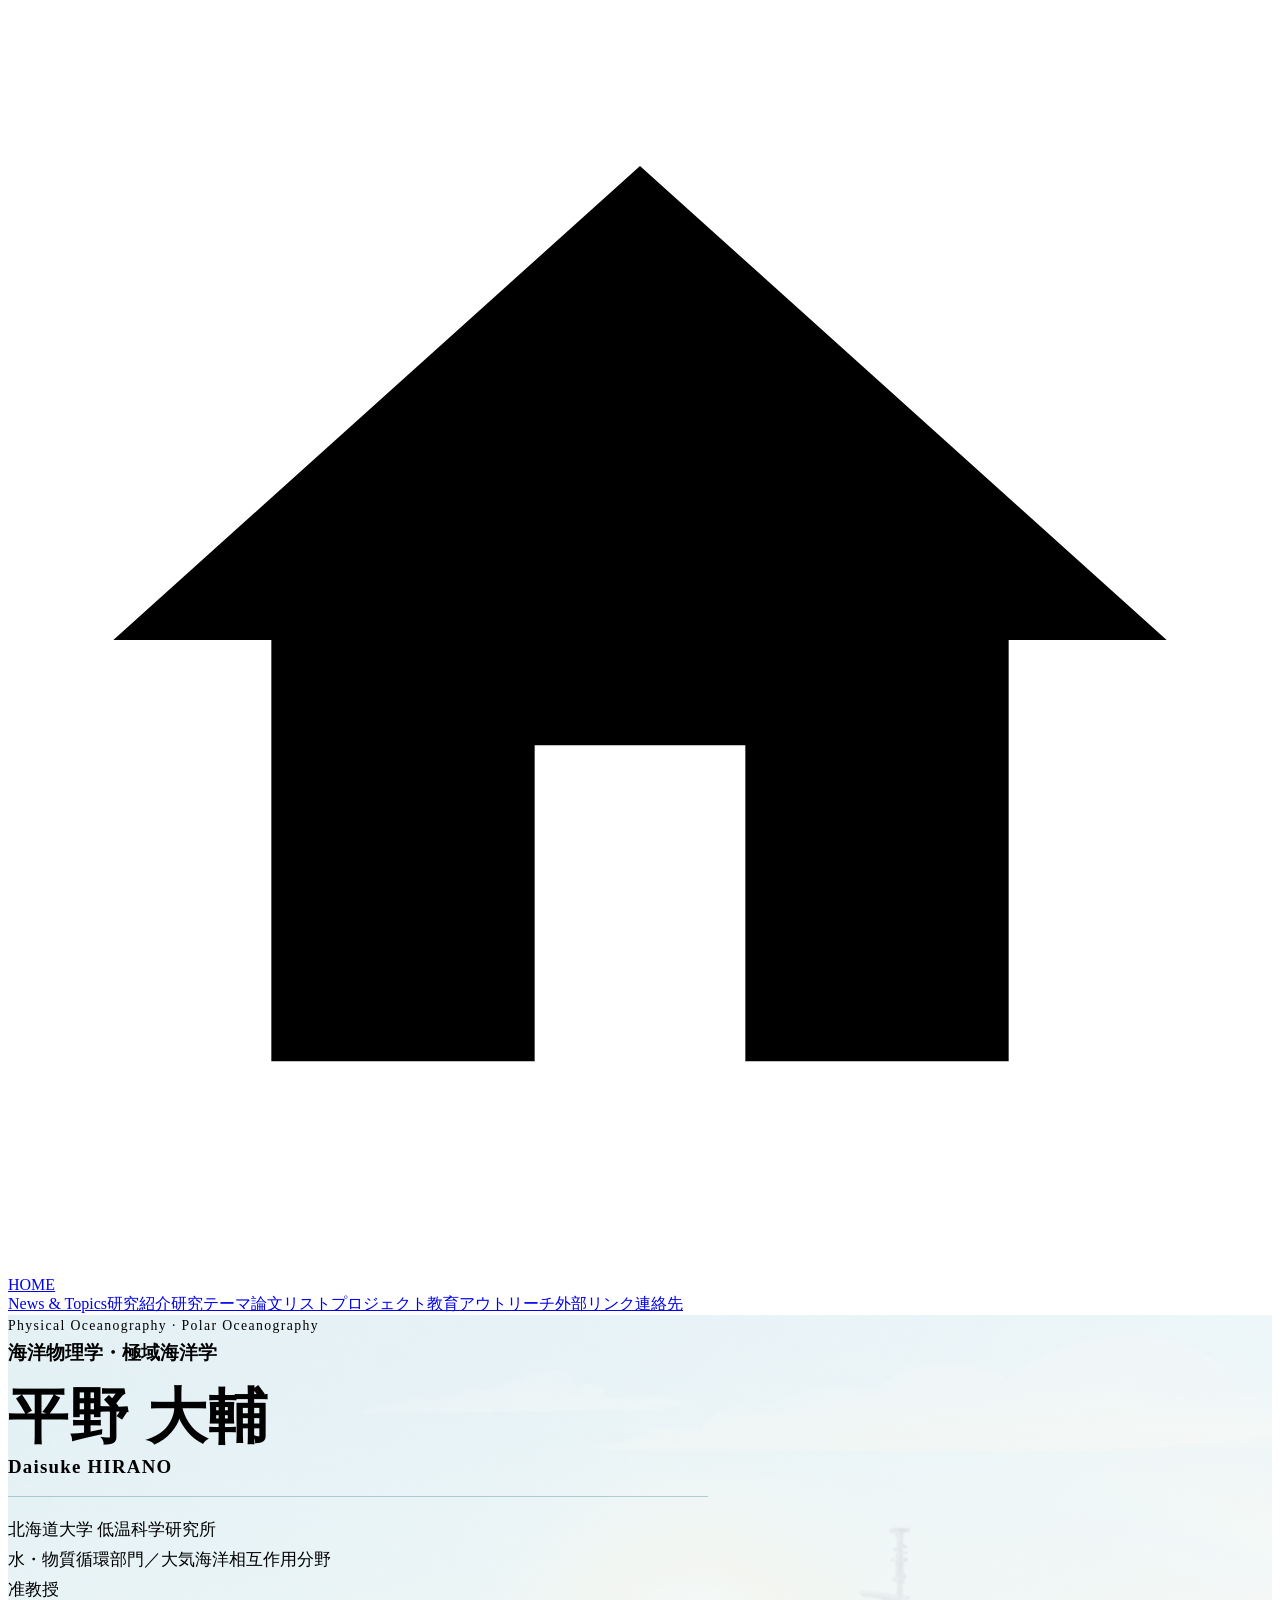
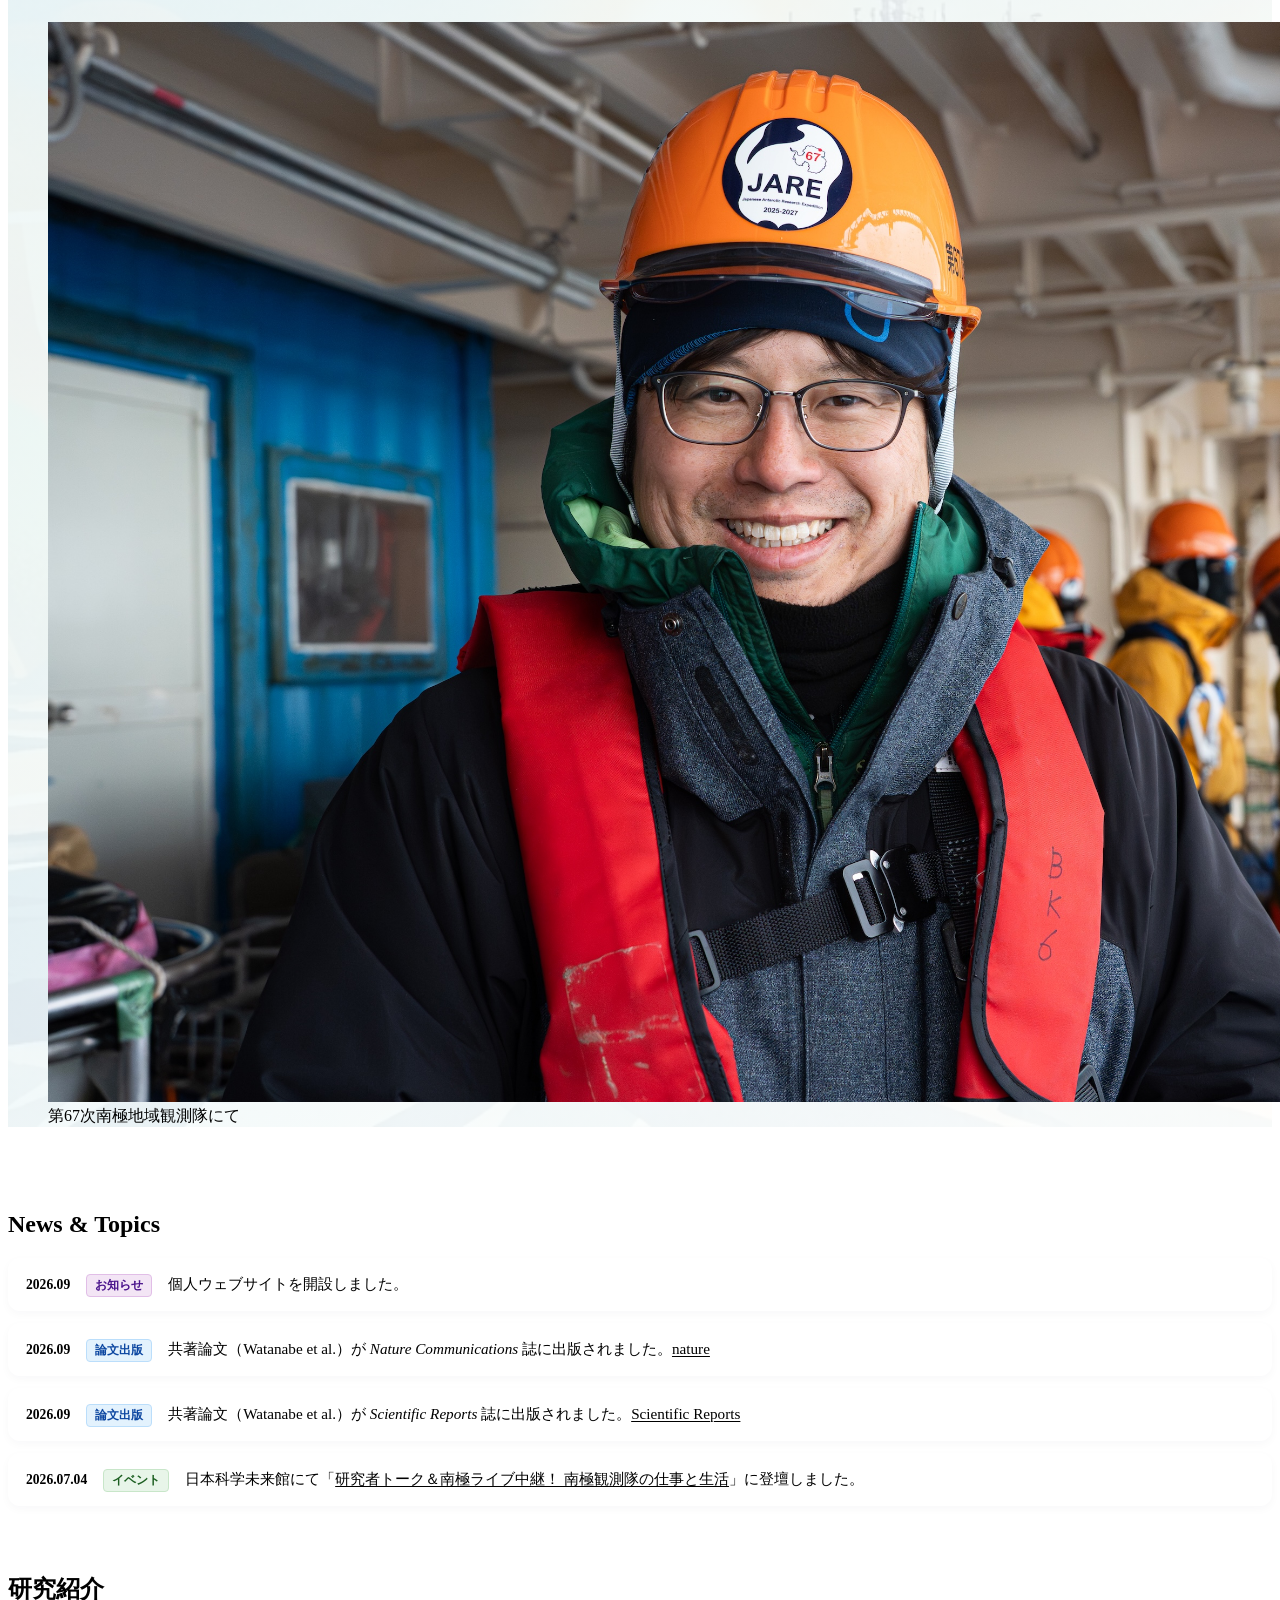
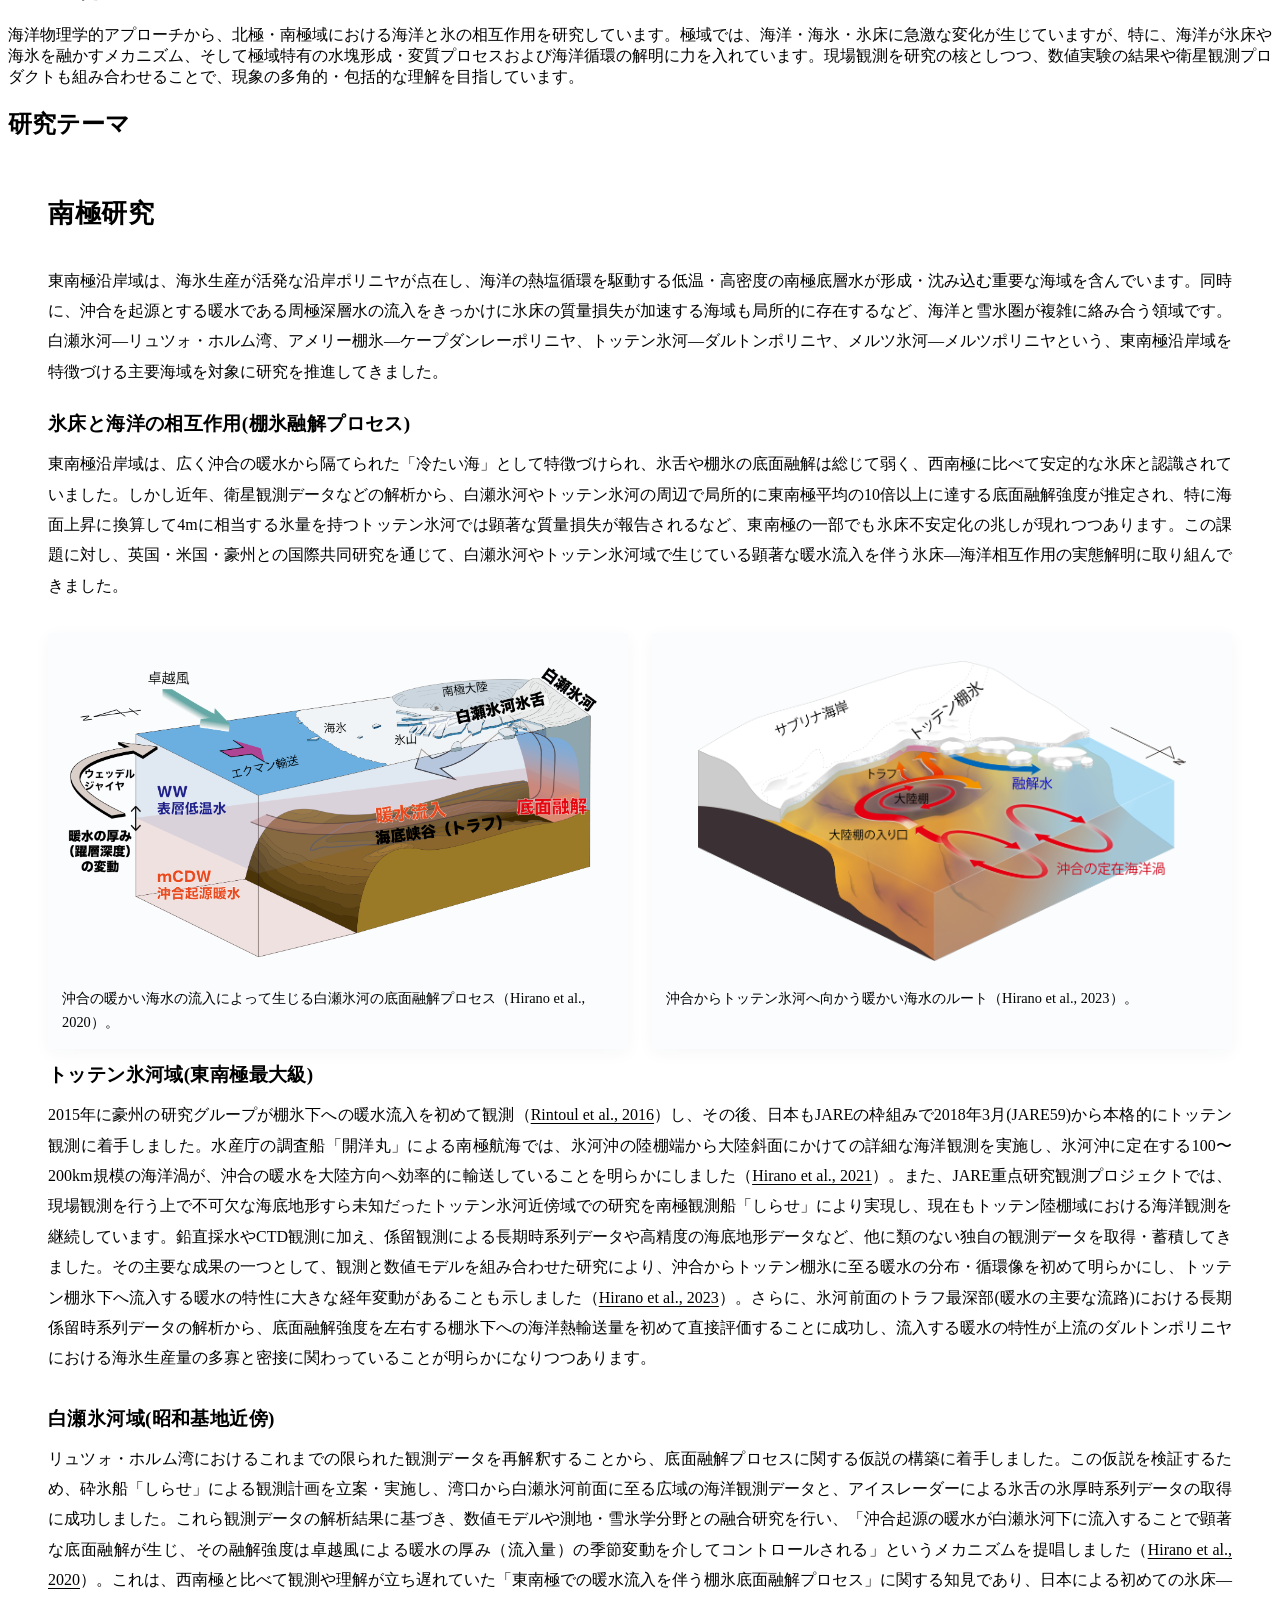
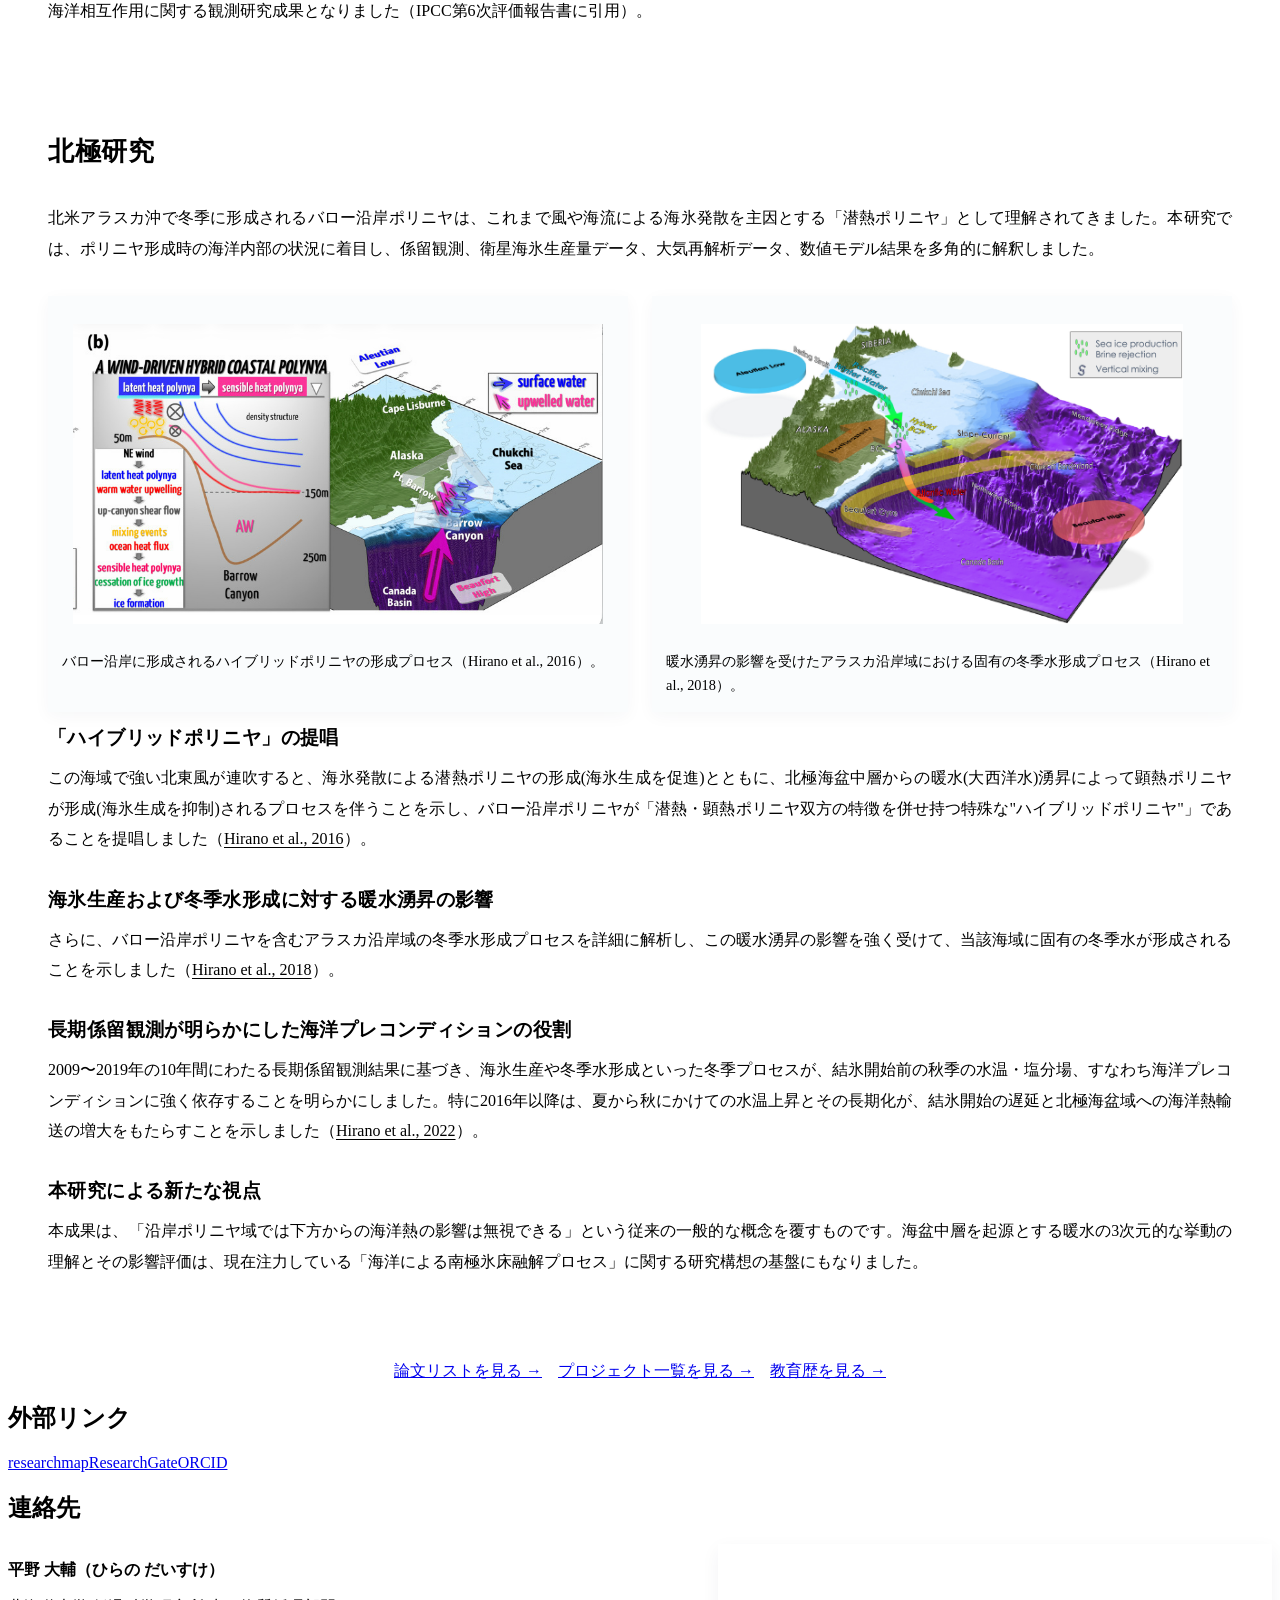
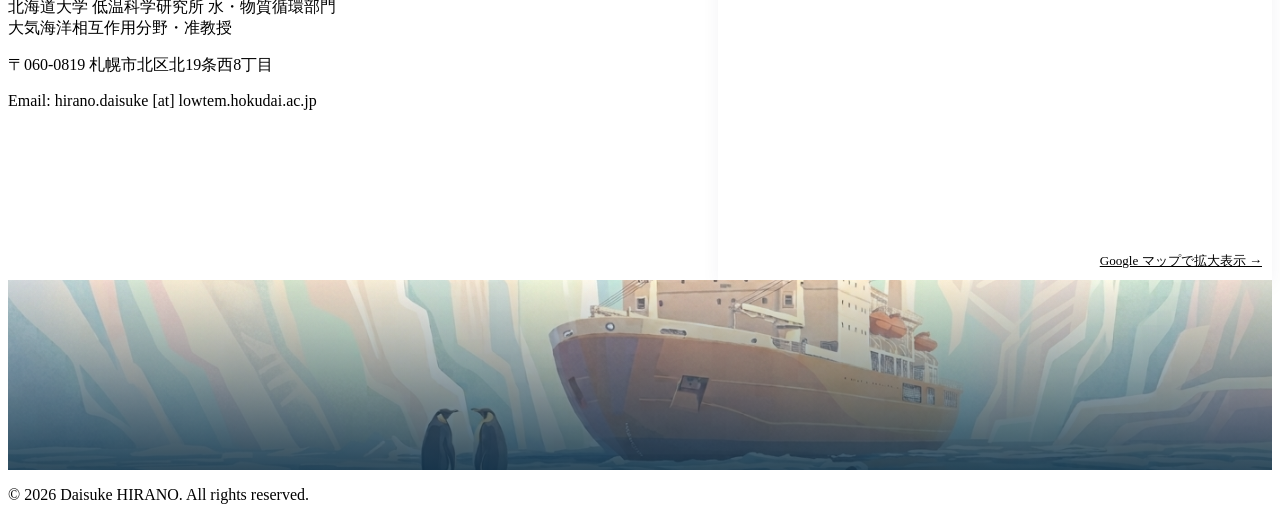
==== index.html @ 275e9ed3 "Update print statement from 'Hello' to 'Goodbye'" ====
<!DOCTYPE html>
<html lang="ja">
<head>
  <meta charset="UTF-8">
  <meta name="viewport" content="width=device-width, initial-scale=1.0">
  <title>平野 大輔｜Daisuke HIRANO</title>
  <meta name="description" content="北海道大学 低温科学研究所 水・物質循環部門／大気海洋相互作用分野 准教授・平野大輔の個人ウェブサイトです。北極・南極における海洋物理学・極域海洋学の研究を紹介しています。">
  <link rel="stylesheet" href="assets/css/style.css">
  <style>
    .hero { position: relative; background: linear-gradient(135deg, rgba(234,246,248,.85), rgba(255,255,255,.90)), url("assets/images/shirase-illustration.jpg") center 35% / cover no-repeat; border-bottom: 1px solid var(--line); }
    .section--news { padding: 48px 0; }
    .news-list { display: flex; flex-direction: column; gap: 12px; margin-top: 10px; }
    .news-item { display: grid; grid-template-columns: auto auto 1fr; align-items: baseline; gap: 16px; padding: 14px 18px; background: var(--white); border: 1px solid var(--line); border-radius: 12px; box-shadow: 0 3px 10px rgba(11,45,69,.03); transition: transform .15s ease, box-shadow .15s ease; }
    .news-item:hover { transform: translateY(-1px); box-shadow: 0 6px 16px rgba(11,45,69,.06); }
    .news-date { font-size: .85rem; font-weight: 700; color: var(--muted); white-space: nowrap; }
    .news-tag { font-size: .76rem; font-weight: 700; padding: 2px 8px; border-radius: 4px; white-space: nowrap; }
    .tag--paper { background: #e3f2fd; color: #0d47a1; border: 1px solid #bbdefb; }
    .tag--event { background: #e8f5e9; color: #1b5e20; border: 1px solid #c8e6c9; }
    .tag--info { background: #f3e5f5; color: #4a148c; border: 1px solid #e1bee7; }
    .news-content { font-size: .95rem; color: var(--ink); line-height: 1.6; word-break: break-word; }
    .news-content a { color: var(--navy); text-decoration: underline; text-underline-offset: .16em; }
    .news-content a:hover { color: var(--ocean); }
    .theme-stack { display: flex; flex-direction: column; gap: 36px; }
    .theme-card--full { padding: 36px 40px; }
    .theme-card--full h3 { font-size: 1.65rem; color: var(--navy); border-bottom: 2px solid var(--ice); padding-bottom: .65rem; margin: 0 0 1.5rem; letter-spacing: .02em; }
    .theme-card--full h4 { margin: 2rem 0 .75rem; color: var(--ocean); font-size: 1.2rem; font-weight: 700; letter-spacing: .02em; }
    .theme-card--full h4:first-of-type { margin-top: 1.5rem; }
    .theme-card--full p { margin: 0 0 1.15rem; line-height: 1.9; text-align: justify; color: var(--ink); font-size: 1rem; word-break: break-word; }
    .theme-card--full p:last-of-type { margin-bottom: 0; }
    .theme-card--full a { color: var(--ocean); text-decoration: underline; text-underline-offset: .16em; font-weight: 500; }
    .theme-card--full a:hover { color: var(--navy); }
    .research-figure-grid { display: grid; grid-template-columns: repeat(2, minmax(0, 1fr)); gap: 24px; margin: 2rem 0 2.6rem; align-items: stretch; }
    .research-figure { display: flex; flex-direction: column; height: 100%; margin: 0; padding: 14px; background: #fafcfd; border: 1px solid var(--line); border-radius: var(--radius); box-shadow: 0 4px 16px rgba(11,45,69,.04); }
    .research-figure a { display: flex; align-items: center; justify-content: center; flex: 1 1 auto; min-height: 0; line-height: 0; border-radius: calc(var(--radius) - 7px); overflow: hidden; background: var(--white); }
    .research-figure a:focus-visible { outline: 3px solid var(--ocean); outline-offset: 3px; }
    .research-figure img { display: block; width: 100%; max-height: 300px; object-fit: contain; height: auto; border-radius: calc(var(--radius) - 7px); transition: transform .2s ease; }
    .research-figure a:hover img { transform: scale(1.015); }
    .research-figure figcaption { min-height: 3.3em; margin-top: 12px; color: var(--ink); font-size: .9rem; font-weight: 500; line-height: 1.65; text-align: left; }
    .more-pubs-link-wrap { text-align: center; margin-top: 3rem; display: flex; justify-content: center; gap: 16px; flex-wrap: wrap; }
    .contact-grid { display: grid; grid-template-columns: minmax(0,1.1fr) minmax(320px,.9fr); gap: 32px; align-items: start; }
    .contact-box { max-width: 100%; }
    .map-box { background: var(--white); border: 1px solid var(--line); border-radius: var(--radius); padding: 10px; box-shadow: 0 6px 18px rgba(11,45,69,.05); }
    .map-box iframe { display: block; width: 100%; height: 290px; border: 0; border-radius: calc(var(--radius) - 6px); }
    .map-caption { margin: 8px 0 0; font-size: .82rem; color: var(--muted); text-align: right; }
    .map-caption a { color: var(--ocean); text-decoration: underline; }
    .footer-visual-accent { position: relative; height: 190px; background: url("assets/images/shirase-illustration.jpg") center 60% / cover no-repeat; border-top: 1px solid var(--line); overflow: hidden; }
    .footer-visual-accent::after { content: ""; position: absolute; inset: 0; background: linear-gradient(to bottom, rgba(246,250,251,.15) 0%, rgba(11,45,69,.85) 100%); }
    @media (max-width: 768px) {
      .hero-grid { grid-template-columns: 1fr; gap: 28px; }
      .section--news { padding: 36px 0; }
      .news-item { grid-template-columns: 1fr; gap: 6px; padding: 12px 14px; }
      .theme-card--full { padding: 24px 20px; }
      .theme-card--full h3 { font-size: 1.35rem; }
      .theme-card--full h4 { font-size: 1.08rem; }
      .research-figure-grid { grid-template-columns: 1fr; gap: 20px; margin: 1.5rem 0 2rem; }
      .research-figure { height: auto; padding: 12px; }
      .research-figure a { display: block; }
      .research-figure img { max-height: none; }
      .research-figure figcaption { min-height: auto; font-size: .88rem; }
      .contact-grid { grid-template-columns: 1fr; gap: 24px; }
      .map-box iframe { height: 230px; }
      .footer-visual-accent { height: 120px; }
    }
  </style>
</head>
<body>
  <header class="site-header">
    <div class="header-inner">
      <a class="site-name" href="index.html" aria-label="ホームページへ移動"><svg viewBox="0 0 24 24" aria-hidden="true"><path d="M10 20v-6h4v6h5v-8h3L12 3 2 12h3v8z"/></svg><span>HOME</span></a>
      <nav class="site-nav" aria-label="メインメニュー">
        <a href="#news">News &amp; Topics</a><a href="#about">研究紹介</a><a href="#research">研究テーマ</a><a href="publications.html">論文リスト</a><a href="projects.html">プロジェクト</a><a href="education.html">教育</a><a href="outreach.html">アウトリーチ</a><a href="#links">外部リンク</a><a href="#contact">連絡先</a>
      </nav>
    </div>
  </header>
  <main>
    <section class="hero"><div class="container hero-grid"><div class="hero-text"><p class="eyebrow">Physical Oceanography · Polar Oceanography</p><h1>平野 大輔<span class="name-en">Daisuke HIRANO</span></h1><p class="affiliation">北海道大学 低温科学研究所<br>水・物質循環部門／大気海洋相互作用分野<br>准教授</p><p class="field">海洋物理学・極域海洋学</p></div><figure class="hero-photo"><img src="assets/images/profile.jpg" alt="第67次南極地域観測隊での観測風景" width="1620" height="1080"><figcaption>第67次南極地域観測隊にて</figcaption></figure></div></section>
    <section id="news" class="section section-alt section--news"><div class="container"><h2 class="section-heading">News &amp; Topics</h2><div class="news-list"><article class="news-item"><span class="news-date">2026.09</span><span class="news-tag tag--info">お知らせ</span><div class="news-content">個人ウェブサイトを開設しました。</div></article><article class="news-item"><span class="news-date">2026.09</span><span class="news-tag tag--paper">論文出版</span><div class="news-content">共著論文（Watanabe et al.）が <em>Nature Communications</em> 誌に出版されました。<a href="https://www.nature.com/articles/s41467-026-77441-z" target="_blank" rel="noopener noreferrer">nature</a></div></article><article class="news-item"><span class="news-date">2026.09</span><span class="news-tag tag--paper">論文出版</span><div class="news-content">共著論文（Watanabe et al.）が <em>Scientific Reports</em> 誌に出版されました。<a href="https://doi.org/10.1038/s41598-026-67810-5" target="_blank" rel="noopener noreferrer">Scientific Reports</a></div></article><article class="news-item"><span class="news-date">2026.07.04</span><span class="news-tag tag--event">イベント</span><div class="news-content">日本科学未来館にて「<a href="https://www.miraikan.jst.go.jp/events/202607044597.html" target="_blank" rel="noopener noreferrer">研究者トーク＆南極ライブ中継！ 南極観測隊の仕事と生活</a>」に登壇しました。</div></article></div></div></section>
    <section id="about" class="section"><div class="container"><h2 class="section-heading">研究紹介</h2><p class="lead">海洋物理学的アプローチから、北極・南極域における海洋と氷の相互作用を研究しています。極域では、海洋・海氷・氷床に急激な変化が生じていますが、特に、海洋が氷床や海氷を融かすメカニズム、そして極域特有の水塊形成・変質プロセスおよび海洋循環の解明に力を入れています。現場観測を研究の核としつつ、数値実験の結果や衛星観測プロダクトも組み合わせることで、現象の多角的・包括的な理解を目指しています。</p></div></section>
    <section id="research" class="section section-alt"><div class="container"><h2 class="section-heading">研究テーマ</h2><div class="theme-stack">
      <article class="theme-card theme-card--full"><h3>南極研究</h3><p>東南極沿岸域は、海氷生産が活発な沿岸ポリニヤが点在し、海洋の熱塩循環を駆動する低温・高密度の南極底層水が形成・沈み込む重要な海域を含んでいます。同時に、沖合を起源とする暖水である周極深層水の流入をきっかけに氷床の質量損失が加速する海域も局所的に存在するなど、海洋と雪氷圏が複雑に絡み合う領域です。白瀬氷河―リュツォ・ホルム湾、アメリー棚氷―ケープダンレーポリニヤ、トッテン氷河―ダルトンポリニヤ、メルツ氷河―メルツポリニヤという、東南極沿岸域を特徴づける主要海域を対象に研究を推進してきました。</p><h4>氷床と海洋の相互作用(棚氷融解プロセス)</h4><p>東南極沿岸域は、広く沖合の暖水から隔てられた「冷たい海」として特徴づけられ、氷舌や棚氷の底面融解は総じて弱く、西南極に比べて安定的な氷床と認識されていました。しかし近年、衛星観測データなどの解析から、白瀬氷河やトッテン氷河の周辺で局所的に東南極平均の10倍以上に達する底面融解強度が推定され、特に海面上昇に換算して4mに相当する氷量を持つトッテン氷河では顕著な質量損失が報告されるなど、東南極の一部でも氷床不安定化の兆しが現れつつあります。この課題に対し、英国・米国・豪州との国際共同研究を通じて、白瀬氷河やトッテン氷河域で生じている顕著な暖水流入を伴う氷床―海洋相互作用の実態解明に取り組んできました。</p><div class="research-figure-grid" aria-label="白瀬氷河とトッテン氷河の底面融解プロセスの模式図"><figure class="research-figure"><a href="assets/images/shirase-glacier-process.png" target="_blank" rel="noopener noreferrer" aria-label="白瀬氷河の模式図を拡大表示"><img src="assets/images/shirase-glacier-process.png" alt="沖合の暖かい海水の流入によって生じる白瀬氷河の底面融解プロセス" loading="lazy"></a><figcaption>沖合の暖かい海水の流入によって生じる白瀬氷河の底面融解プロセス（Hirano et al., 2020）。</figcaption></figure><figure class="research-figure"><a href="assets/images/totten-ocean-circulation.png" target="_blank" rel="noopener noreferrer" aria-label="トッテン氷河の模式図を拡大表示"><img src="assets/images/totten-ocean-circulation.png" alt="沖合からトッテン氷河へ向かう暖かい海水のルート" loading="lazy"></a><figcaption>沖合からトッテン氷河へ向かう暖かい海水のルート（Hirano et al., 2023）。</figcaption></figure></div><h4>トッテン氷河域(東南極最大級)</h4><p>2015年に豪州の研究グループが棚氷下への暖水流入を初めて観測（<a href="https://doi.org/10.1126/sciadv.1601610" target="_blank" rel="noopener noreferrer">Rintoul et al., 2016</a>）し、その後、日本もJAREの枠組みで2018年3月(JARE59)から本格的にトッテン観測に着手しました。水産庁の調査船「開洋丸」による南極航海では、氷河沖の陸棚端から大陸斜面にかけての詳細な海洋観測を実施し、氷河沖に定在する100〜200km規模の海洋渦が、沖合の暖水を大陸方向へ効率的に輸送していることを明らかにしました（<a href="https://doi.org/10.1038/s43247-021-00217-4" target="_blank" rel="noopener noreferrer">Hirano et al., 2021</a>）。また、JARE重点研究観測プロジェクトでは、現場観測を行う上で不可欠な海底地形すら未知だったトッテン氷河近傍域での研究を南極観測船「しらせ」により実現し、現在もトッテン陸棚域における海洋観測を継続しています。鉛直採水やCTD観測に加え、係留観測による長期時系列データや高精度の海底地形データなど、他に類のない独自の観測データを取得・蓄積してきました。その主要な成果の一つとして、観測と数値モデルを組み合わせた研究により、沖合からトッテン棚氷に至る暖水の分布・循環像を初めて明らかにし、トッテン棚氷下へ流入する暖水の特性に大きな経年変動があることも示しました（<a href="https://doi.org/10.1038/s41467-023-39764-z" target="_blank" rel="noopener noreferrer">Hirano et al., 2023</a>）。さらに、氷河前面のトラフ最深部(暖水の主要な流路)における長期係留時系列データの解析から、底面融解強度を左右する棚氷下への海洋熱輸送量を初めて直接評価することに成功し、流入する暖水の特性が上流のダルトンポリニヤにおける海氷生産量の多寡と密接に関わっていることが明らかになりつつあります。</p><h4>白瀬氷河域(昭和基地近傍)</h4><p>リュツォ・ホルム湾におけるこれまでの限られた観測データを再解釈することから、底面融解プロセスに関する仮説の構築に着手しました。この仮説を検証するため、砕氷船「しらせ」による観測計画を立案・実施し、湾口から白瀬氷河前面に至る広域の海洋観測データと、アイスレーダーによる氷舌の氷厚時系列データの取得に成功しました。これら観測データの解析結果に基づき、数値モデルや測地・雪氷学分野との融合研究を行い、「沖合起源の暖水が白瀬氷河下に流入することで顕著な底面融解が生じ、その融解強度は卓越風による暖水の厚み（流入量）の季節変動を介してコントロールされる」というメカニズムを提唱しました（<a href="https://doi.org/10.1038/s41467-020-17527-4" target="_blank" rel="noopener noreferrer">Hirano et al., 2020</a>）。これは、西南極と比べて観測や理解が立ち遅れていた「東南極での暖水流入を伴う棚氷底面融解プロセス」に関する知見であり、日本による初めての氷床―海洋相互作用に関する観測研究成果となりました（IPCC第6次評価報告書に引用）。</p></article>
      <article class="theme-card theme-card--full"><h3>北極研究</h3><p>北米アラスカ沖で冬季に形成されるバロー沿岸ポリニヤは、これまで風や海流による海氷発散を主因とする「潜熱ポリニヤ」として理解されてきました。本研究では、ポリニヤ形成時の海洋内部の状況に着目し、係留観測、衛星海氷生産量データ、大気再解析データ、数値モデル結果を多角的に解釈しました。</p><div class="research-figure-grid" aria-label="バロー沿岸ポリニヤとアラスカ沿岸域の冬季水形成プロセスの模式図"><figure class="research-figure"><a href="assets/images/hybrid-Hirano2016.jpg" target="_blank" rel="noopener noreferrer" aria-label="バロー沿岸に形成されるハイブリッドポリニヤの形成プロセス図を拡大表示"><img src="assets/images/hybrid-Hirano2016.jpg" alt="バロー沿岸に形成されるハイブリッドポリニヤの形成プロセス" loading="lazy"></a><figcaption>バロー沿岸に形成されるハイブリッドポリニヤの形成プロセス（Hirano et al., 2016）。</figcaption></figure><figure class="research-figure"><a href="assets/images/hybrid-Hirano2018.jpg" target="_blank" rel="noopener noreferrer" aria-label="アラスカ沿岸域における冬季水形成プロセス図を拡大表示"><img src="assets/images/hybrid-Hirano2018.jpg" alt="暖水湧昇の影響を受けたアラスカ沿岸域における固有の冬季水形成プロセス" loading="lazy"></a><figcaption>暖水湧昇の影響を受けたアラスカ沿岸域における固有の冬季水形成プロセス（Hirano et al., 2018）。</figcaption></figure></div><h4>「ハイブリッドポリニヤ」の提唱</h4><p>この海域で強い北東風が連吹すると、海氷発散による潜熱ポリニヤの形成(海氷生成を促進)とともに、北極海盆中層からの暖水(大西洋水)湧昇によって顕熱ポリニヤが形成(海氷生成を抑制)されるプロセスを伴うことを示し、バロー沿岸ポリニヤが「潜熱・顕熱ポリニヤ双方の特徴を併せ持つ特殊な"ハイブリッドポリニヤ"」であることを提唱しました（<a href="https://doi.org/10.1002/2015JC011318" target="_blank" rel="noopener noreferrer">Hirano et al., 2016</a>）。</p><h4>海氷生産および冬季水形成に対する暖水湧昇の影響</h4><p>さらに、バロー沿岸ポリニヤを含むアラスカ沿岸域の冬季水形成プロセスを詳細に解析し、この暖水湧昇の影響を強く受けて、当該海域に固有の冬季水が形成されることを示しました（<a href="https://doi.org/10.1029/2017JC013307" target="_blank" rel="noopener noreferrer">Hirano et al., 2018</a>）。</p><h4>長期係留観測が明らかにした海洋プレコンディションの役割</h4><p>2009〜2019年の10年間にわたる長期係留観測結果に基づき、海氷生産や冬季水形成といった冬季プロセスが、結氷開始前の秋季の水温・塩分場、すなわち海洋プレコンディションに強く依存することを明らかにしました。特に2016年以降は、夏から秋にかけての水温上昇とその長期化が、結氷開始の遅延と北極海盆域への海洋熱輸送の増大をもたらすことを示しました（<a href="https://doi.org/10.1016/j.pocean.2022.102781" target="_blank" rel="noopener noreferrer">Hirano et al., 2022</a>）。</p><h4>本研究による新たな視点</h4><p>本成果は、「沿岸ポリニヤ域では下方からの海洋熱の影響は無視できる」という従来の一般的な概念を覆すものです。海盆中層を起源とする暖水の3次元的な挙動の理解とその影響評価は、現在注力している「海洋による南極氷床融解プロセス」に関する研究構想の基盤にもなりました。</p></article>
    </div><div class="more-pubs-link-wrap"><a class="button-link" href="publications.html">論文リストを見る →</a><a class="button-link" href="projects.html">プロジェクト一覧を見る →</a><a class="button-link" href="education.html">教育歴を見る →</a></div></div></section>
    <section id="links" class="section"><div class="container"><h2 class="section-heading">外部リンク</h2><div class="link-list"><a href="https://researchmap.jp/DaisukeHirano" target="_blank" rel="noopener noreferrer">researchmap</a><a href="https://www.researchgate.net/profile/Daisuke-Hirano" target="_blank" rel="noopener noreferrer">ResearchGate</a><a href="https://orcid.org/0000-0002-8047-1544" target="_blank" rel="noopener noreferrer">ORCID</a></div></div></section>
    <section id="contact" class="section section-alt"><div class="container"><h2 class="section-heading">連絡先</h2><div class="contact-grid"><div class="contact-box"><p><strong>平野 大輔（ひらの だいすけ）</strong></p><p>北海道大学 低温科学研究所 水・物質循環部門<br>大気海洋相互作用分野・准教授</p><p>〒060-0819 札幌市北区北19条西8丁目</p><p>Email: hirano.daisuke [at] lowtem.hokudai.ac.jp</p></div><div class="map-box"><iframe src="https://www.google.com/maps/embed?pb=!1m18!1m12!1m3!1d2914.021360446671!2d141.33623767614674!3d43.08304627113486!2m3!1f0!2f0!3f0!3m2!1i1024!2i768!4f13.1!3m3!1m2!1s0x5f0b2902c08e8e79%3A0x33913642dc379c74!2z44CSMDYwLTA4MTkg5YyX5rW36YGT5pyt5bmM5biC5YyX5Yy65YyX77yR77yZ5p2h6KW_77yY5LiB55uuIOS9jua4qeenkeWtpueglOeptuaJgA!5e0!3m2!1sja!2sjp!4v1789132147208!5m2!1sja!2sjp" loading="lazy" referrerpolicy="no-referrer-when-downgrade" title="北海道大学 低温科学研究所の所在地マップ"></iframe><div class="map-caption"><a href="https://maps.google.com/?q=%E5%8C%97%E6%B5%B7%E9%81%93%E5%A4%A7%E5%AD%A6%E4%BD%8E%E6%B8%A9%E7%A7%91%E5%AD%A6%E7%A0%94%E7%A9%B6%E6%89%80" target="_blank" rel="noopener noreferrer">Google マップで拡大表示 →</a></div></div></div></div></section>
  </main>
  <aside class="footer-visual-accent" aria-label="フッタービジュアルアクセント"></aside>
  <footer class="site-footer"><div class="container"><p>© 2026 Daisuke HIRANO. All rights reserved.</p></div></footer>
</body>
</html>
---- assets/css/style.css ----
/* ヒーロー部分のみの安全な表示調整
   既存のHTML・研究図・HOMEボタンには変更を加えません。 */
.hero-text {
  display: flex;
  flex-direction: column;
  max-width: 700px;
}

.hero .eyebrow {
  order: 1;
  margin: 0 0 3px;
  font-size: clamp(0.72rem, 1.3vw, 0.86rem);
  letter-spacing: 0.10em;
  line-height: 1.55;
}

.hero .field {
  order: 2;
  margin: 0 0 16px;
  color: var(--ocean);
  font-size: clamp(1rem, 1.7vw, 1.16rem);
  font-weight: 700;
  line-height: 1.55;
}

.hero h1 {
  order: 3;
  margin: 0;
  font-size: clamp(2.5rem, 4.7vw, 4.15rem);
  line-height: 1.10;
  letter-spacing: 0.02em;
}

.hero .name-en {
  display: block;
  margin-top: 7px;
  font-size: clamp(1rem, 1.7vw, 1.18rem);
  letter-spacing: 0.065em;
}

.hero .affiliation {
  order: 4;
  margin: 18px 0 0;
  padding-top: 18px;
  border-top: 1px solid rgba(15, 95, 120, 0.28);
  font-size: clamp(0.98rem, 1.45vw, 1.08rem);
  line-height: 1.75;
}

@media (max-width: 768px) {
  .hero .field {
    margin-bottom: 12px;
  }

  .hero .affiliation {
    margin-top: 15px;
    padding-top: 15px;
  }
}
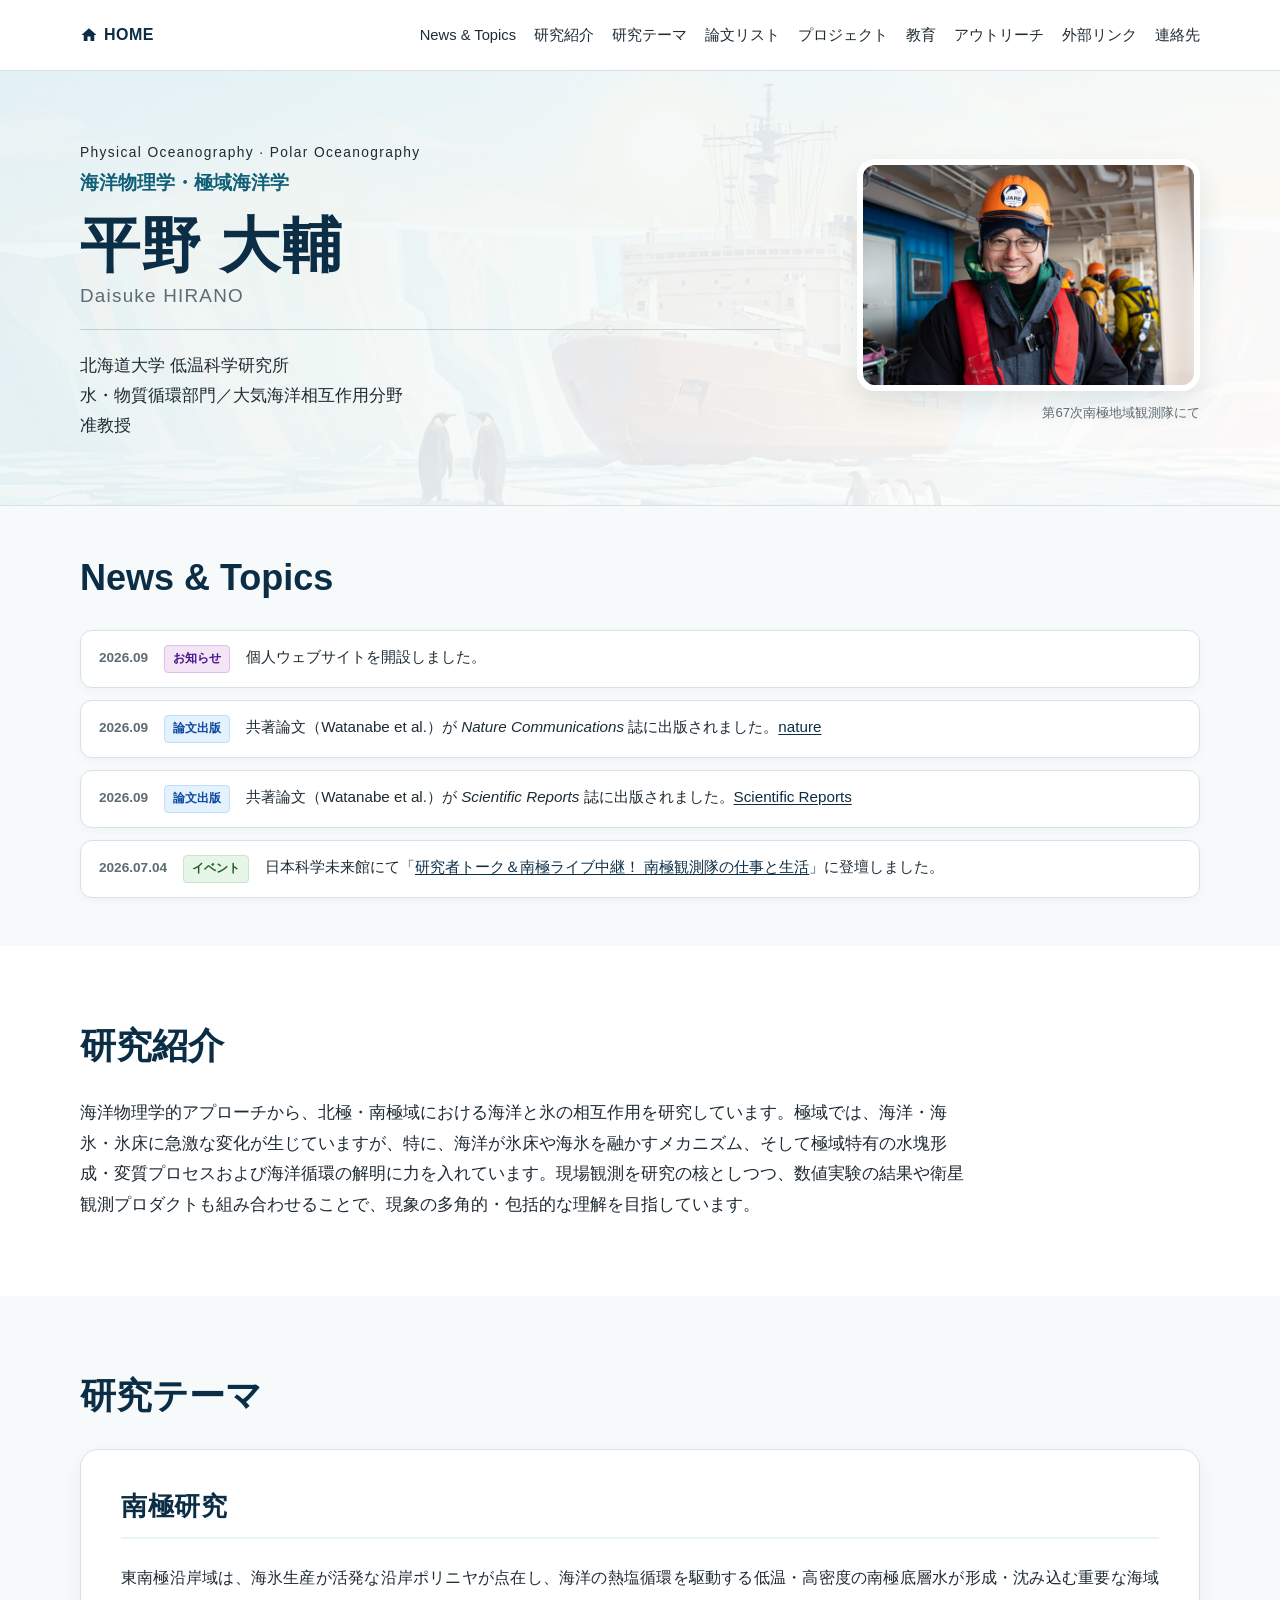
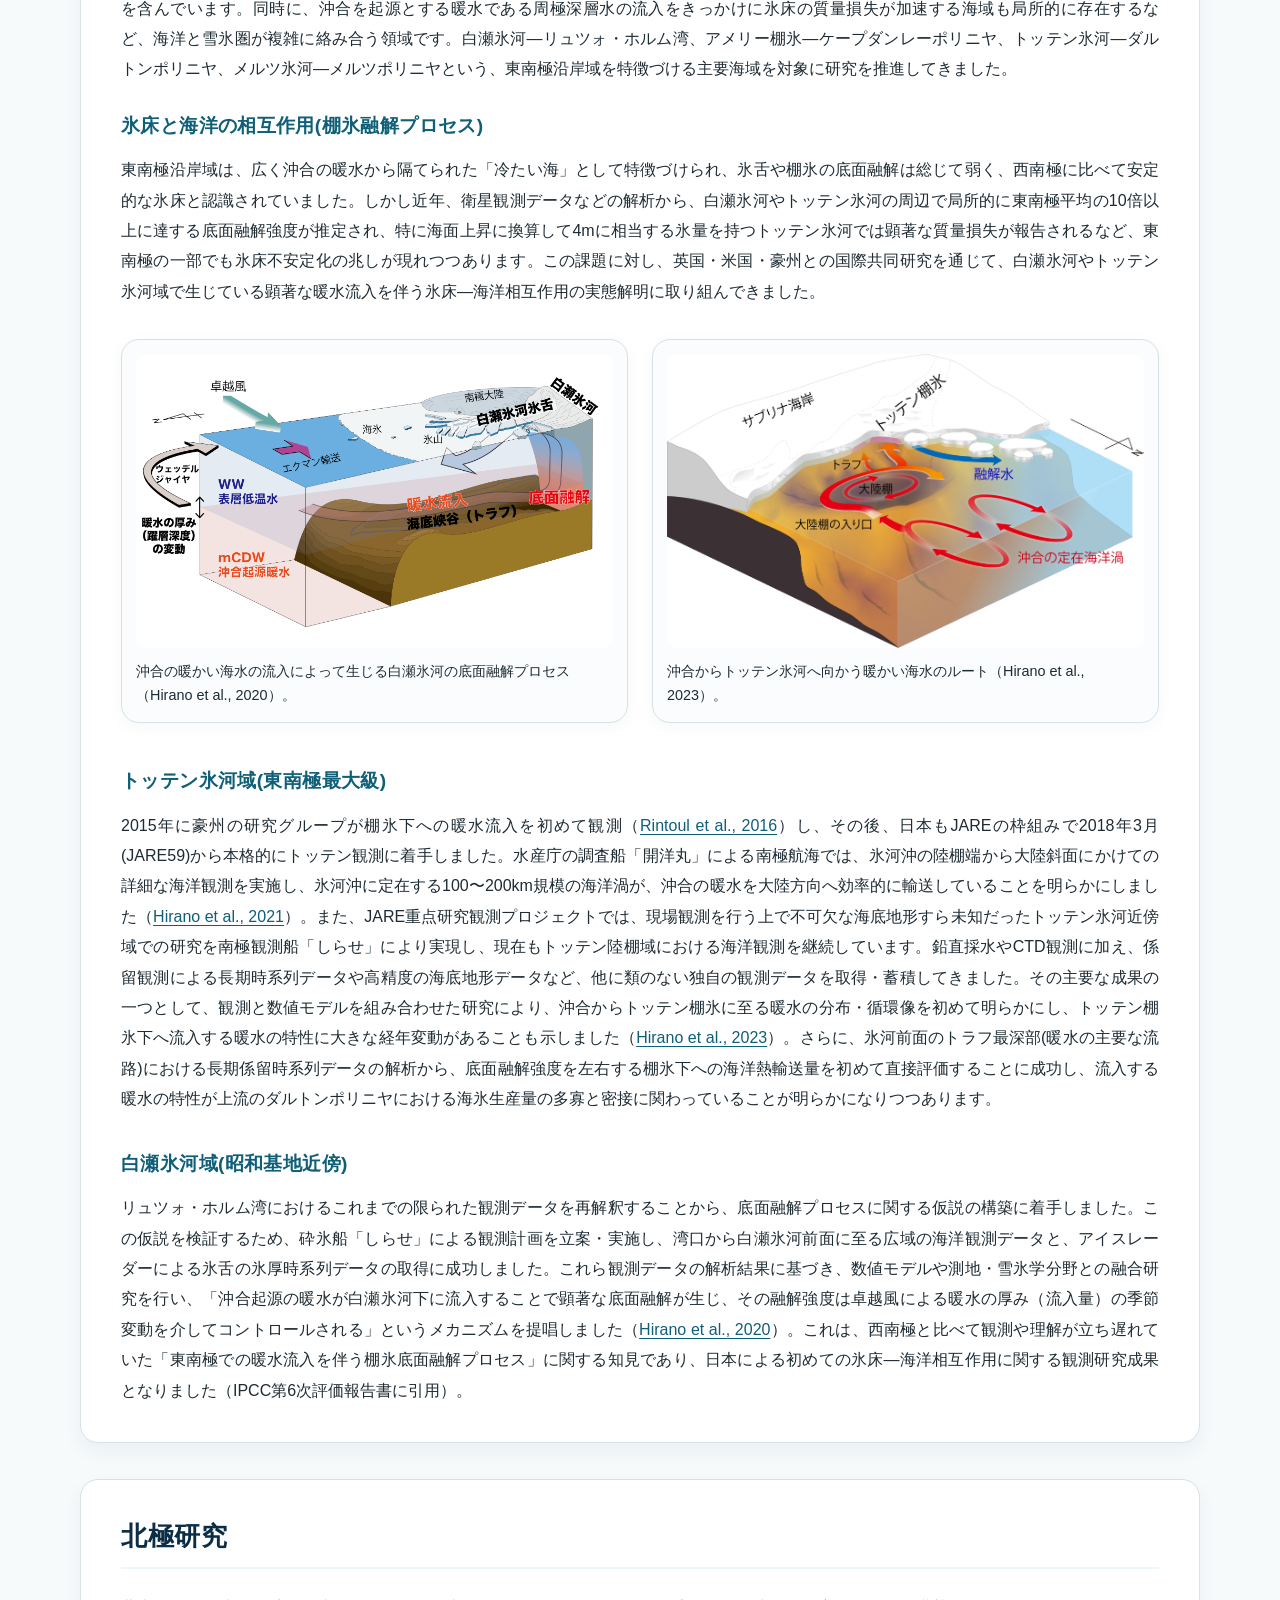
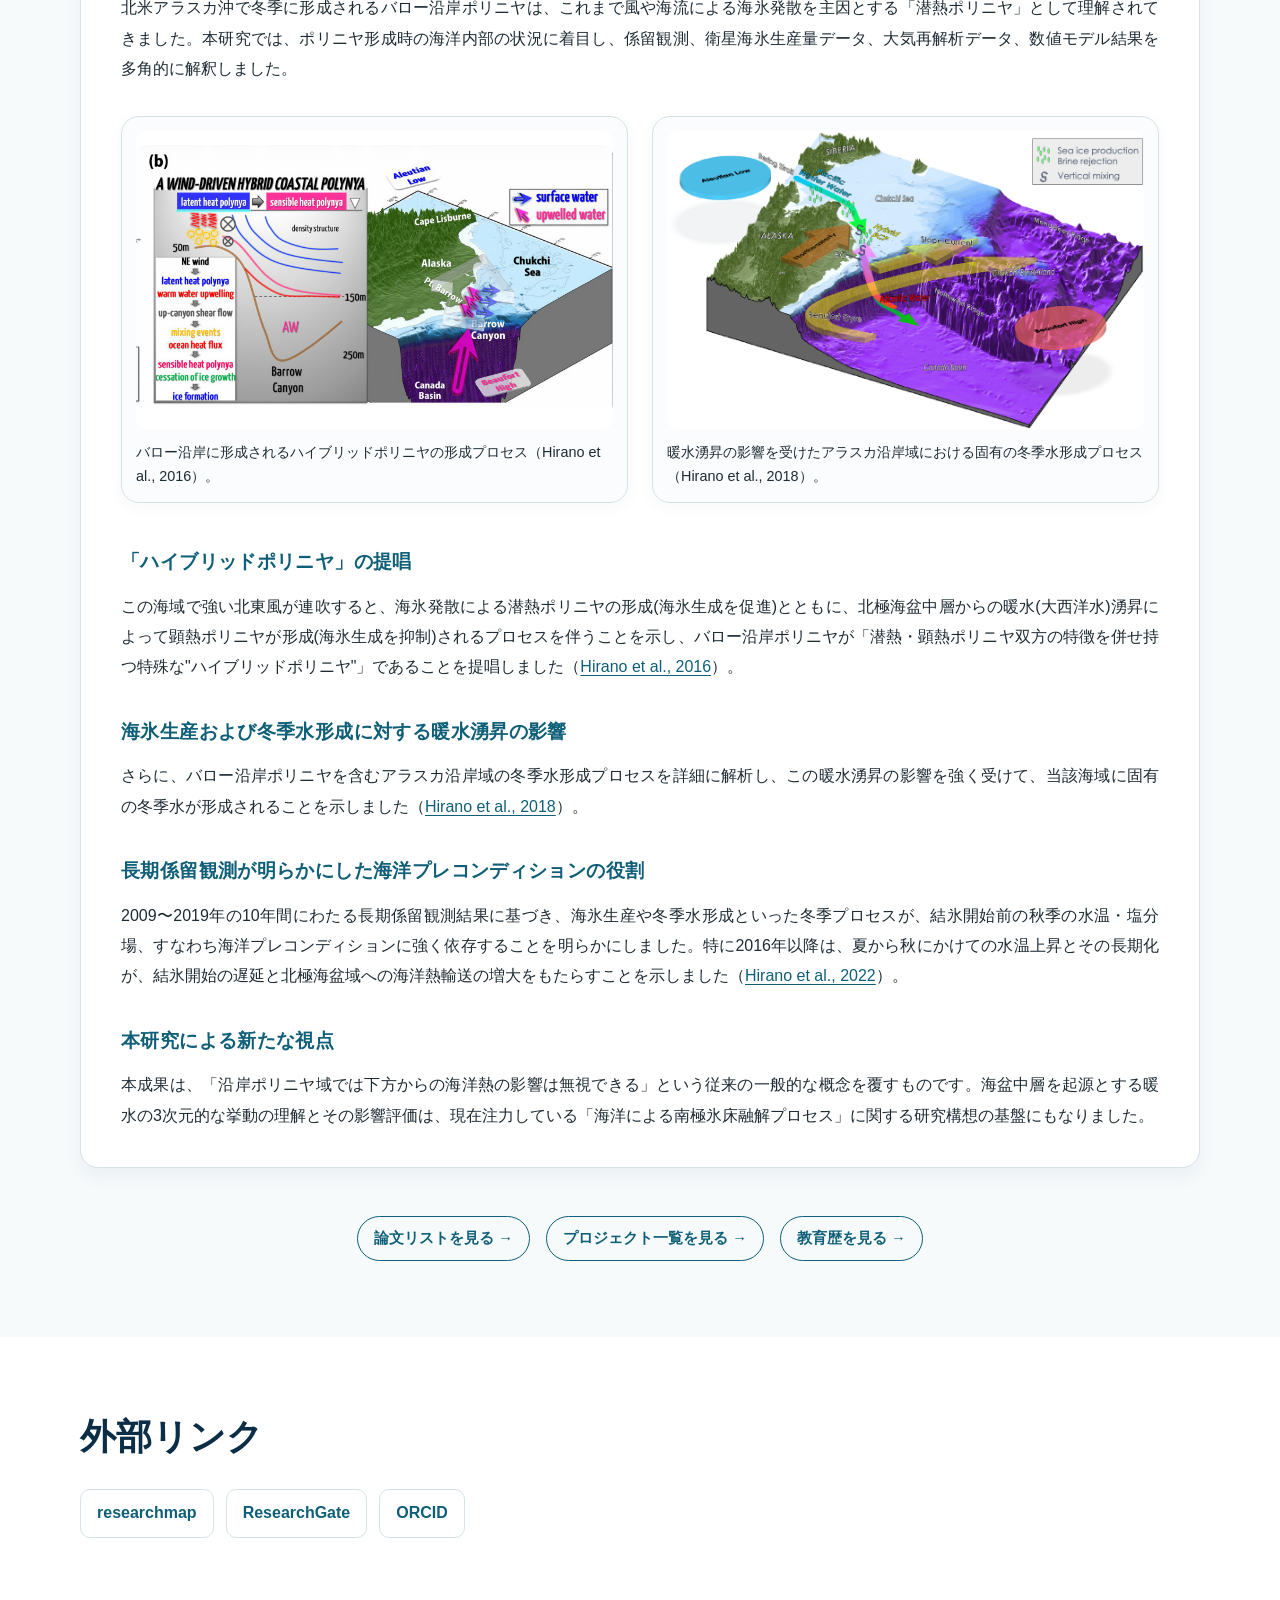
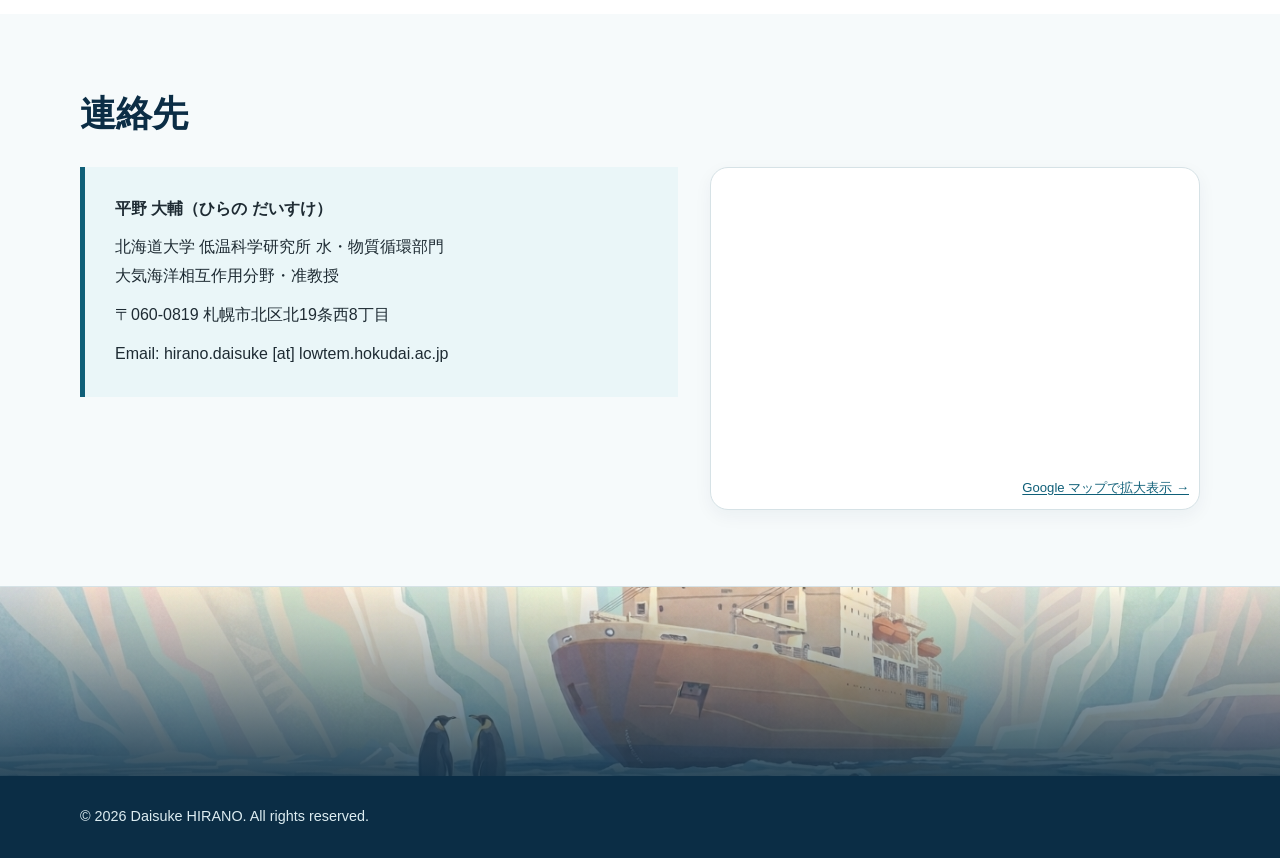
==== commit eee7f0ad: "Revise hero section and enhance research themes Updated the hero section layout and added new resear" ====
--- a/index.html
+++ b/index.html
@@ -73,7 +73,7 @@
     </div>
   </header>
   <main>
-    <section class="hero"><div class="container hero-grid"><div class="hero-text"><p class="eyebrow">Physical Oceanography · Polar Oceanography</p><h1>平野 大輔<span class="name-en">Daisuke HIRANO</span></h1><p class="affiliation">北海道大学 低温科学研究所<br>水・物質循環部門／大気海洋相互作用分野<br>准教授</p><p class="field">海洋物理学・極域海洋学</p></div><figure class="hero-photo"><img src="assets/images/profile.jpg" alt="第67次南極地域観測隊での観測風景" width="1620" height="1080"><figcaption>第67次南極地域観測隊にて</figcaption></figure></div></section>
+    <section class="hero"><div class="container hero-grid"><div class="hero-text"><div class="hero-identity"><p class="eyebrow">Physical Oceanography · Polar Oceanography</p><p class="field">海洋物理学・極域海洋学</p><h1>平野 大輔<span class="name-en">Daisuke HIRANO</span></h1></div><p class="affiliation">北海道大学 低温科学研究所<br>水・物質循環部門／大気海洋相互作用分野<br>准教授</p></div><figure class="hero-photo"><img src="assets/images/profile.jpg" alt="第67次南極地域観測隊での観測風景" width="1620" height="1080"><figcaption>第67次南極地域観測隊にて</figcaption></figure></div></section>
     <section id="news" class="section section-alt section--news"><div class="container"><h2 class="section-heading">News &amp; Topics</h2><div class="news-list"><article class="news-item"><span class="news-date">2026.09</span><span class="news-tag tag--info">お知らせ</span><div class="news-content">個人ウェブサイトを開設しました。</div></article><article class="news-item"><span class="news-date">2026.09</span><span class="news-tag tag--paper">論文出版</span><div class="news-content">共著論文（Watanabe et al.）が <em>Nature Communications</em> 誌に出版されました。<a href="https://www.nature.com/articles/s41467-026-77441-z" target="_blank" rel="noopener noreferrer">nature</a></div></article><article class="news-item"><span class="news-date">2026.09</span><span class="news-tag tag--paper">論文出版</span><div class="news-content">共著論文（Watanabe et al.）が <em>Scientific Reports</em> 誌に出版されました。<a href="https://doi.org/10.1038/s41598-026-67810-5" target="_blank" rel="noopener noreferrer">Scientific Reports</a></div></article><article class="news-item"><span class="news-date">2026.07.04</span><span class="news-tag tag--event">イベント</span><div class="news-content">日本科学未来館にて「<a href="https://www.miraikan.jst.go.jp/events/202607044597.html" target="_blank" rel="noopener noreferrer">研究者トーク＆南極ライブ中継！ 南極観測隊の仕事と生活</a>」に登壇しました。</div></article></div></div></section>
     <section id="about" class="section"><div class="container"><h2 class="section-heading">研究紹介</h2><p class="lead">海洋物理学的アプローチから、北極・南極域における海洋と氷の相互作用を研究しています。極域では、海洋・海氷・氷床に急激な変化が生じていますが、特に、海洋が氷床や海氷を融かすメカニズム、そして極域特有の水塊形成・変質プロセスおよび海洋循環の解明に力を入れています。現場観測を研究の核としつつ、数値実験の結果や衛星観測プロダクトも組み合わせることで、現象の多角的・包括的な理解を目指しています。</p></div></section>
     <section id="research" class="section section-alt"><div class="container"><h2 class="section-heading">研究テーマ</h2><div class="theme-stack">
--- a/assets/css/style.css
+++ b/assets/css/style.css
@@ -1,59 +1,351 @@
-/* ヒーロー部分のみの安全な表示調整
-   既存のHTML・研究図・HOMEボタンには変更を加えません。 */
-.hero-text {
+:root {
+  --navy: #0b2d45;
+  --ocean: #0f5f78;
+  --ice: #eaf6f8;
+  --mist: #f6fafb;
+  --ink: #1e2b33;
+  --muted: #5d6b73;
+  --line: #d6e2e6;
+  --white: #ffffff;
+  --shadow: 0 12px 28px rgba(11, 45, 69, 0.10);
+  --radius: 18px;
+  --max-width: 1120px;
+}
+
+* {
+  box-sizing: border-box;
+}
+
+html {
+  scroll-behavior: smooth;
+}
+
+body {
+  margin: 0;
+  color: var(--ink);
+  background: var(--white);
+  font-family: -apple-system, BlinkMacSystemFont, "Hiragino Sans",
+    "Hiragino Kaku Gothic ProN", "Yu Gothic", "YuGothic", Meiryo,
+    sans-serif;
+  line-height: 1.8;
+}
+
+a {
+  color: var(--ocean);
+  text-underline-offset: 0.18em;
+}
+
+a:hover {
+  color: var(--navy);
+}
+
+.site-header {
+  position: sticky;
+  top: 0;
+  z-index: 10;
+  background: rgba(255, 255, 255, 0.94);
+  border-bottom: 1px solid var(--line);
+  backdrop-filter: blur(10px);
+}
+
+.header-inner {
+  width: min(100% - 40px, var(--max-width));
+  min-height: 70px;
+  margin: 0 auto;
   display: flex;
-  flex-direction: column;
-  max-width: 700px;
-}
-
-.hero .eyebrow {
-  order: 1;
-  margin: 0 0 3px;
-  font-size: clamp(0.72rem, 1.3vw, 0.86rem);
-  letter-spacing: 0.10em;
+  align-items: center;
+  justify-content: space-between;
+  gap: 24px;
+}
+
+.site-name {
+  color: var(--navy);
+  font-size: 1rem;
+  font-weight: 700;
+  letter-spacing: 0.03em;
+  text-decoration: none;
+  white-space: nowrap;
+}
+
+.site-nav {
+  display: flex;
+  align-items: center;
+  gap: 18px;
+  font-size: 0.92rem;
+}
+
+.site-nav a {
+  color: var(--ink);
+  text-decoration: none;
+}
+
+.site-nav a:hover,
+.site-nav a:focus-visible {
+  color: var(--ocean);
+}
+
+.container {
+  width: min(100% - 40px, var(--max-width));
+  margin: 0 auto;
+}
+
+.hero {
+  padding: 72px 0 64px;
+  background:
+    linear-gradient(135deg, rgba(234, 246, 248, 0.92), rgba(255, 255, 255, 0.96)),
+    var(--mist);
+}
+
+.hero-grid {
+  display: grid;
+  grid-template-columns: minmax(0, 1.35fr) minmax(250px, 0.65fr);
+  align-items: center;
+  gap: 64px;
+}
+　
+.eyebrow {
+  margin: 0 0 12px;
+  color: var(--ocean);
+  font-size: 0.85rem;
+  font-weight: 700;
+  letter-spacing: 0.12em;
+  text-transform: uppercase;
+}
+
+.hero h1 {
+  margin: 0;
+  color: var(--navy);
+  font-size: clamp(2.3rem, 5vw, 4.4rem);
+  line-height: 1.15;
+  letter-spacing: 0.03em;
+}
+
+.name-en {
+  display: block;
+  margin-top: 12px;
+  color: var(--muted);
+  font-size: clamp(1rem, 2vw, 1.25rem);
+  font-weight: 500;
+  letter-spacing: 0.08em;
+}
+
+.affiliation {
+  margin: 26px 0 0;
+  font-size: 1.05rem;
+  line-height: 1.8;
+}
+
+.field {
+  margin: 12px 0 0;
+  color: var(--ocean);
+  font-size: 1.05rem;
+  font-weight: 700;
+}
+
+.hero-links {
+  display: flex;
+  flex-wrap: wrap;
+  gap: 10px;
+  margin-top: 28px;
+}
+
+.button-link {
+  display: inline-flex;
+  align-items: center;
+  min-height: 42px;
+  padding: 8px 16px;
+  border: 1px solid var(--ocean);
+  border-radius: 999px;
+  color: var(--ocean);
+  font-size: 0.92rem;
+  font-weight: 700;
+  text-decoration: none;
+  transition: background-color 0.2s ease, color 0.2s ease;
+}
+
+.button-link:hover,
+.button-link:focus-visible {
+  color: var(--white);
+  background: var(--ocean);
+}
+
+.hero-photo {
+  justify-self: end;
+  width: min(100%, 480px);
+  margin: 0;
+}
+
+.hero-photo img {
+  display: block;
+  width: 100%;
+  height: auto;
+  border: 6px solid var(--white);
+  border-radius: var(--radius);
+  box-shadow: var(--shadow);
+}
+
+.hero-photo figcaption {
+  margin-top: 10px;
+  color: var(--muted);
+  font-size: 0.82rem;
+  text-align: right;
+}
+
+.section {
+  padding: 76px 0;
+}
+
+.section-alt {
+  background: var(--mist);
+}
+
+.section-heading {
+  margin: 0 0 28px;
+  color: var(--navy);
+  font-size: clamp(1.7rem, 3vw, 2.25rem);
+  line-height: 1.35;
+}
+
+.lead {
+  max-width: 900px;
+  margin: 0;
+  font-size: 1.06rem;
+}
+
+.theme-grid {
+  display: grid;
+  grid-template-columns: repeat(2, minmax(0, 1fr));
+  gap: 24px;
+}
+
+.theme-card {
+  padding: 30px;
+  background: var(--white);
+  border: 1px solid var(--line);
+  border-radius: var(--radius);
+  box-shadow: 0 8px 20px rgba(11, 45, 69, 0.05);
+}
+
+.theme-card h3 {
+  margin: 0 0 16px;
+  color: var(--navy);
+  font-size: 1.25rem;
   line-height: 1.55;
 }
 
-.hero .field {
-  order: 2;
-  margin: 0 0 16px;
-  color: var(--ocean);
-  font-size: clamp(1rem, 1.7vw, 1.16rem);
-  font-weight: 700;
-  line-height: 1.55;
-}
-
-.hero h1 {
-  order: 3;
-  margin: 0;
-  font-size: clamp(2.5rem, 4.7vw, 4.15rem);
-  line-height: 1.10;
-  letter-spacing: 0.02em;
-}
-
-.hero .name-en {
-  display: block;
-  margin-top: 7px;
-  font-size: clamp(1rem, 1.7vw, 1.18rem);
-  letter-spacing: 0.065em;
-}
-
-.hero .affiliation {
-  order: 4;
-  margin: 18px 0 0;
-  padding-top: 18px;
-  border-top: 1px solid rgba(15, 95, 120, 0.28);
-  font-size: clamp(0.98rem, 1.45vw, 1.08rem);
-  line-height: 1.75;
-}
-
-@media (max-width: 768px) {
-  .hero .field {
-    margin-bottom: 12px;
-  }
-
-  .hero .affiliation {
-    margin-top: 15px;
-    padding-top: 15px;
-  }
-}
+.theme-card p {
+  margin: 0 0 18px;
+}
+
+.theme-card ul {
+  margin: 0;
+  padding-left: 1.25em;
+}
+
+.theme-card li + li {
+  margin-top: 10px;
+}
+
+.link-list {
+  display: flex;
+  flex-wrap: wrap;
+  gap: 12px;
+}
+
+.link-list a {
+  display: inline-flex;
+  align-items: center;
+  min-height: 46px;
+  padding: 9px 16px;
+  border: 1px solid var(--line);
+  border-radius: 10px;
+  background: var(--white);
+  font-weight: 700;
+  text-decoration: none;
+}
+
+.link-list a:hover,
+.link-list a:focus-visible {
+  border-color: var(--ocean);
+  background: var(--ice);
+}
+
+.contact-box {
+  max-width: 760px;
+  padding: 28px 30px;
+  border-left: 5px solid var(--ocean);
+  background: var(--ice);
+}
+
+.contact-box p {
+  margin: 0;
+}
+
+.contact-box p + p {
+  margin-top: 10px;
+}
+
+.site-footer {
+  padding: 28px 0;
+  color: #dcecf1;
+  background: var(--navy);
+  font-size: 0.9rem;
+}
+
+.site-footer p {
+  margin: 0;
+}
+
+@media (max-width: 760px) {
+  .header-inner {
+    min-height: auto;
+    padding: 14px 0;
+    flex-direction: column;
+    align-items: flex-start;
+    gap: 8px;
+  }
+
+  .site-nav {
+    flex-wrap: wrap;
+    gap: 8px 16px;
+  }
+
+  .hero {
+    padding: 52px 0;
+  }
+
+  .hero-grid {
+    grid-template-columns: 1fr;
+    gap: 32px;
+  }
+
+   .hero-photo {
+    justify-self: start;
+    width: min(100%, 420px);
+  }
+
+  .hero-photo figcaption {
+    text-align: left;
+  }
+
+  .theme-grid {
+    grid-template-columns: 1fr;
+  }
+
+  .section {
+    padding: 56px 0;
+  }
+}
+
+
+/* Hero identity refinement */
+.site-name { display: inline-flex; align-items: center; gap: 6px; }
+.site-name svg { width: 18px; height: 18px; fill: currentColor; flex: 0 0 auto; }
+.hero-text { max-width: 700px; }
+.hero-identity { padding-bottom: 22px; border-bottom: 1px solid rgba(15, 95, 120, 0.22); }
+.hero .eyebrow { margin: 0 0 4px; font-size: clamp(0.72rem, 1.35vw, 0.86rem); letter-spacing: 0.1em; line-height: 1.5; }
+.hero .field { margin: 0 0 16px; color: var(--ocean); font-size: clamp(1rem, 1.8vw, 1.18rem); font-weight: 700; line-height: 1.55; }
+.hero h1 { margin: 0; font-size: clamp(2.5rem, 4.7vw, 4.15rem); line-height: 1.1; letter-spacing: 0.02em; }
+.hero .name-en { margin-top: 7px; font-size: clamp(0.98rem, 1.7vw, 1.18rem); letter-spacing: 0.065em; }
+.hero .affiliation { margin: 20px 0 0; color: var(--ink); font-size: clamp(0.98rem, 1.45vw, 1.08rem); line-height: 1.75; }
+@media (max-width: 760px) { .hero-identity { padding-bottom: 18px; } .hero .field { margin-bottom: 12px; } .hero .affiliation { margin-top: 16px; } }
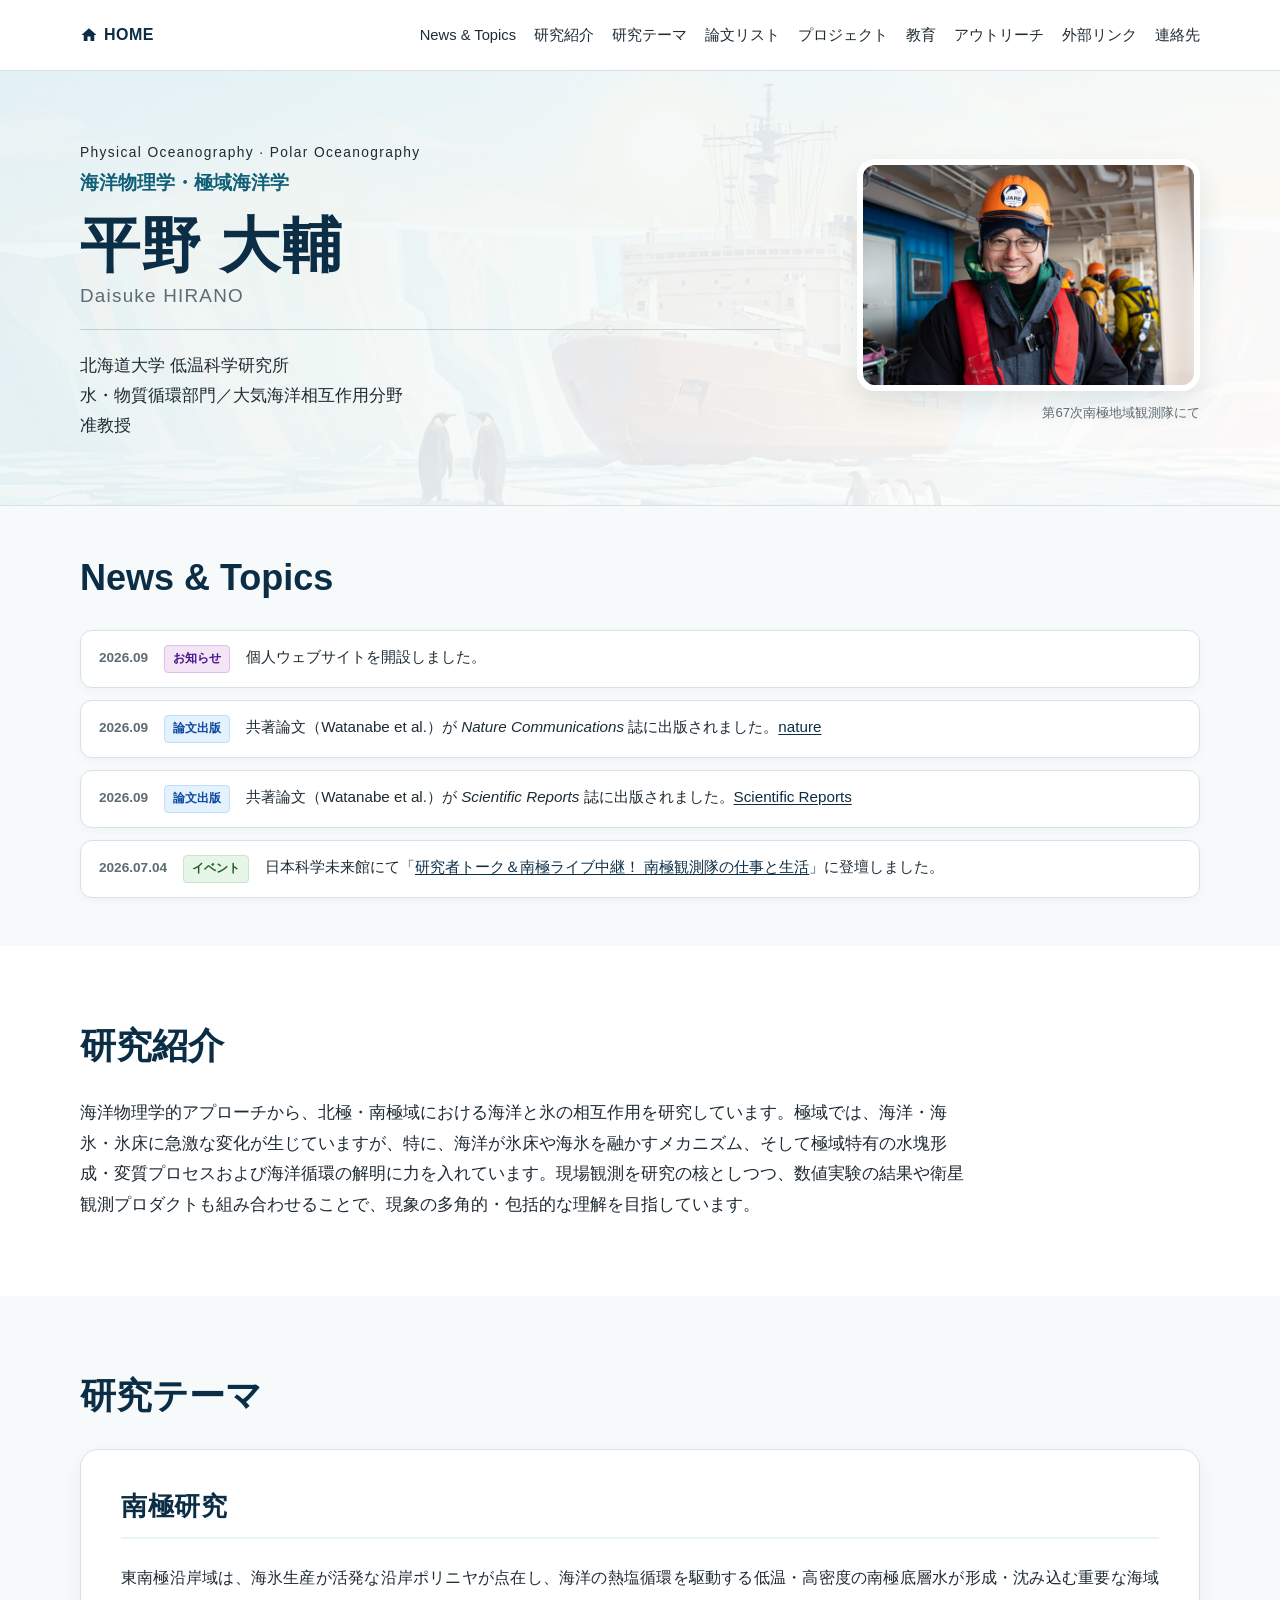
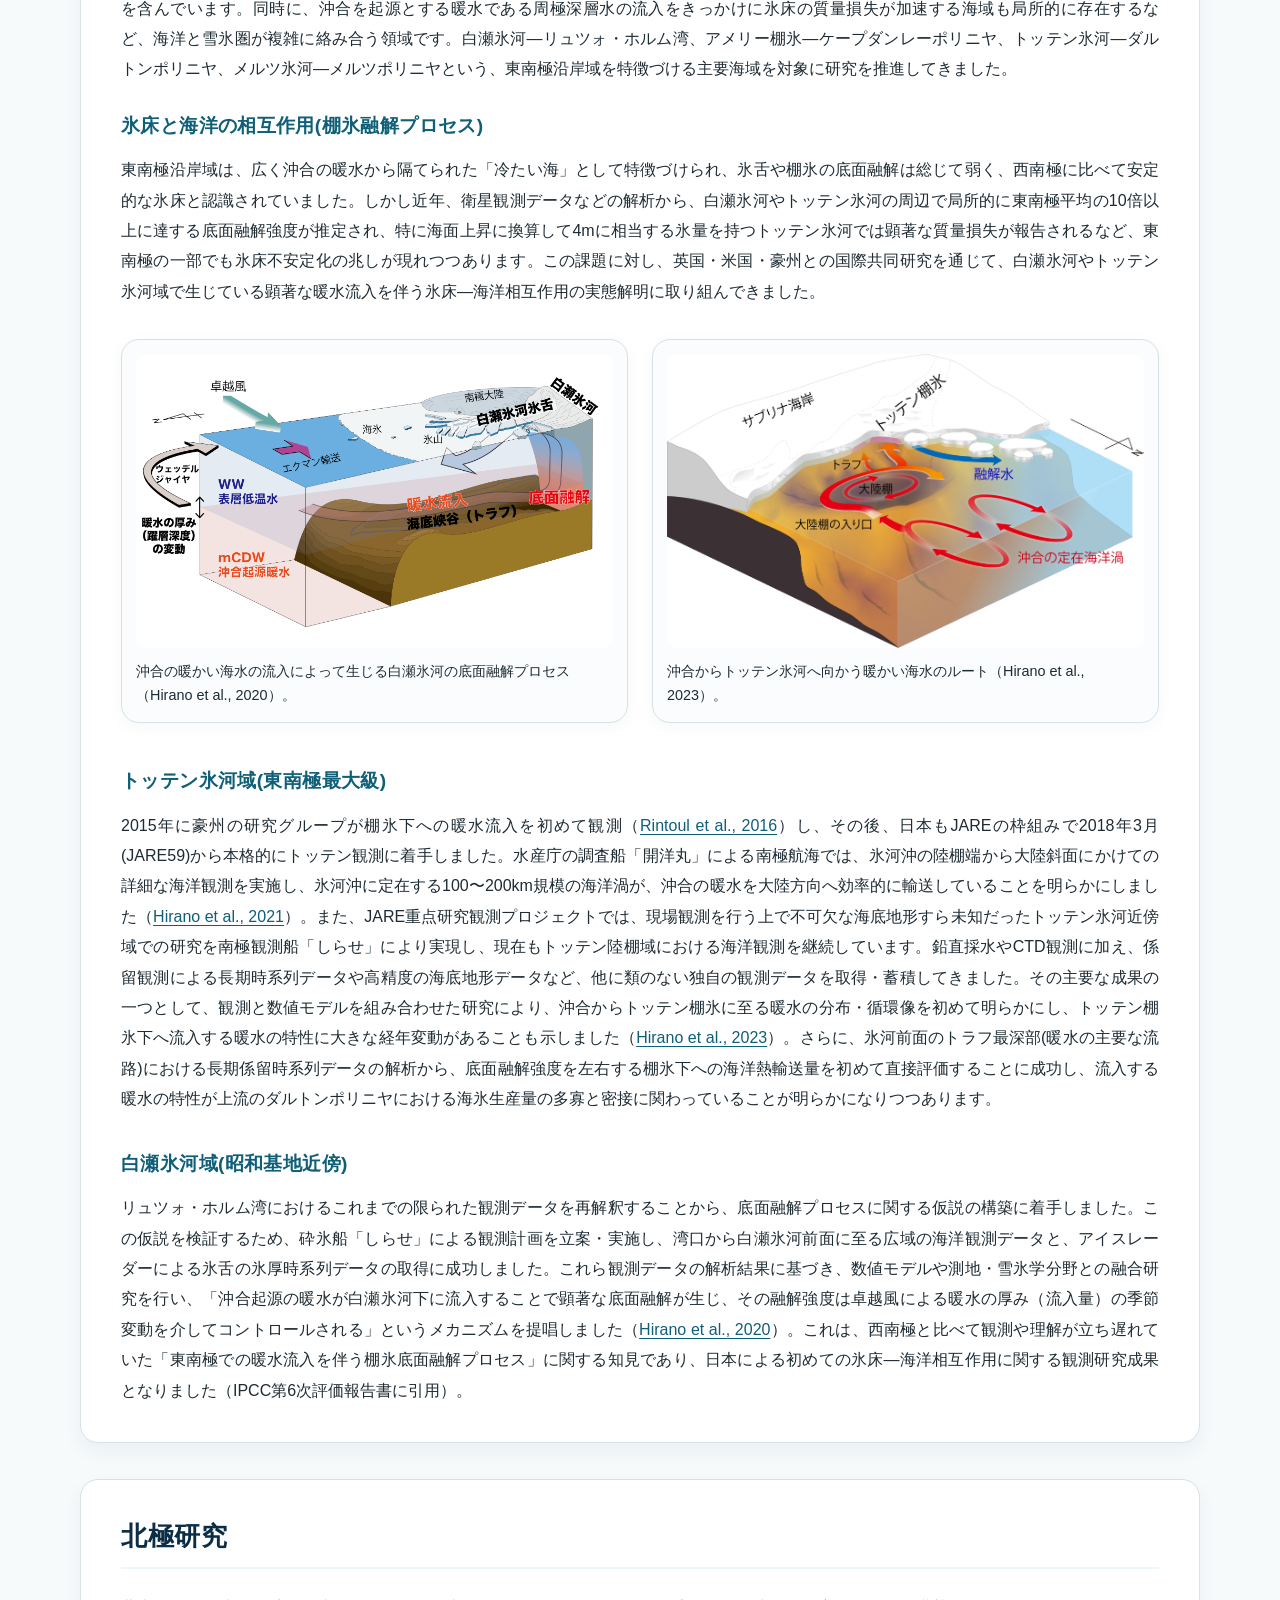
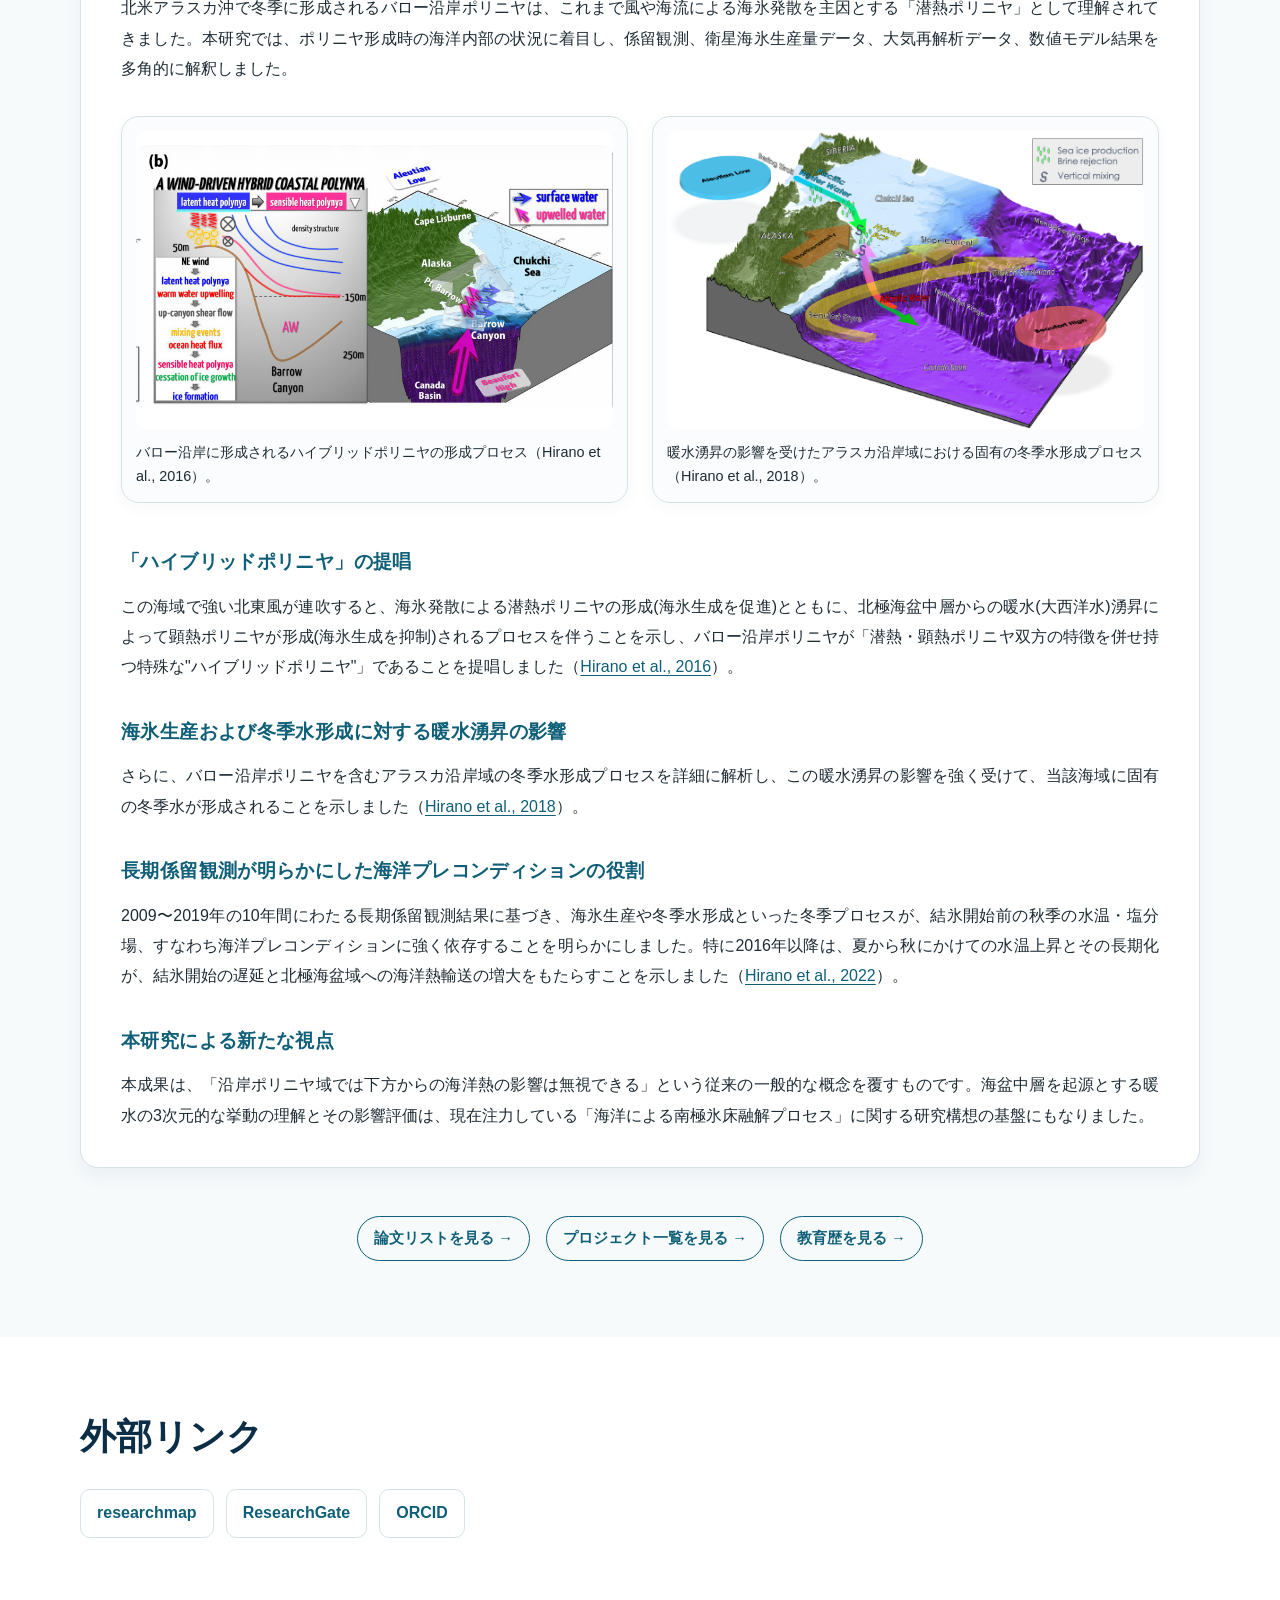
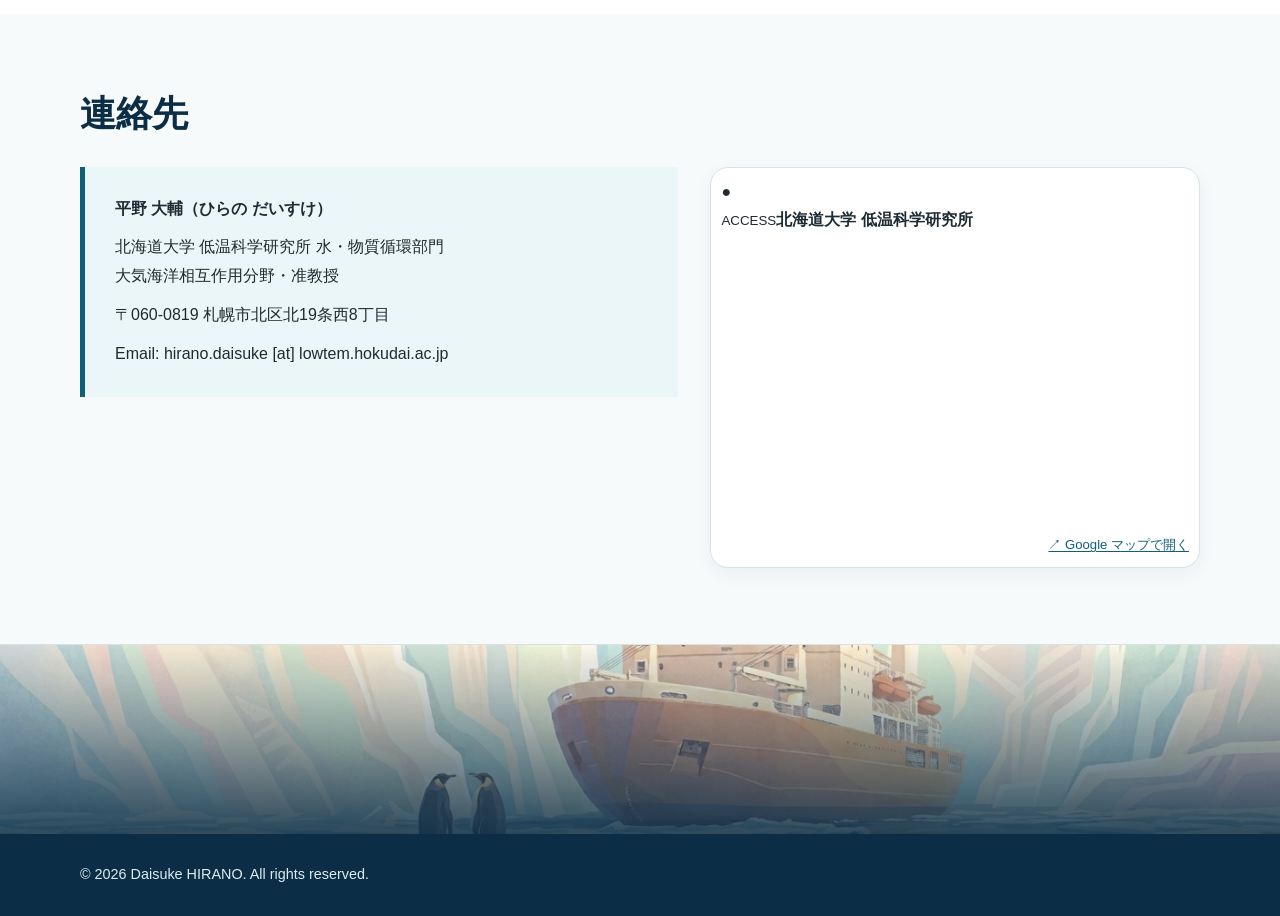
==== commit 71dd9c93: "Revise contact information for Daisuke Hirano Updated contact section with detailed information abou" ====
--- a/index.html
+++ b/index.html
@@ -4,7 +4,7 @@
   <meta charset="UTF-8">
   <meta name="viewport" content="width=device-width, initial-scale=1.0">
   <title>平野 大輔｜Daisuke HIRANO</title>
-  <meta name="description" content="北海道大学 低温科学研究所 水・物質循環部門／大気海洋相互作用分野 准教授・平野大輔の個人ウェブサイトです。北極・南極における海洋物理学・極域海洋学の研究を紹介しています。">
+  <meta name="description" content="北海道大学 低温科学研究所 水・物質循環部門 大気海洋相互作用分野 准教授・平野大輔の個人ウェブサイトです。北極・南極における海洋物理学・極域海洋学の研究を紹介しています。">
   <link rel="stylesheet" href="assets/css/style.css">
   <style>
     .hero { position: relative; background: linear-gradient(135deg, rgba(234,246,248,.85), rgba(255,255,255,.90)), url("assets/images/shirase-illustration.jpg") center 35% / cover no-repeat; border-bottom: 1px solid var(--line); }
@@ -81,7 +81,7 @@
       <article class="theme-card theme-card--full"><h3>北極研究</h3><p>北米アラスカ沖で冬季に形成されるバロー沿岸ポリニヤは、これまで風や海流による海氷発散を主因とする「潜熱ポリニヤ」として理解されてきました。本研究では、ポリニヤ形成時の海洋内部の状況に着目し、係留観測、衛星海氷生産量データ、大気再解析データ、数値モデル結果を多角的に解釈しました。</p><div class="research-figure-grid" aria-label="バロー沿岸ポリニヤとアラスカ沿岸域の冬季水形成プロセスの模式図"><figure class="research-figure"><a href="assets/images/hybrid-Hirano2016.jpg" target="_blank" rel="noopener noreferrer" aria-label="バロー沿岸に形成されるハイブリッドポリニヤの形成プロセス図を拡大表示"><img src="assets/images/hybrid-Hirano2016.jpg" alt="バロー沿岸に形成されるハイブリッドポリニヤの形成プロセス" loading="lazy"></a><figcaption>バロー沿岸に形成されるハイブリッドポリニヤの形成プロセス（Hirano et al., 2016）。</figcaption></figure><figure class="research-figure"><a href="assets/images/hybrid-Hirano2018.jpg" target="_blank" rel="noopener noreferrer" aria-label="アラスカ沿岸域における冬季水形成プロセス図を拡大表示"><img src="assets/images/hybrid-Hirano2018.jpg" alt="暖水湧昇の影響を受けたアラスカ沿岸域における固有の冬季水形成プロセス" loading="lazy"></a><figcaption>暖水湧昇の影響を受けたアラスカ沿岸域における固有の冬季水形成プロセス（Hirano et al., 2018）。</figcaption></figure></div><h4>「ハイブリッドポリニヤ」の提唱</h4><p>この海域で強い北東風が連吹すると、海氷発散による潜熱ポリニヤの形成(海氷生成を促進)とともに、北極海盆中層からの暖水(大西洋水)湧昇によって顕熱ポリニヤが形成(海氷生成を抑制)されるプロセスを伴うことを示し、バロー沿岸ポリニヤが「潜熱・顕熱ポリニヤ双方の特徴を併せ持つ特殊な"ハイブリッドポリニヤ"」であることを提唱しました（<a href="https://doi.org/10.1002/2015JC011318" target="_blank" rel="noopener noreferrer">Hirano et al., 2016</a>）。</p><h4>海氷生産および冬季水形成に対する暖水湧昇の影響</h4><p>さらに、バロー沿岸ポリニヤを含むアラスカ沿岸域の冬季水形成プロセスを詳細に解析し、この暖水湧昇の影響を強く受けて、当該海域に固有の冬季水が形成されることを示しました（<a href="https://doi.org/10.1029/2017JC013307" target="_blank" rel="noopener noreferrer">Hirano et al., 2018</a>）。</p><h4>長期係留観測が明らかにした海洋プレコンディションの役割</h4><p>2009〜2019年の10年間にわたる長期係留観測結果に基づき、海氷生産や冬季水形成といった冬季プロセスが、結氷開始前の秋季の水温・塩分場、すなわち海洋プレコンディションに強く依存することを明らかにしました。特に2016年以降は、夏から秋にかけての水温上昇とその長期化が、結氷開始の遅延と北極海盆域への海洋熱輸送の増大をもたらすことを示しました（<a href="https://doi.org/10.1016/j.pocean.2022.102781" target="_blank" rel="noopener noreferrer">Hirano et al., 2022</a>）。</p><h4>本研究による新たな視点</h4><p>本成果は、「沿岸ポリニヤ域では下方からの海洋熱の影響は無視できる」という従来の一般的な概念を覆すものです。海盆中層を起源とする暖水の3次元的な挙動の理解とその影響評価は、現在注力している「海洋による南極氷床融解プロセス」に関する研究構想の基盤にもなりました。</p></article>
     </div><div class="more-pubs-link-wrap"><a class="button-link" href="publications.html">論文リストを見る →</a><a class="button-link" href="projects.html">プロジェクト一覧を見る →</a><a class="button-link" href="education.html">教育歴を見る →</a></div></div></section>
     <section id="links" class="section"><div class="container"><h2 class="section-heading">外部リンク</h2><div class="link-list"><a href="https://researchmap.jp/DaisukeHirano" target="_blank" rel="noopener noreferrer">researchmap</a><a href="https://www.researchgate.net/profile/Daisuke-Hirano" target="_blank" rel="noopener noreferrer">ResearchGate</a><a href="https://orcid.org/0000-0002-8047-1544" target="_blank" rel="noopener noreferrer">ORCID</a></div></div></section>
-    <section id="contact" class="section section-alt"><div class="container"><h2 class="section-heading">連絡先</h2><div class="contact-grid"><div class="contact-box"><p><strong>平野 大輔（ひらの だいすけ）</strong></p><p>北海道大学 低温科学研究所 水・物質循環部門<br>大気海洋相互作用分野・准教授</p><p>〒060-0819 札幌市北区北19条西8丁目</p><p>Email: hirano.daisuke [at] lowtem.hokudai.ac.jp</p></div><div class="map-box"><iframe src="https://www.google.com/maps/embed?pb=!1m18!1m12!1m3!1d2914.021360446671!2d141.33623767614674!3d43.08304627113486!2m3!1f0!2f0!3f0!3m2!1i1024!2i768!4f13.1!3m3!1m2!1s0x5f0b2902c08e8e79%3A0x33913642dc379c74!2z44CSMDYwLTA4MTkg5YyX5rW36YGT5pyt5bmM5biC5YyX5Yy65YyX77yR77yZ5p2h6KW_77yY5LiB55uuIOS9jua4qeenkeWtpueglOeptuaJgA!5e0!3m2!1sja!2sjp!4v1789132147208!5m2!1sja!2sjp" loading="lazy" referrerpolicy="no-referrer-when-downgrade" title="北海道大学 低温科学研究所の所在地マップ"></iframe><div class="map-caption"><a href="https://maps.google.com/?q=%E5%8C%97%E6%B5%B7%E9%81%93%E5%A4%A7%E5%AD%A6%E4%BD%8E%E6%B8%A9%E7%A7%91%E5%AD%A6%E7%A0%94%E7%A9%B6%E6%89%80" target="_blank" rel="noopener noreferrer">Google マップで拡大表示 →</a></div></div></div></div></section>
+    <section id="contact" class="section section-alt"><div class="container"><h2 class="section-heading">連絡先</h2><div class="contact-grid"><div class="contact-box"><p><strong>平野 大輔（ひらの だいすけ）</strong></p><p>北海道大学 低温科学研究所 水・物質循環部門<br>大気海洋相互作用分野・准教授</p><p>〒060-0819 札幌市北区北19条西8丁目</p><p>Email: hirano.daisuke [at] lowtem.hokudai.ac.jp</p></div><div class="map-box"><div class="map-label"><span aria-hidden="true">●</span><div><small>ACCESS</small><strong>北海道大学 低温科学研究所</strong></div></div><iframe src="https://www.google.com/maps/embed?pb=!1m18!1m12!1m3!1d2914.021360446671!2d141.33623767614674!3d43.08304627113486!2m3!1f0!2f0!3f0!3m2!1i1024!2i768!4f13.1!3m3!1m2!1s0x5f0b2902c08e8e79%3A0x33913642dc379c74!2z44CSMDYwLTA4MTkg5YyX5rW36YGT5pyt5bmM5biC5YyX5Yy65YyX77yR77yZ5p2h6KW_77yY5LiB55uuIOS9jua4qeenkeWtpueglOeptuaJgA!5e0!3m2!1sja!2sjp!4v1789132147208!5m2!1sja!2sjp" loading="lazy" referrerpolicy="no-referrer-when-downgrade" title="北海道大学 低温科学研究所の所在地マップ"></iframe><div class="map-caption"><a href="https://maps.google.com/?q=%E5%8C%97%E6%B5%B7%E9%81%93%E5%A4%A7%E5%AD%A6%E4%BD%8E%E6%B8%A9%E7%A7%91%E5%AD%A6%E7%A0%94%E7%A9%B6%E6%89%80" target="_blank" rel="noopener noreferrer">↗ Google マップで開く</a></div></div></div></div></section>
   </main>
   <aside class="footer-visual-accent" aria-label="フッタービジュアルアクセント"></aside>
   <footer class="site-footer"><div class="container"><p>© 2026 Daisuke HIRANO. All rights reserved.</p></div></footer>
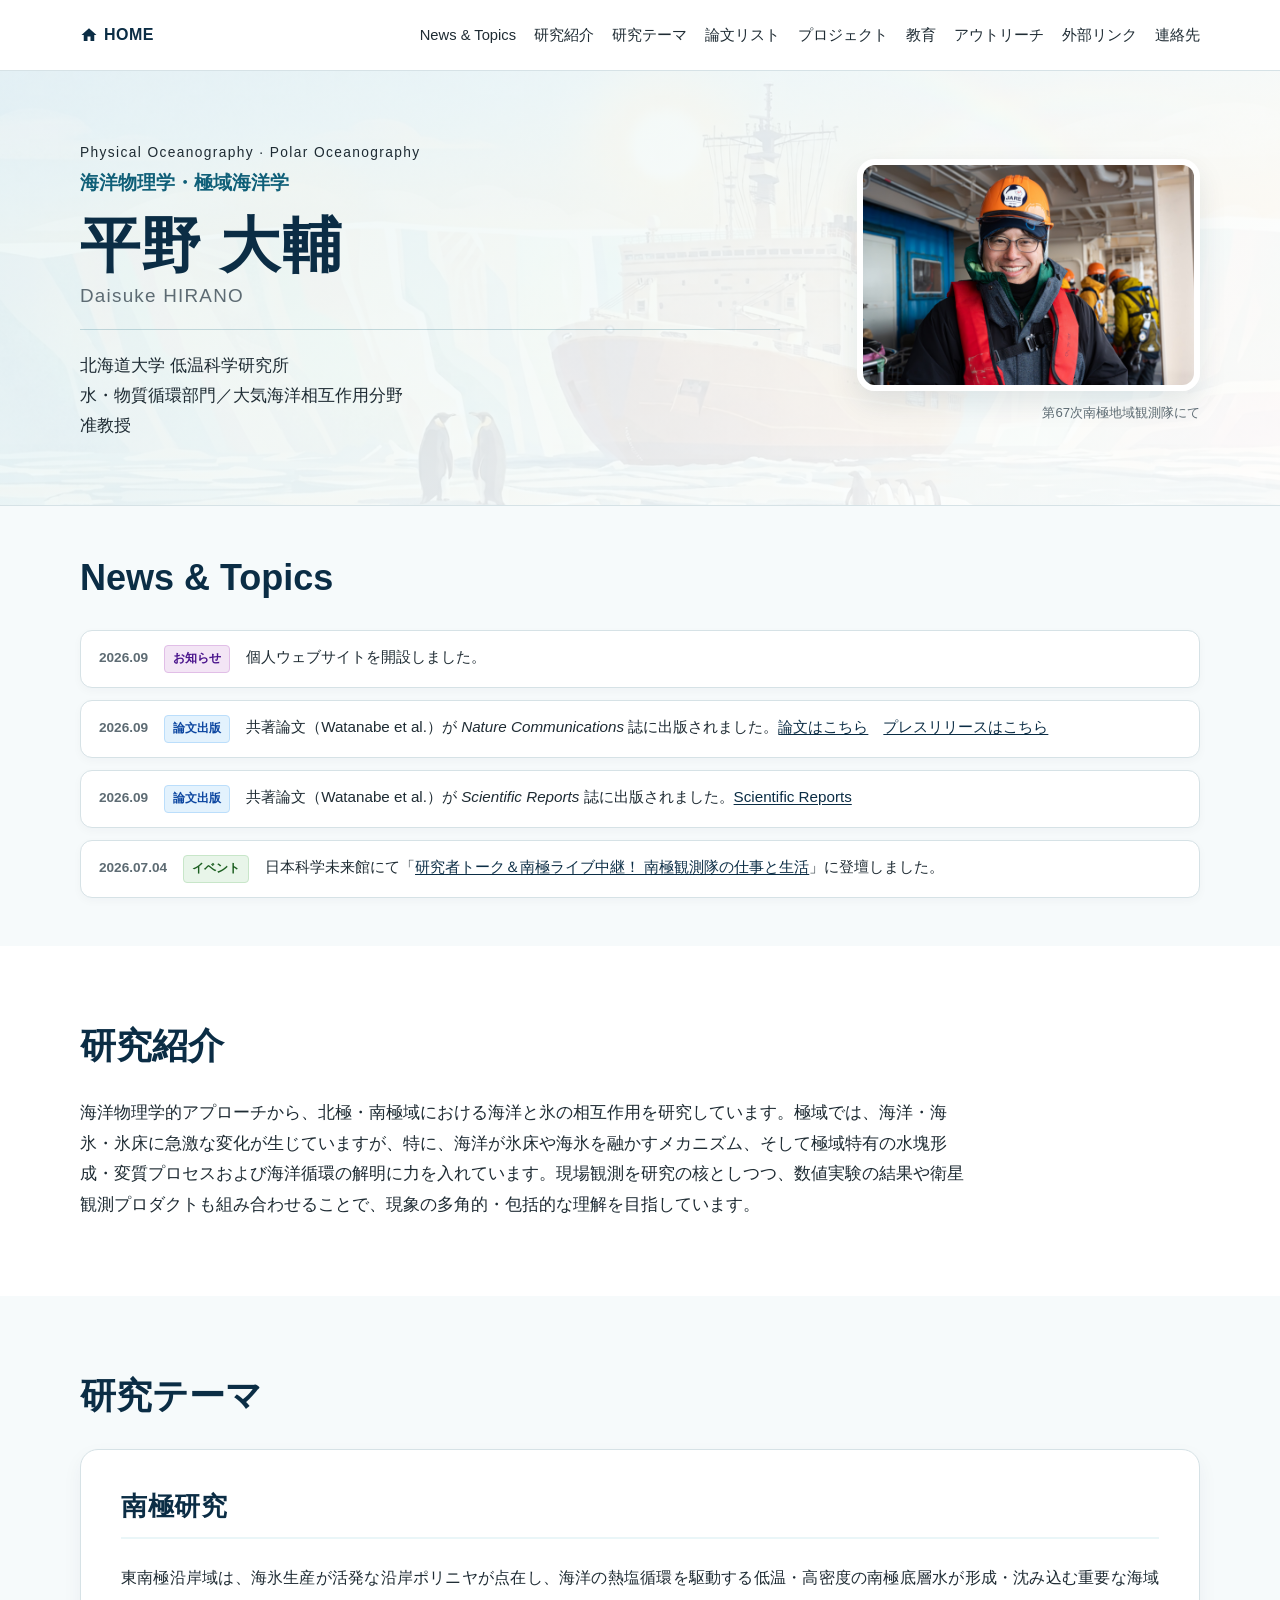
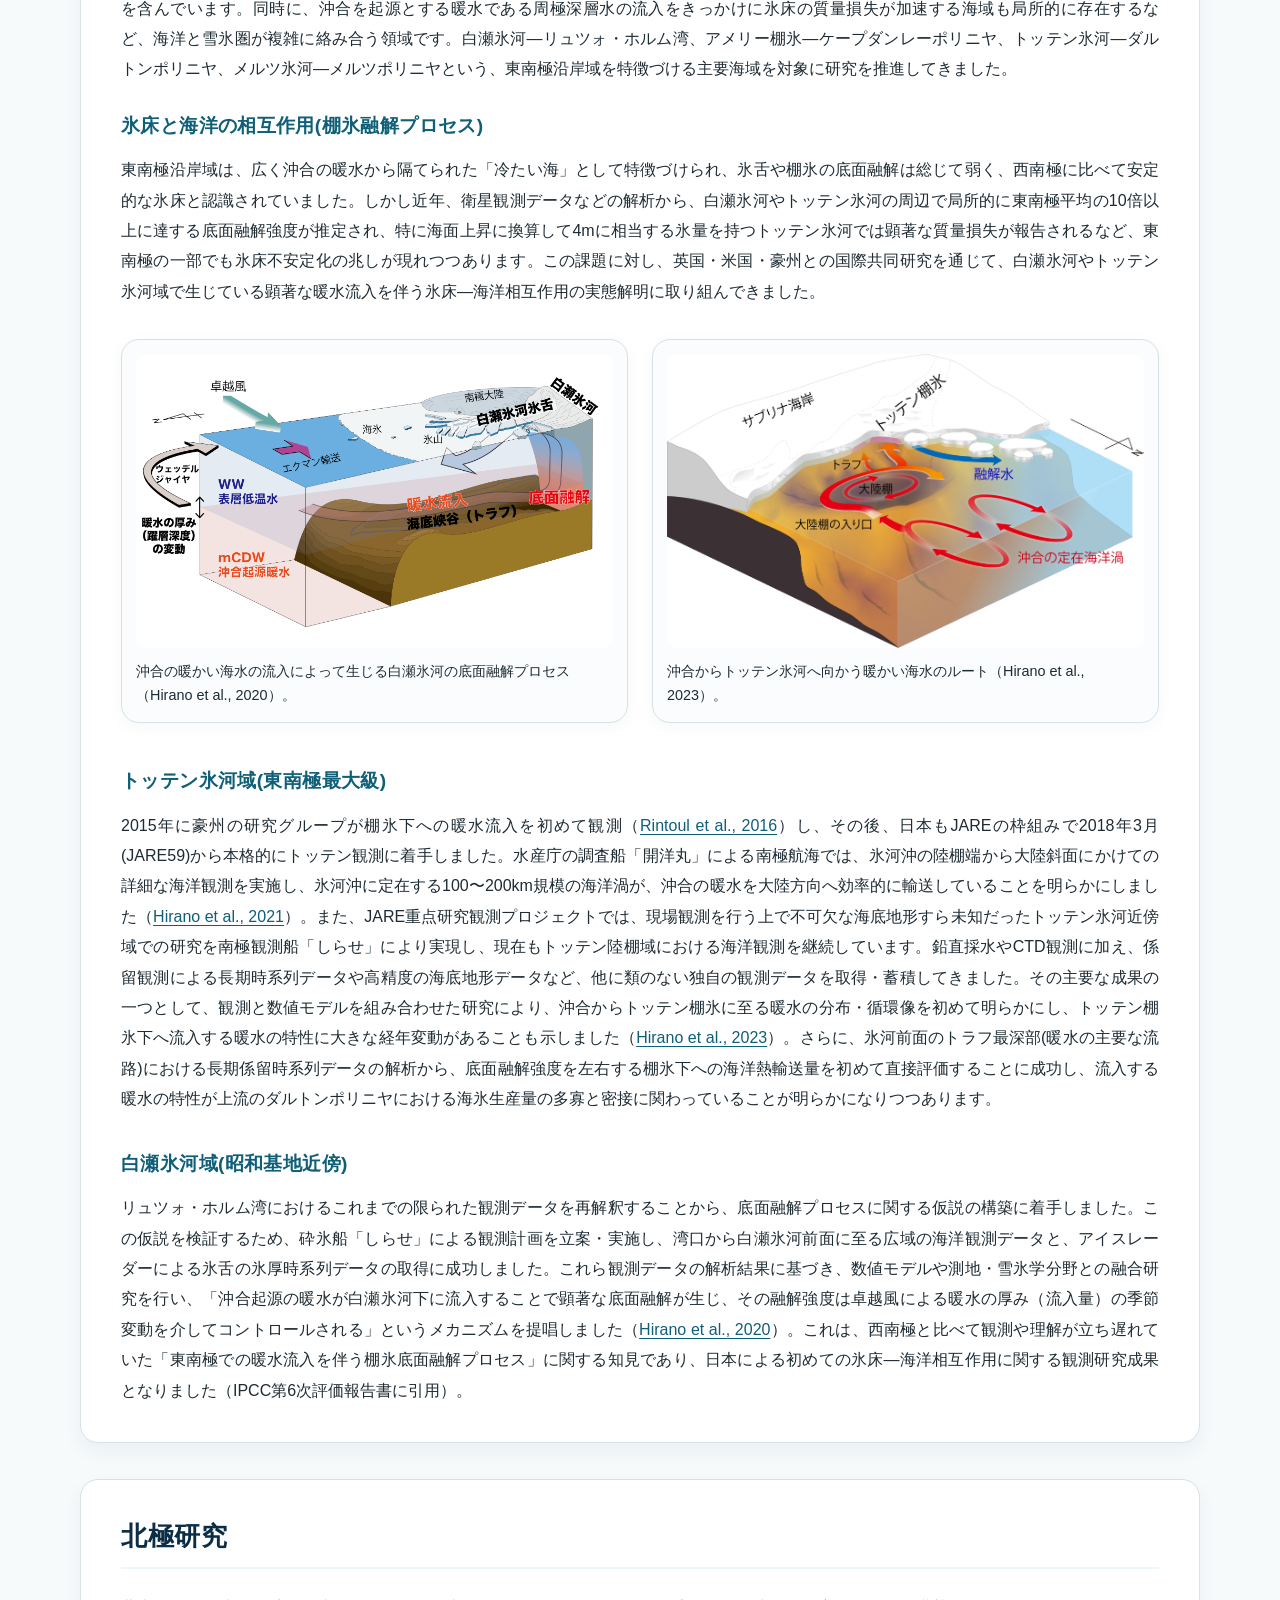
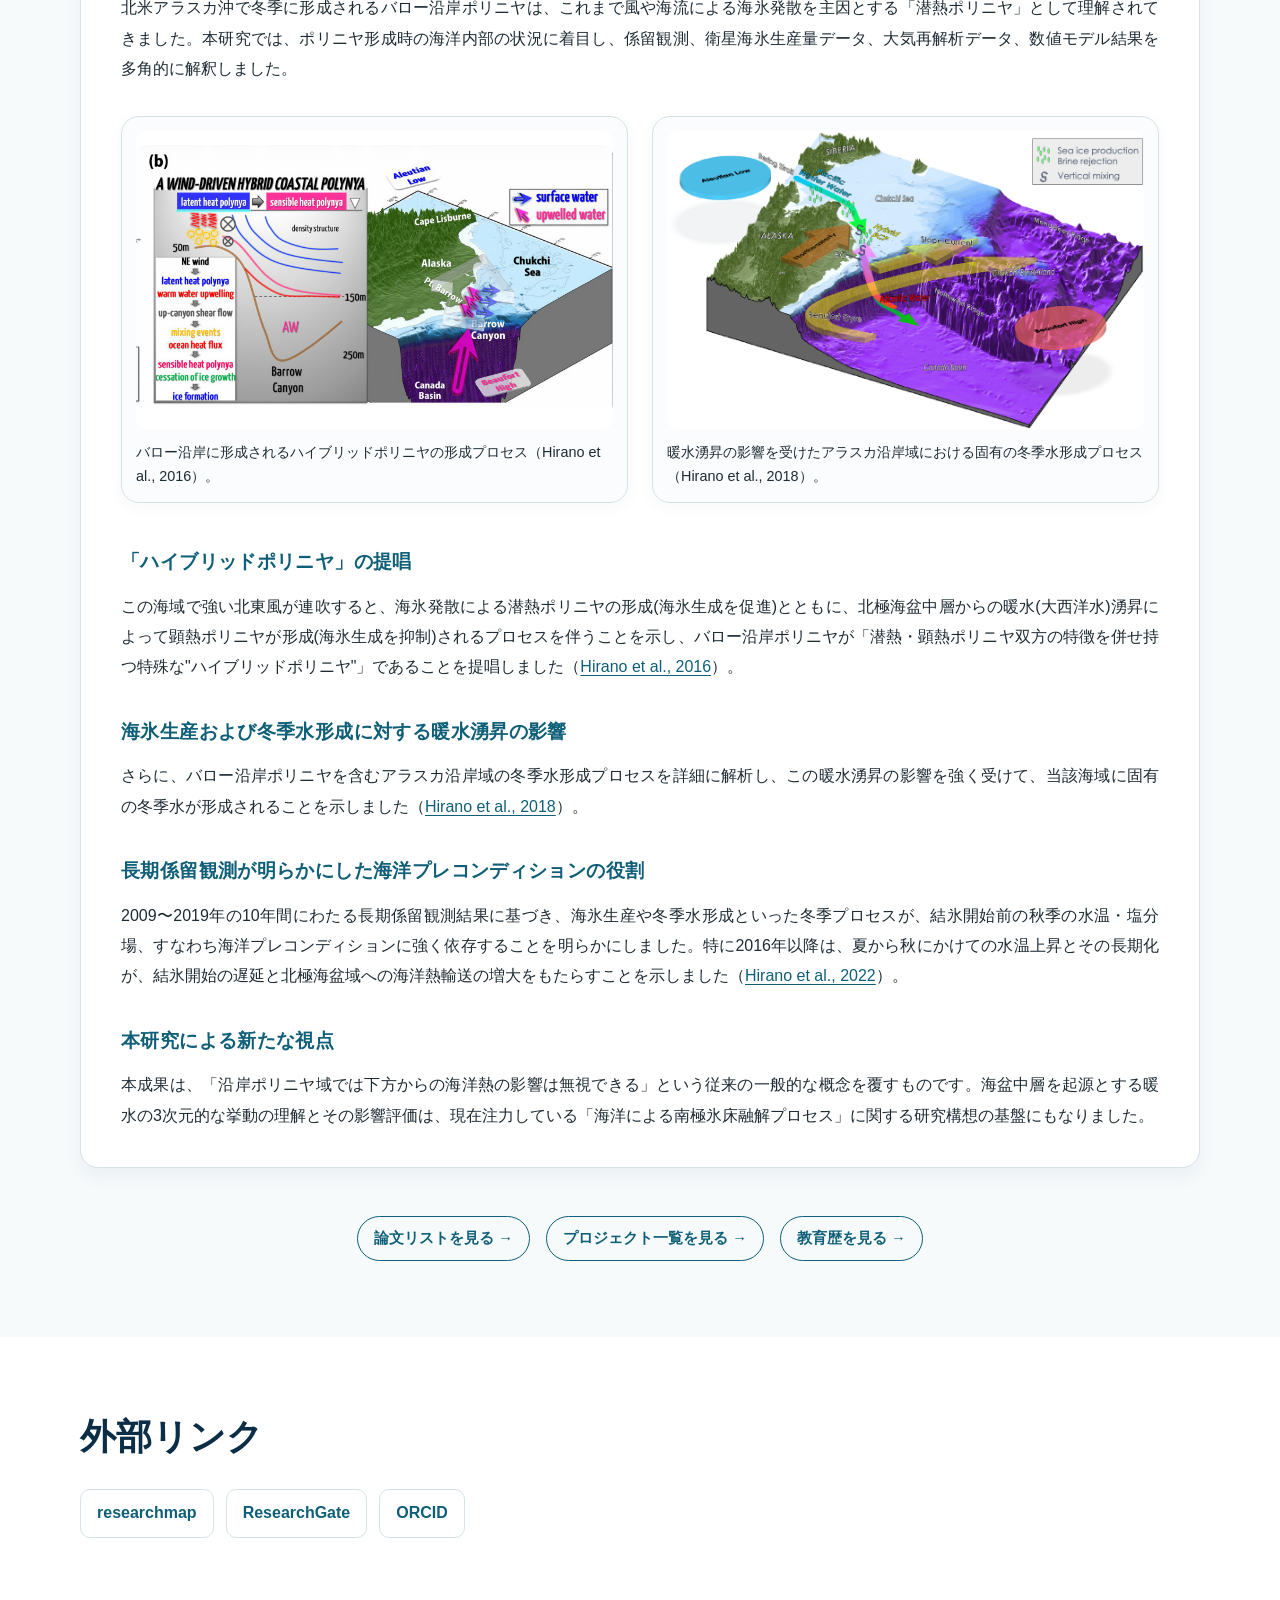
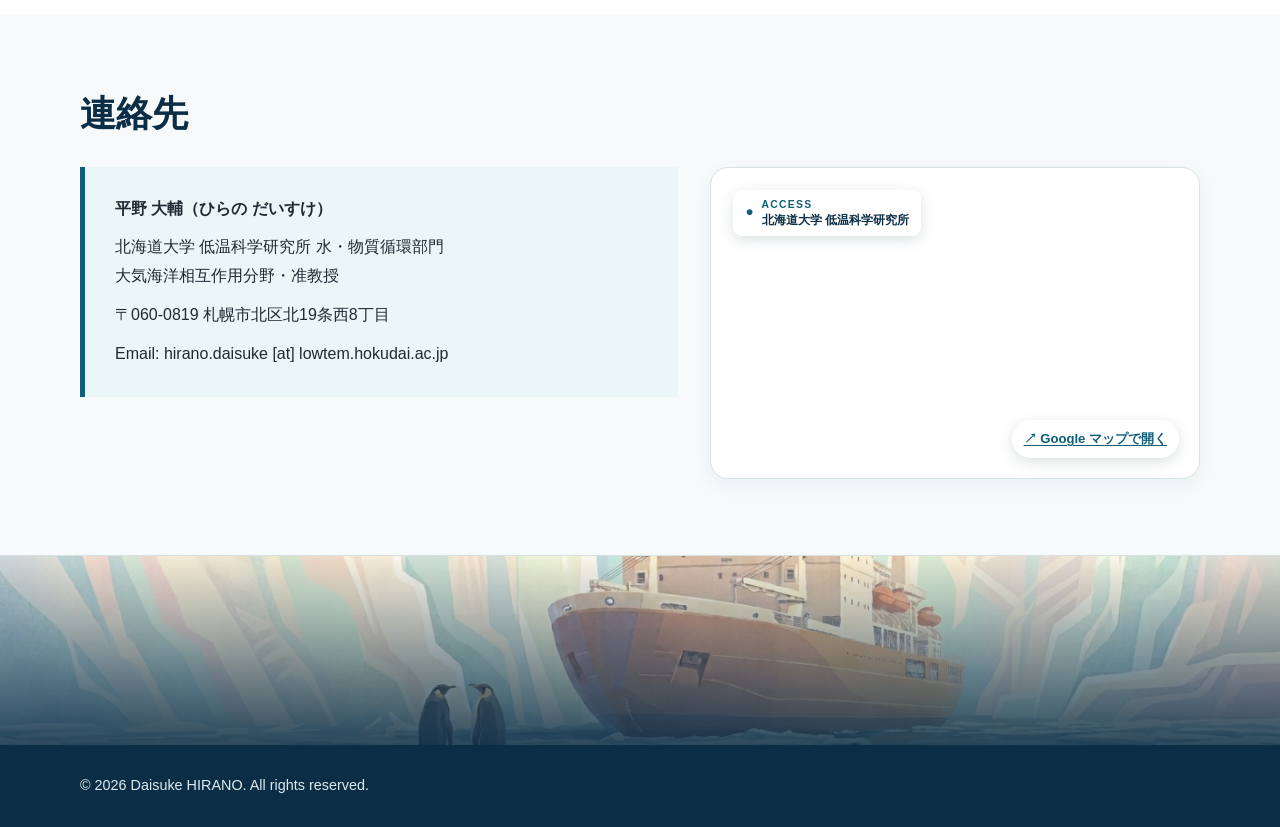
==== commit 8322b8d3: "Revise news section with recent updates and links Updated news section with new articles and links." ====
--- a/index.html
+++ b/index.html
@@ -74,7 +74,7 @@
   </header>
   <main>
     <section class="hero"><div class="container hero-grid"><div class="hero-text"><div class="hero-identity"><p class="eyebrow">Physical Oceanography · Polar Oceanography</p><p class="field">海洋物理学・極域海洋学</p><h1>平野 大輔<span class="name-en">Daisuke HIRANO</span></h1></div><p class="affiliation">北海道大学 低温科学研究所<br>水・物質循環部門／大気海洋相互作用分野<br>准教授</p></div><figure class="hero-photo"><img src="assets/images/profile.jpg" alt="第67次南極地域観測隊での観測風景" width="1620" height="1080"><figcaption>第67次南極地域観測隊にて</figcaption></figure></div></section>
-    <section id="news" class="section section-alt section--news"><div class="container"><h2 class="section-heading">News &amp; Topics</h2><div class="news-list"><article class="news-item"><span class="news-date">2026.09</span><span class="news-tag tag--info">お知らせ</span><div class="news-content">個人ウェブサイトを開設しました。</div></article><article class="news-item"><span class="news-date">2026.09</span><span class="news-tag tag--paper">論文出版</span><div class="news-content">共著論文（Watanabe et al.）が <em>Nature Communications</em> 誌に出版されました。<a href="https://www.nature.com/articles/s41467-026-77441-z" target="_blank" rel="noopener noreferrer">nature</a></div></article><article class="news-item"><span class="news-date">2026.09</span><span class="news-tag tag--paper">論文出版</span><div class="news-content">共著論文（Watanabe et al.）が <em>Scientific Reports</em> 誌に出版されました。<a href="https://doi.org/10.1038/s41598-026-67810-5" target="_blank" rel="noopener noreferrer">Scientific Reports</a></div></article><article class="news-item"><span class="news-date">2026.07.04</span><span class="news-tag tag--event">イベント</span><div class="news-content">日本科学未来館にて「<a href="https://www.miraikan.jst.go.jp/events/202607044597.html" target="_blank" rel="noopener noreferrer">研究者トーク＆南極ライブ中継！ 南極観測隊の仕事と生活</a>」に登壇しました。</div></article></div></div></section>
+    <section id="news" class="section section-alt section--news"><div class="container"><h2 class="section-heading">News &amp; Topics</h2><div class="news-list"><article class="news-item"><span class="news-date">2026.09</span><span class="news-tag tag--info">お知らせ</span><div class="news-content">個人ウェブサイトを開設しました。</div></article><article class="news-item"><span class="news-date">2026.09</span><span class="news-tag tag--paper">論文出版</span><div class="news-content">共著論文（Watanabe et al.）が <em>Nature Communications</em> 誌に出版されました。<a href="https://www.nature.com/articles/s41467-026-77441-z" target="_blank" rel="noopener noreferrer">論文はこちら</a>　<a href="https://www.hokudai.ac.jp/news/2026/09/post-2445.html" target="_blank" rel="noopener noreferrer">プレスリリースはこちら</a></div></article><article class="news-item"><span class="news-date">2026.09</span><span class="news-tag tag--paper">論文出版</span><div class="news-content">共著論文（Watanabe et al.）が <em>Scientific Reports</em> 誌に出版されました。<a href="https://doi.org/10.1038/s41598-026-67810-5" target="_blank" rel="noopener noreferrer">Scientific Reports</a></div></article><article class="news-item"><span class="news-date">2026.07.04</span><span class="news-tag tag--event">イベント</span><div class="news-content">日本科学未来館にて「<a href="https://www.miraikan.jst.go.jp/events/202607044597.html" target="_blank" rel="noopener noreferrer">研究者トーク＆南極ライブ中継！ 南極観測隊の仕事と生活</a>」に登壇しました。</div></article></div></div></section>
     <section id="about" class="section"><div class="container"><h2 class="section-heading">研究紹介</h2><p class="lead">海洋物理学的アプローチから、北極・南極域における海洋と氷の相互作用を研究しています。極域では、海洋・海氷・氷床に急激な変化が生じていますが、特に、海洋が氷床や海氷を融かすメカニズム、そして極域特有の水塊形成・変質プロセスおよび海洋循環の解明に力を入れています。現場観測を研究の核としつつ、数値実験の結果や衛星観測プロダクトも組み合わせることで、現象の多角的・包括的な理解を目指しています。</p></div></section>
     <section id="research" class="section section-alt"><div class="container"><h2 class="section-heading">研究テーマ</h2><div class="theme-stack">
       <article class="theme-card theme-card--full"><h3>南極研究</h3><p>東南極沿岸域は、海氷生産が活発な沿岸ポリニヤが点在し、海洋の熱塩循環を駆動する低温・高密度の南極底層水が形成・沈み込む重要な海域を含んでいます。同時に、沖合を起源とする暖水である周極深層水の流入をきっかけに氷床の質量損失が加速する海域も局所的に存在するなど、海洋と雪氷圏が複雑に絡み合う領域です。白瀬氷河―リュツォ・ホルム湾、アメリー棚氷―ケープダンレーポリニヤ、トッテン氷河―ダルトンポリニヤ、メルツ氷河―メルツポリニヤという、東南極沿岸域を特徴づける主要海域を対象に研究を推進してきました。</p><h4>氷床と海洋の相互作用(棚氷融解プロセス)</h4><p>東南極沿岸域は、広く沖合の暖水から隔てられた「冷たい海」として特徴づけられ、氷舌や棚氷の底面融解は総じて弱く、西南極に比べて安定的な氷床と認識されていました。しかし近年、衛星観測データなどの解析から、白瀬氷河やトッテン氷河の周辺で局所的に東南極平均の10倍以上に達する底面融解強度が推定され、特に海面上昇に換算して4mに相当する氷量を持つトッテン氷河では顕著な質量損失が報告されるなど、東南極の一部でも氷床不安定化の兆しが現れつつあります。この課題に対し、英国・米国・豪州との国際共同研究を通じて、白瀬氷河やトッテン氷河域で生じている顕著な暖水流入を伴う氷床―海洋相互作用の実態解明に取り組んできました。</p><div class="research-figure-grid" aria-label="白瀬氷河とトッテン氷河の底面融解プロセスの模式図"><figure class="research-figure"><a href="assets/images/shirase-glacier-process.png" target="_blank" rel="noopener noreferrer" aria-label="白瀬氷河の模式図を拡大表示"><img src="assets/images/shirase-glacier-process.png" alt="沖合の暖かい海水の流入によって生じる白瀬氷河の底面融解プロセス" loading="lazy"></a><figcaption>沖合の暖かい海水の流入によって生じる白瀬氷河の底面融解プロセス（Hirano et al., 2020）。</figcaption></figure><figure class="research-figure"><a href="assets/images/totten-ocean-circulation.png" target="_blank" rel="noopener noreferrer" aria-label="トッテン氷河の模式図を拡大表示"><img src="assets/images/totten-ocean-circulation.png" alt="沖合からトッテン氷河へ向かう暖かい海水のルート" loading="lazy"></a><figcaption>沖合からトッテン氷河へ向かう暖かい海水のルート（Hirano et al., 2023）。</figcaption></figure></div><h4>トッテン氷河域(東南極最大級)</h4><p>2015年に豪州の研究グループが棚氷下への暖水流入を初めて観測（<a href="https://doi.org/10.1126/sciadv.1601610" target="_blank" rel="noopener noreferrer">Rintoul et al., 2016</a>）し、その後、日本もJAREの枠組みで2018年3月(JARE59)から本格的にトッテン観測に着手しました。水産庁の調査船「開洋丸」による南極航海では、氷河沖の陸棚端から大陸斜面にかけての詳細な海洋観測を実施し、氷河沖に定在する100〜200km規模の海洋渦が、沖合の暖水を大陸方向へ効率的に輸送していることを明らかにしました（<a href="https://doi.org/10.1038/s43247-021-00217-4" target="_blank" rel="noopener noreferrer">Hirano et al., 2021</a>）。また、JARE重点研究観測プロジェクトでは、現場観測を行う上で不可欠な海底地形すら未知だったトッテン氷河近傍域での研究を南極観測船「しらせ」により実現し、現在もトッテン陸棚域における海洋観測を継続しています。鉛直採水やCTD観測に加え、係留観測による長期時系列データや高精度の海底地形データなど、他に類のない独自の観測データを取得・蓄積してきました。その主要な成果の一つとして、観測と数値モデルを組み合わせた研究により、沖合からトッテン棚氷に至る暖水の分布・循環像を初めて明らかにし、トッテン棚氷下へ流入する暖水の特性に大きな経年変動があることも示しました（<a href="https://doi.org/10.1038/s41467-023-39764-z" target="_blank" rel="noopener noreferrer">Hirano et al., 2023</a>）。さらに、氷河前面のトラフ最深部(暖水の主要な流路)における長期係留時系列データの解析から、底面融解強度を左右する棚氷下への海洋熱輸送量を初めて直接評価することに成功し、流入する暖水の特性が上流のダルトンポリニヤにおける海氷生産量の多寡と密接に関わっていることが明らかになりつつあります。</p><h4>白瀬氷河域(昭和基地近傍)</h4><p>リュツォ・ホルム湾におけるこれまでの限られた観測データを再解釈することから、底面融解プロセスに関する仮説の構築に着手しました。この仮説を検証するため、砕氷船「しらせ」による観測計画を立案・実施し、湾口から白瀬氷河前面に至る広域の海洋観測データと、アイスレーダーによる氷舌の氷厚時系列データの取得に成功しました。これら観測データの解析結果に基づき、数値モデルや測地・雪氷学分野との融合研究を行い、「沖合起源の暖水が白瀬氷河下に流入することで顕著な底面融解が生じ、その融解強度は卓越風による暖水の厚み（流入量）の季節変動を介してコントロールされる」というメカニズムを提唱しました（<a href="https://doi.org/10.1038/s41467-020-17527-4" target="_blank" rel="noopener noreferrer">Hirano et al., 2020</a>）。これは、西南極と比べて観測や理解が立ち遅れていた「東南極での暖水流入を伴う棚氷底面融解プロセス」に関する知見であり、日本による初めての氷床―海洋相互作用に関する観測研究成果となりました（IPCC第6次評価報告書に引用）。</p></article>
--- a/assets/css/style.css
+++ b/assets/css/style.css
@@ -349,3 +349,17 @@
 .hero .name-en { margin-top: 7px; font-size: clamp(0.98rem, 1.7vw, 1.18rem); letter-spacing: 0.065em; }
 .hero .affiliation { margin: 20px 0 0; color: var(--ink); font-size: clamp(0.98rem, 1.45vw, 1.08rem); line-height: 1.75; }
 @media (max-width: 760px) { .hero-identity { padding-bottom: 18px; } .hero .field { margin-bottom: 12px; } .hero .affiliation { margin-top: 16px; } }
+
+
+/* Access map refinement */
+.map-box { position: relative; overflow: hidden; padding: 8px; border: 1px solid rgba(15, 95, 120, .18); border-radius: var(--radius); box-shadow: 0 14px 30px rgba(11, 45, 69, .12); background: var(--white); }
+.map-box iframe { display: block; width: 100%; height: 290px; border: 0; border-radius: calc(var(--radius) - 8px); transition: transform .35s ease; }
+.map-box:hover iframe { transform: scale(1.018); }
+.map-label { position: absolute; z-index: 1; top: 22px; left: 22px; display: flex; align-items: center; gap: 8px; padding: 8px 12px; border-radius: 9px; color: var(--navy); background: rgba(255,255,255,.93); box-shadow: 0 4px 14px rgba(11,45,69,.15); line-height: 1.25; }
+.map-label span { color: var(--ocean); font-size: .85rem; }
+.map-label small { display: block; color: var(--ocean); font-size: .65rem; font-weight: 700; letter-spacing: .12em; }
+.map-label strong { display: block; margin-top: 2px; font-size: .78rem; }
+.map-caption { position: absolute; z-index: 1; right: 20px; bottom: 20px; margin: 0; font-size: .82rem; }
+.map-caption a { display: inline-block; padding: 7px 12px; border-radius: 999px; color: var(--navy); background: rgba(255,255,255,.93); box-shadow: 0 4px 14px rgba(11,45,69,.15); font-weight: 700; text-decoration: none; }
+.map-caption a:hover, .map-caption a:focus-visible { color: var(--white); background: var(--ocean); }
+@media (max-width: 768px) { .map-box iframe { height: 230px; } .map-label { top: 16px; left: 16px; } .map-caption { right: 16px; bottom: 16px; } .map-label strong { font-size: .72rem; } }
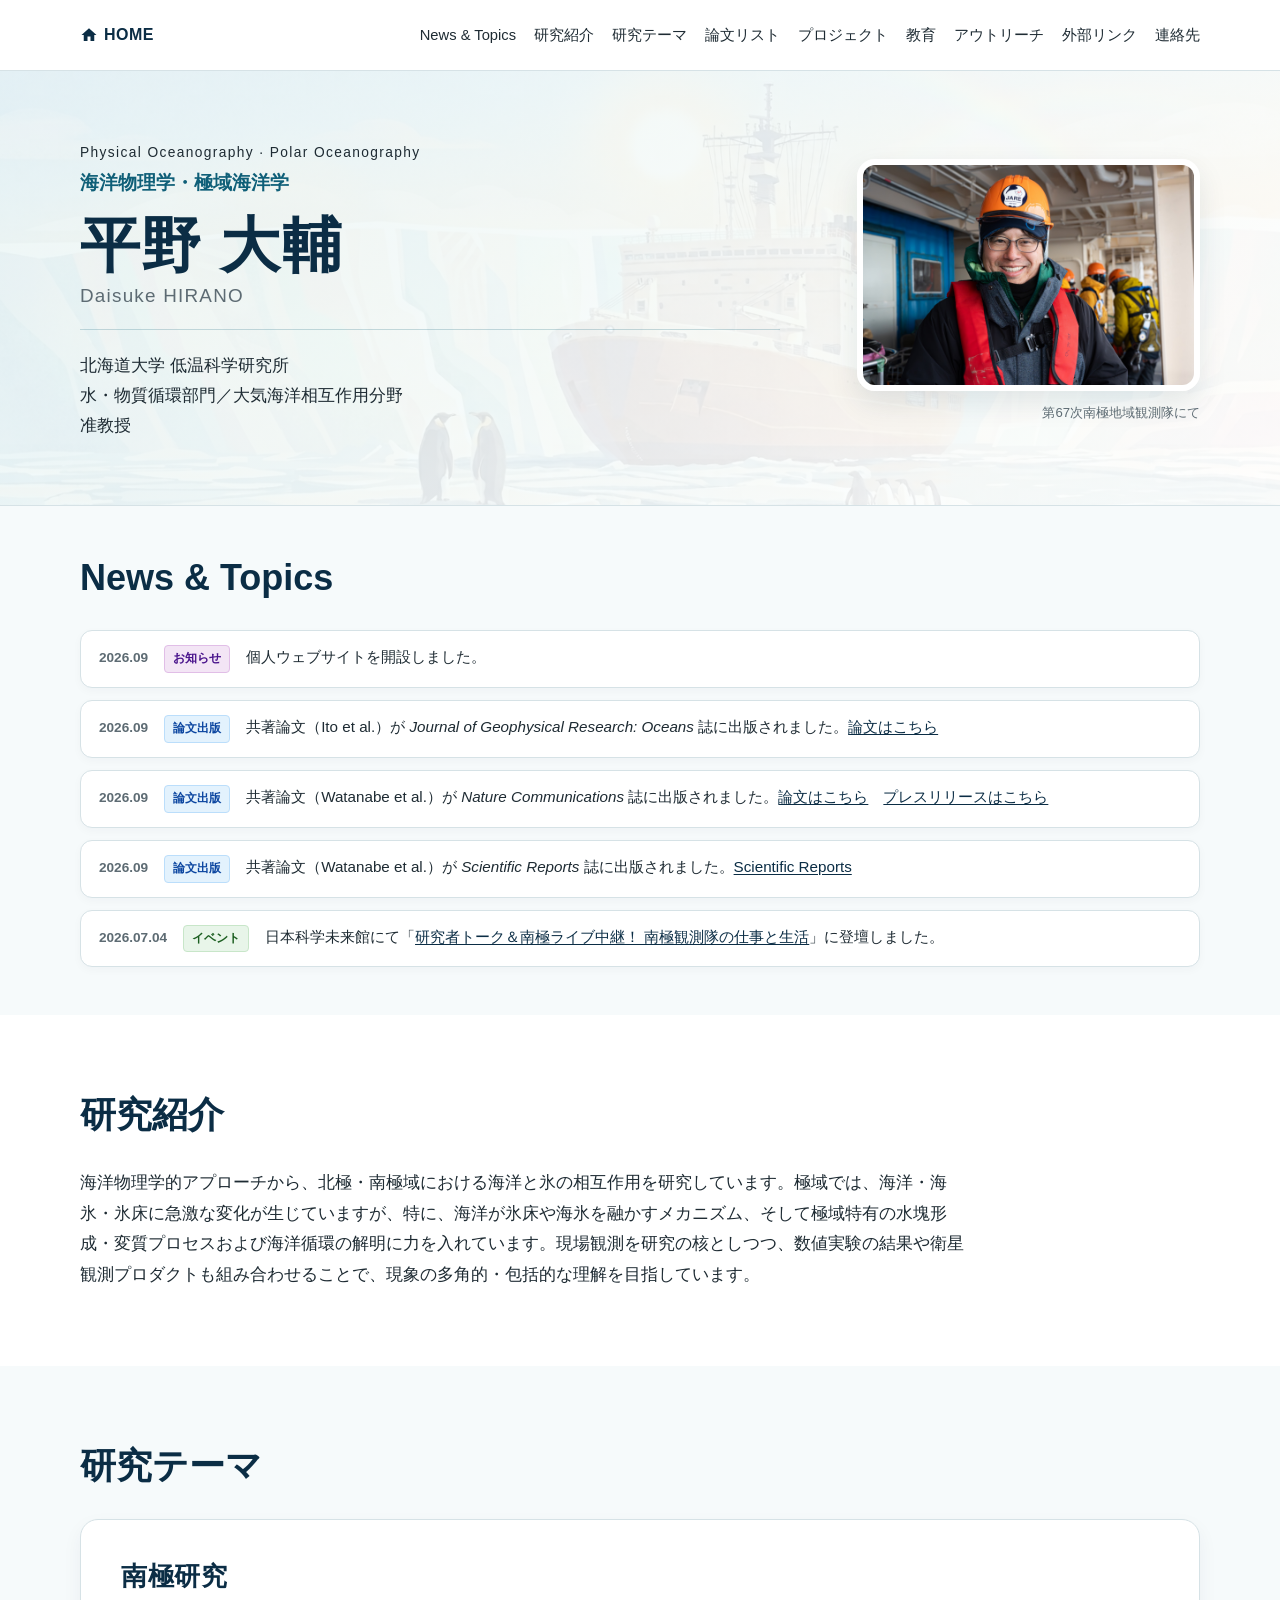
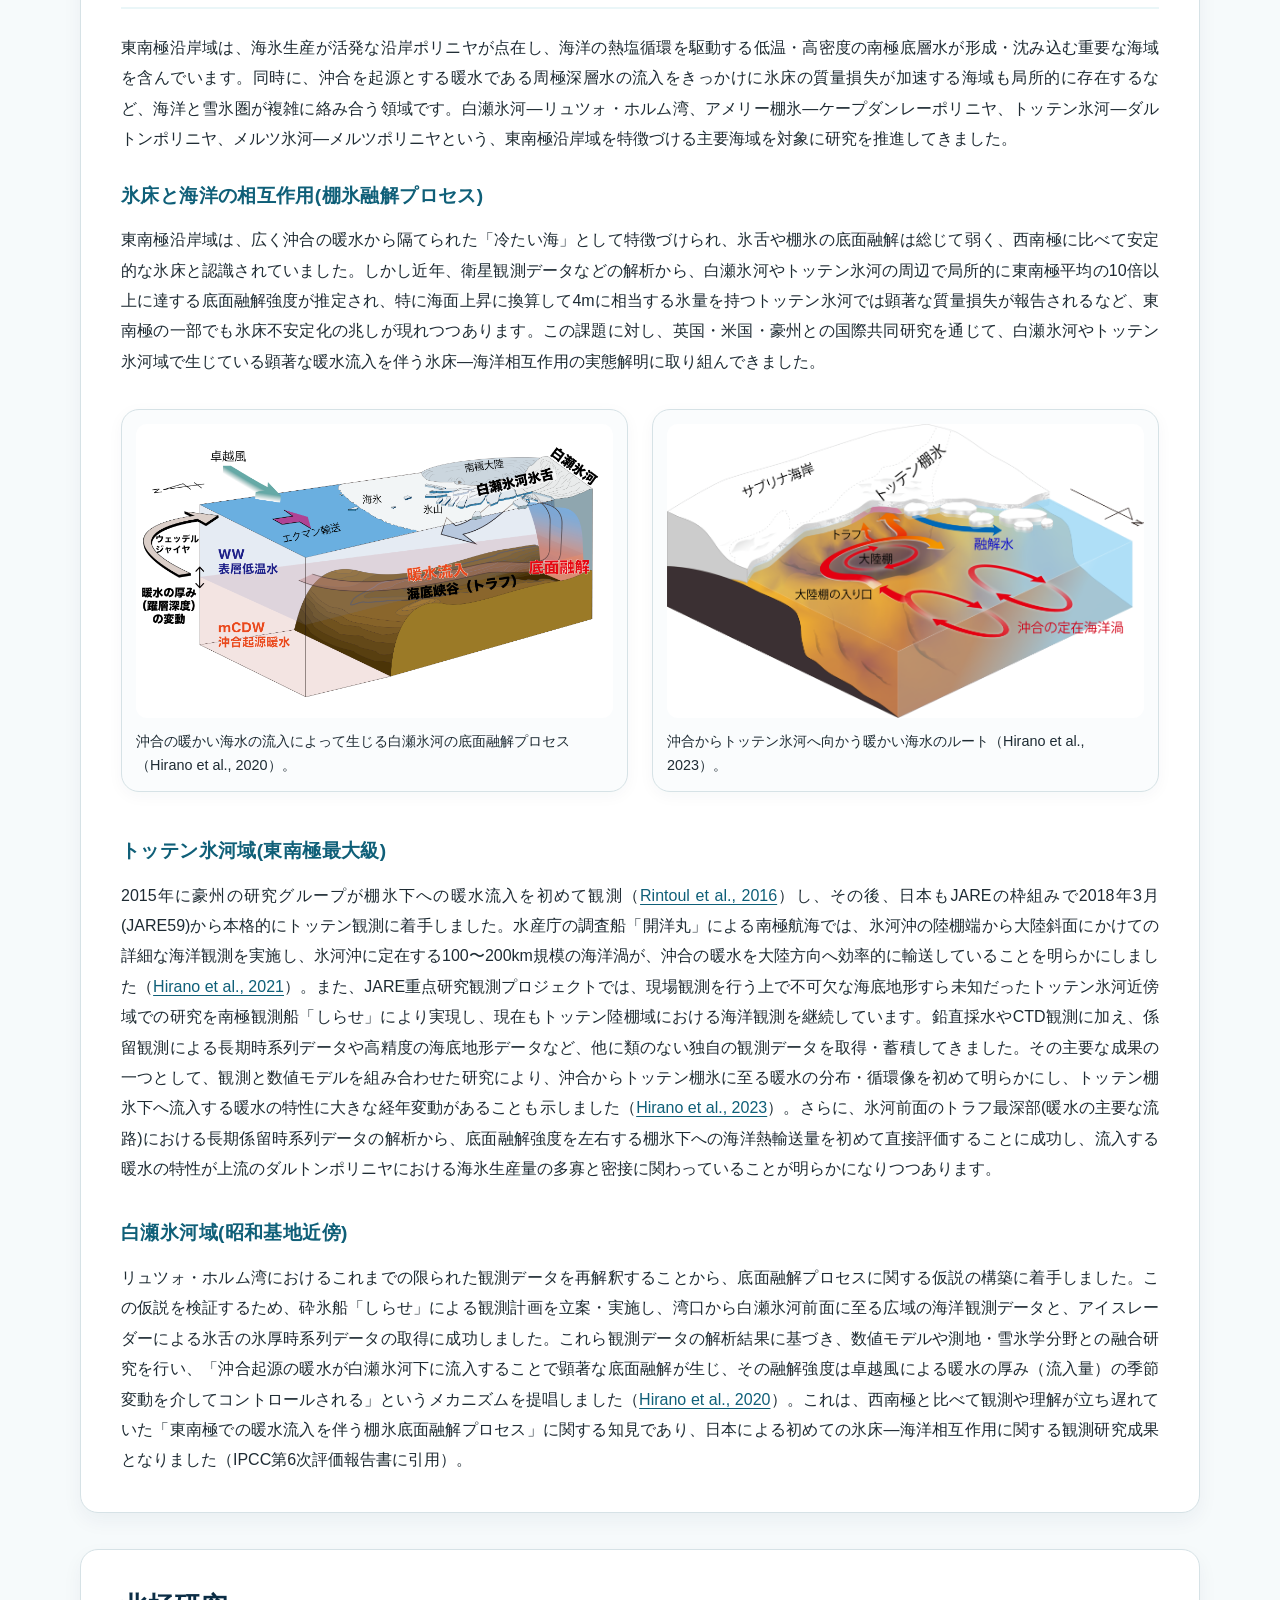
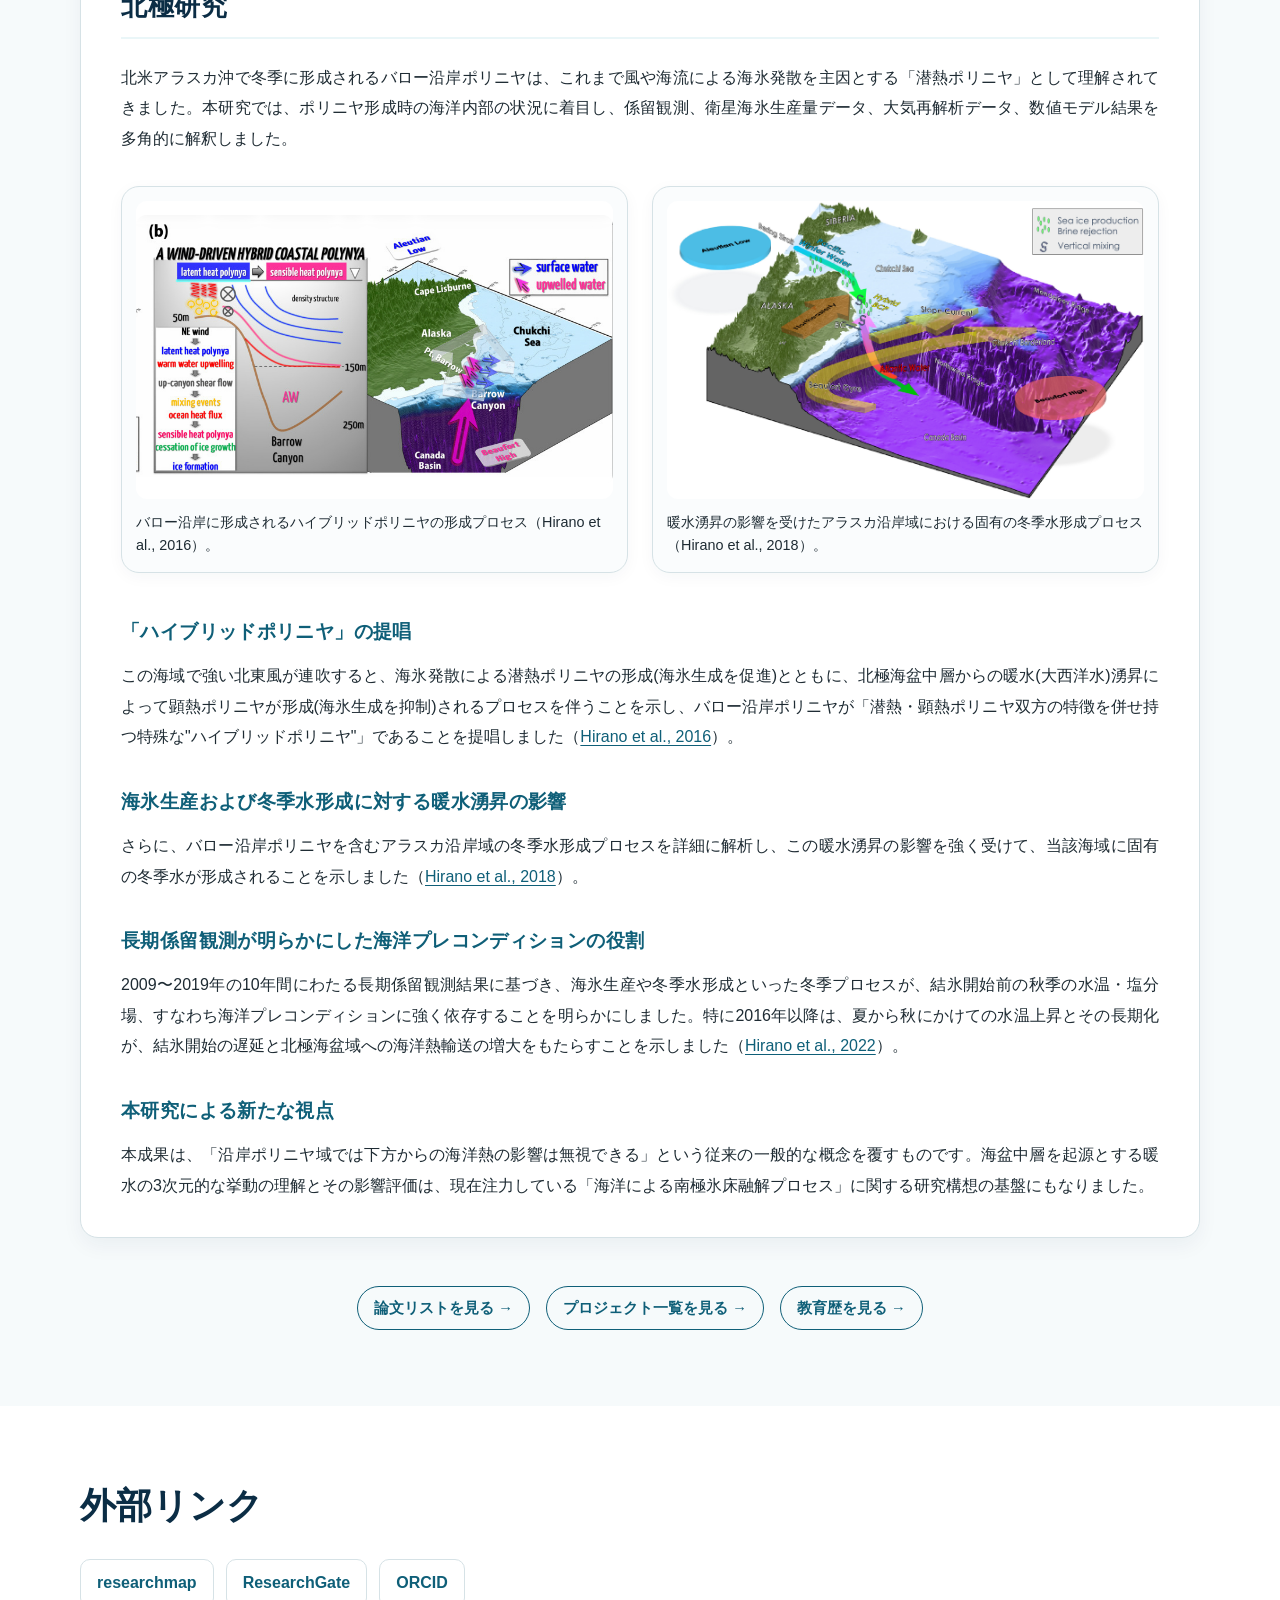
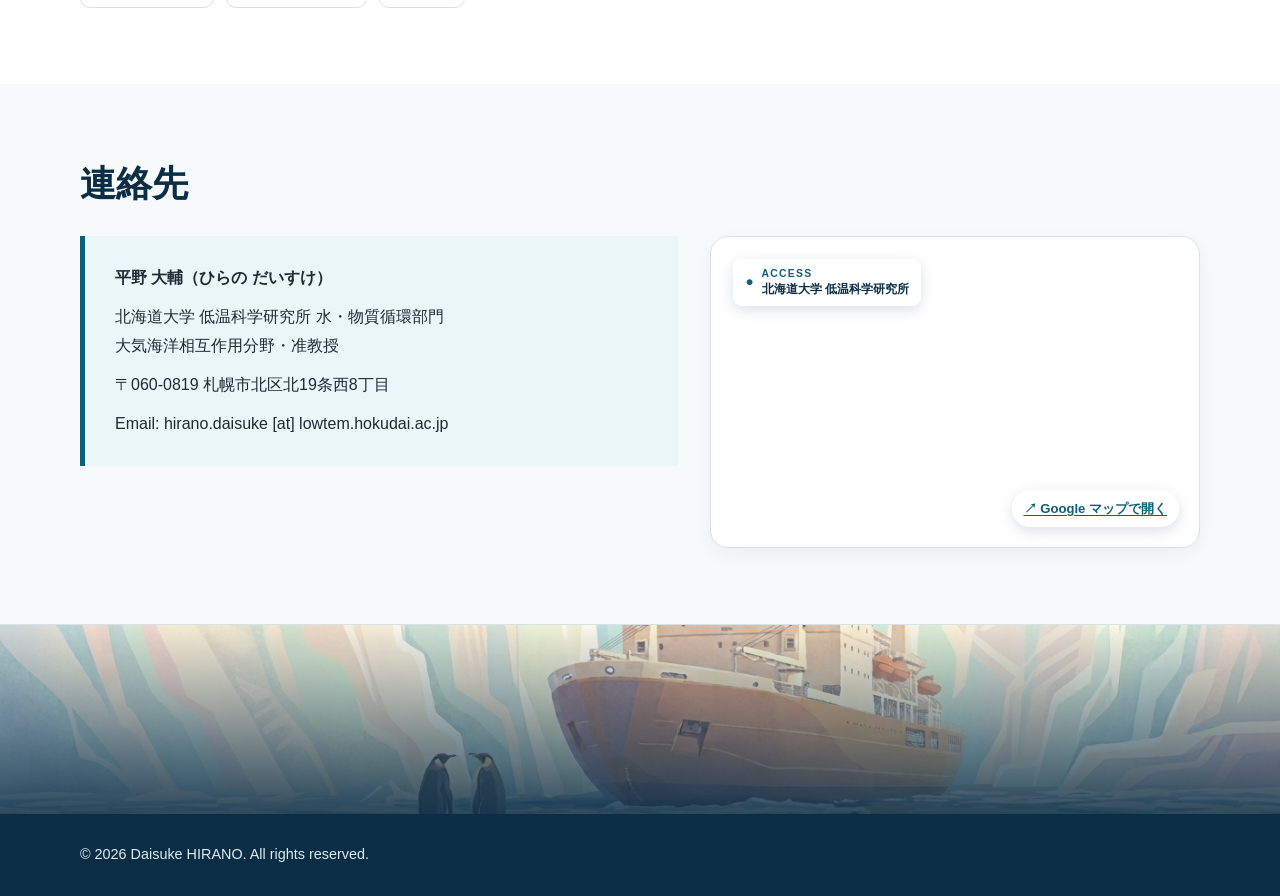
==== commit 4d9df526: "Update news section with recent publications and events" ====
--- a/index.html
+++ b/index.html
@@ -74,7 +74,7 @@
   </header>
   <main>
     <section class="hero"><div class="container hero-grid"><div class="hero-text"><div class="hero-identity"><p class="eyebrow">Physical Oceanography · Polar Oceanography</p><p class="field">海洋物理学・極域海洋学</p><h1>平野 大輔<span class="name-en">Daisuke HIRANO</span></h1></div><p class="affiliation">北海道大学 低温科学研究所<br>水・物質循環部門／大気海洋相互作用分野<br>准教授</p></div><figure class="hero-photo"><img src="assets/images/profile.jpg" alt="第67次南極地域観測隊での観測風景" width="1620" height="1080"><figcaption>第67次南極地域観測隊にて</figcaption></figure></div></section>
-    <section id="news" class="section section-alt section--news"><div class="container"><h2 class="section-heading">News &amp; Topics</h2><div class="news-list"><article class="news-item"><span class="news-date">2026.09</span><span class="news-tag tag--info">お知らせ</span><div class="news-content">個人ウェブサイトを開設しました。</div></article><article class="news-item"><span class="news-date">2026.09</span><span class="news-tag tag--paper">論文出版</span><div class="news-content">共著論文（Watanabe et al.）が <em>Nature Communications</em> 誌に出版されました。<a href="https://www.nature.com/articles/s41467-026-77441-z" target="_blank" rel="noopener noreferrer">論文はこちら</a>　<a href="https://www.hokudai.ac.jp/news/2026/09/post-2445.html" target="_blank" rel="noopener noreferrer">プレスリリースはこちら</a></div></article><article class="news-item"><span class="news-date">2026.09</span><span class="news-tag tag--paper">論文出版</span><div class="news-content">共著論文（Watanabe et al.）が <em>Scientific Reports</em> 誌に出版されました。<a href="https://doi.org/10.1038/s41598-026-67810-5" target="_blank" rel="noopener noreferrer">Scientific Reports</a></div></article><article class="news-item"><span class="news-date">2026.07.04</span><span class="news-tag tag--event">イベント</span><div class="news-content">日本科学未来館にて「<a href="https://www.miraikan.jst.go.jp/events/202607044597.html" target="_blank" rel="noopener noreferrer">研究者トーク＆南極ライブ中継！ 南極観測隊の仕事と生活</a>」に登壇しました。</div></article></div></div></section>
+    <section id="news" class="section section-alt section--news"><div class="container"><h2 class="section-heading">News &amp; Topics</h2><div class="news-list"><article class="news-item"><span class="news-date">2026.09</span><span class="news-tag tag--info">お知らせ</span><div class="news-content">個人ウェブサイトを開設しました。</div></article><article class="news-item"><span class="news-date">2026.09</span><span class="news-tag tag--paper">論文出版</span><div class="news-content">共著論文（Ito et al.）が <em>Journal of Geophysical Research: Oceans</em> 誌に出版されました。<a href="https://doi.org/10.1029/2026JC024820" target="_blank" rel="noopener noreferrer">論文はこちら</a></div></article><article class="news-item"><span class="news-date">2026.09</span><span class="news-tag tag--paper">論文出版</span><div class="news-content">共著論文（Watanabe et al.）が <em>Nature Communications</em> 誌に出版されました。<a href="https://www.nature.com/articles/s41467-026-77441-z" target="_blank" rel="noopener noreferrer">論文はこちら</a>　<a href="https://www.hokudai.ac.jp/news/2026/09/post-2445.html" target="_blank" rel="noopener noreferrer">プレスリリースはこちら</a></div></article><article class="news-item"><span class="news-date">2026.09</span><span class="news-tag tag--paper">論文出版</span><div class="news-content">共著論文（Watanabe et al.）が <em>Scientific Reports</em> 誌に出版されました。<a href="https://doi.org/10.1038/s41598-026-67810-5" target="_blank" rel="noopener noreferrer">Scientific Reports</a></div></article><article class="news-item"><span class="news-date">2026.07.04</span><span class="news-tag tag--event">イベント</span><div class="news-content">日本科学未来館にて「<a href="https://www.miraikan.jst.go.jp/events/202607044597.html" target="_blank" rel="noopener noreferrer">研究者トーク＆南極ライブ中継！ 南極観測隊の仕事と生活</a>」に登壇しました。</div></article></div></div></section>
     <section id="about" class="section"><div class="container"><h2 class="section-heading">研究紹介</h2><p class="lead">海洋物理学的アプローチから、北極・南極域における海洋と氷の相互作用を研究しています。極域では、海洋・海氷・氷床に急激な変化が生じていますが、特に、海洋が氷床や海氷を融かすメカニズム、そして極域特有の水塊形成・変質プロセスおよび海洋循環の解明に力を入れています。現場観測を研究の核としつつ、数値実験の結果や衛星観測プロダクトも組み合わせることで、現象の多角的・包括的な理解を目指しています。</p></div></section>
     <section id="research" class="section section-alt"><div class="container"><h2 class="section-heading">研究テーマ</h2><div class="theme-stack">
       <article class="theme-card theme-card--full"><h3>南極研究</h3><p>東南極沿岸域は、海氷生産が活発な沿岸ポリニヤが点在し、海洋の熱塩循環を駆動する低温・高密度の南極底層水が形成・沈み込む重要な海域を含んでいます。同時に、沖合を起源とする暖水である周極深層水の流入をきっかけに氷床の質量損失が加速する海域も局所的に存在するなど、海洋と雪氷圏が複雑に絡み合う領域です。白瀬氷河―リュツォ・ホルム湾、アメリー棚氷―ケープダンレーポリニヤ、トッテン氷河―ダルトンポリニヤ、メルツ氷河―メルツポリニヤという、東南極沿岸域を特徴づける主要海域を対象に研究を推進してきました。</p><h4>氷床と海洋の相互作用(棚氷融解プロセス)</h4><p>東南極沿岸域は、広く沖合の暖水から隔てられた「冷たい海」として特徴づけられ、氷舌や棚氷の底面融解は総じて弱く、西南極に比べて安定的な氷床と認識されていました。しかし近年、衛星観測データなどの解析から、白瀬氷河やトッテン氷河の周辺で局所的に東南極平均の10倍以上に達する底面融解強度が推定され、特に海面上昇に換算して4mに相当する氷量を持つトッテン氷河では顕著な質量損失が報告されるなど、東南極の一部でも氷床不安定化の兆しが現れつつあります。この課題に対し、英国・米国・豪州との国際共同研究を通じて、白瀬氷河やトッテン氷河域で生じている顕著な暖水流入を伴う氷床―海洋相互作用の実態解明に取り組んできました。</p><div class="research-figure-grid" aria-label="白瀬氷河とトッテン氷河の底面融解プロセスの模式図"><figure class="research-figure"><a href="assets/images/shirase-glacier-process.png" target="_blank" rel="noopener noreferrer" aria-label="白瀬氷河の模式図を拡大表示"><img src="assets/images/shirase-glacier-process.png" alt="沖合の暖かい海水の流入によって生じる白瀬氷河の底面融解プロセス" loading="lazy"></a><figcaption>沖合の暖かい海水の流入によって生じる白瀬氷河の底面融解プロセス（Hirano et al., 2020）。</figcaption></figure><figure class="research-figure"><a href="assets/images/totten-ocean-circulation.png" target="_blank" rel="noopener noreferrer" aria-label="トッテン氷河の模式図を拡大表示"><img src="assets/images/totten-ocean-circulation.png" alt="沖合からトッテン氷河へ向かう暖かい海水のルート" loading="lazy"></a><figcaption>沖合からトッテン氷河へ向かう暖かい海水のルート（Hirano et al., 2023）。</figcaption></figure></div><h4>トッテン氷河域(東南極最大級)</h4><p>2015年に豪州の研究グループが棚氷下への暖水流入を初めて観測（<a href="https://doi.org/10.1126/sciadv.1601610" target="_blank" rel="noopener noreferrer">Rintoul et al., 2016</a>）し、その後、日本もJAREの枠組みで2018年3月(JARE59)から本格的にトッテン観測に着手しました。水産庁の調査船「開洋丸」による南極航海では、氷河沖の陸棚端から大陸斜面にかけての詳細な海洋観測を実施し、氷河沖に定在する100〜200km規模の海洋渦が、沖合の暖水を大陸方向へ効率的に輸送していることを明らかにしました（<a href="https://doi.org/10.1038/s43247-021-00217-4" target="_blank" rel="noopener noreferrer">Hirano et al., 2021</a>）。また、JARE重点研究観測プロジェクトでは、現場観測を行う上で不可欠な海底地形すら未知だったトッテン氷河近傍域での研究を南極観測船「しらせ」により実現し、現在もトッテン陸棚域における海洋観測を継続しています。鉛直採水やCTD観測に加え、係留観測による長期時系列データや高精度の海底地形データなど、他に類のない独自の観測データを取得・蓄積してきました。その主要な成果の一つとして、観測と数値モデルを組み合わせた研究により、沖合からトッテン棚氷に至る暖水の分布・循環像を初めて明らかにし、トッテン棚氷下へ流入する暖水の特性に大きな経年変動があることも示しました（<a href="https://doi.org/10.1038/s41467-023-39764-z" target="_blank" rel="noopener noreferrer">Hirano et al., 2023</a>）。さらに、氷河前面のトラフ最深部(暖水の主要な流路)における長期係留時系列データの解析から、底面融解強度を左右する棚氷下への海洋熱輸送量を初めて直接評価することに成功し、流入する暖水の特性が上流のダルトンポリニヤにおける海氷生産量の多寡と密接に関わっていることが明らかになりつつあります。</p><h4>白瀬氷河域(昭和基地近傍)</h4><p>リュツォ・ホルム湾におけるこれまでの限られた観測データを再解釈することから、底面融解プロセスに関する仮説の構築に着手しました。この仮説を検証するため、砕氷船「しらせ」による観測計画を立案・実施し、湾口から白瀬氷河前面に至る広域の海洋観測データと、アイスレーダーによる氷舌の氷厚時系列データの取得に成功しました。これら観測データの解析結果に基づき、数値モデルや測地・雪氷学分野との融合研究を行い、「沖合起源の暖水が白瀬氷河下に流入することで顕著な底面融解が生じ、その融解強度は卓越風による暖水の厚み（流入量）の季節変動を介してコントロールされる」というメカニズムを提唱しました（<a href="https://doi.org/10.1038/s41467-020-17527-4" target="_blank" rel="noopener noreferrer">Hirano et al., 2020</a>）。これは、西南極と比べて観測や理解が立ち遅れていた「東南極での暖水流入を伴う棚氷底面融解プロセス」に関する知見であり、日本による初めての氷床―海洋相互作用に関する観測研究成果となりました（IPCC第6次評価報告書に引用）。</p></article>
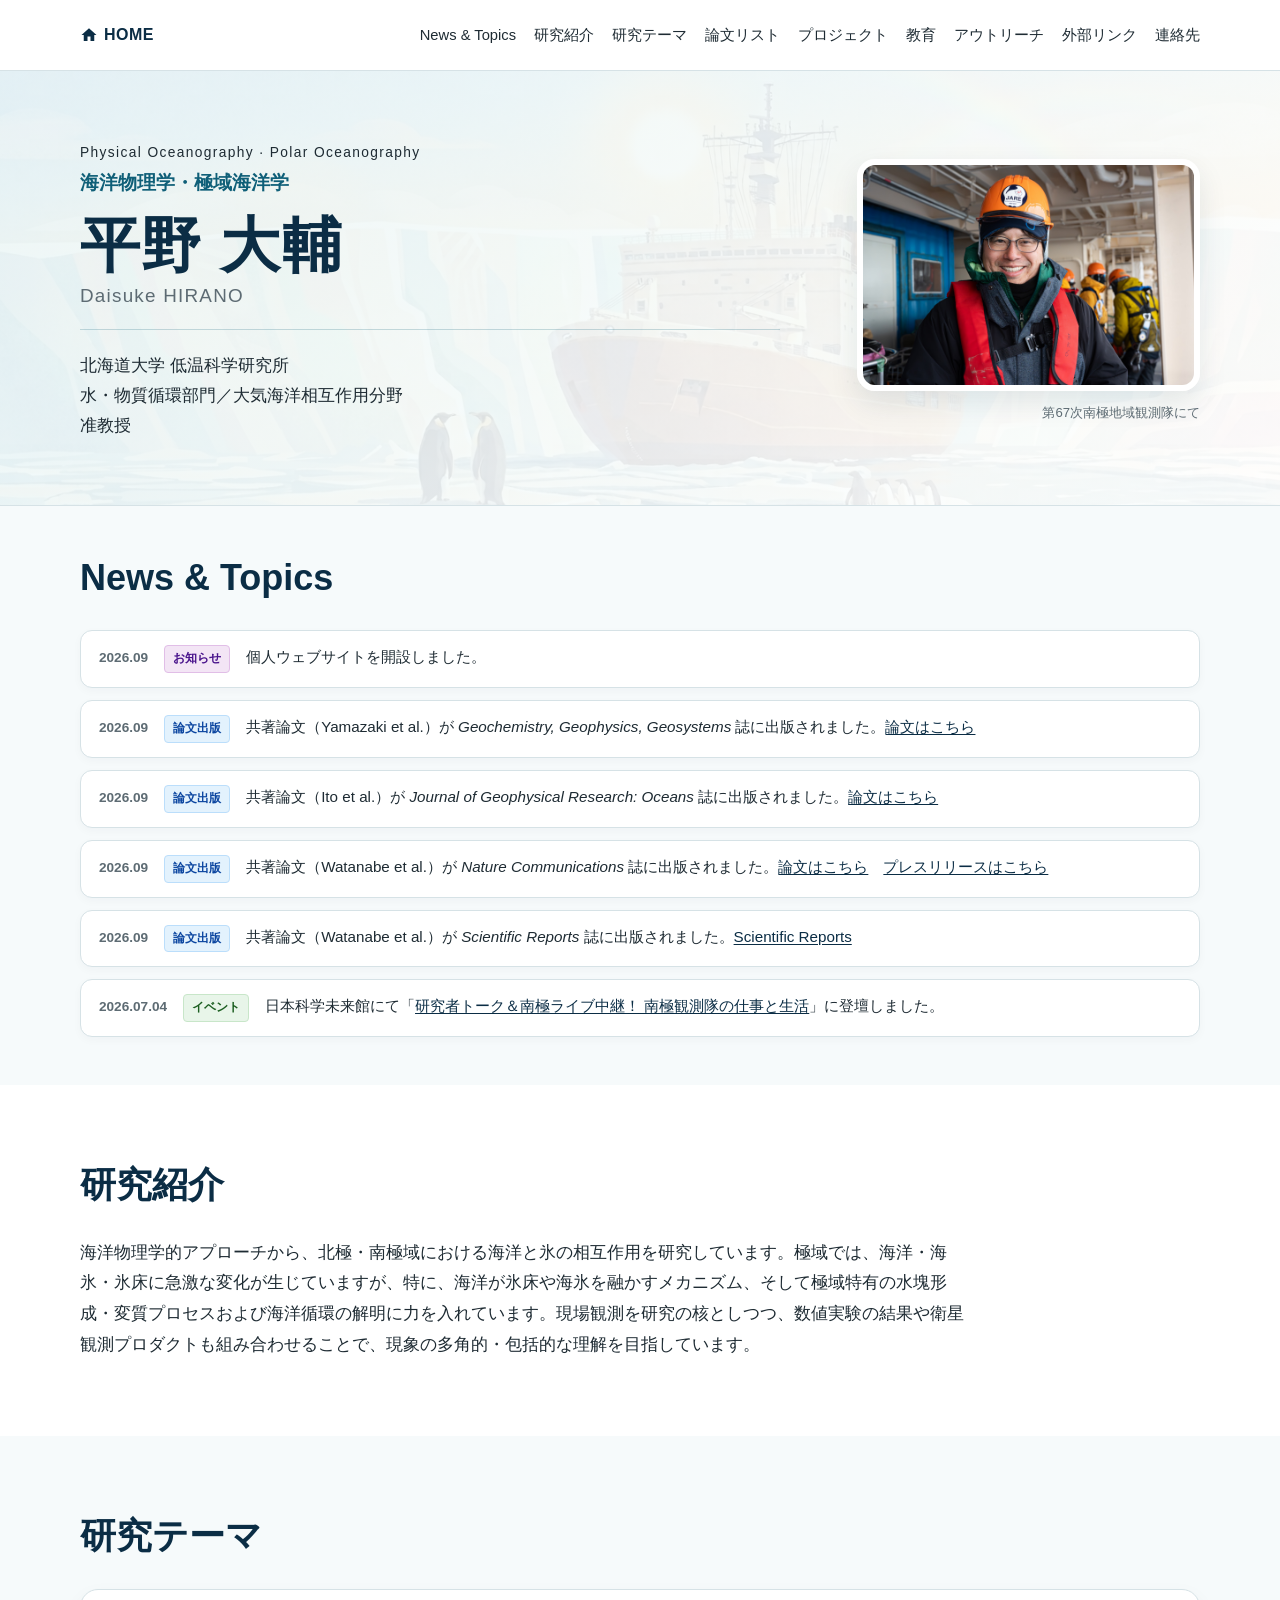
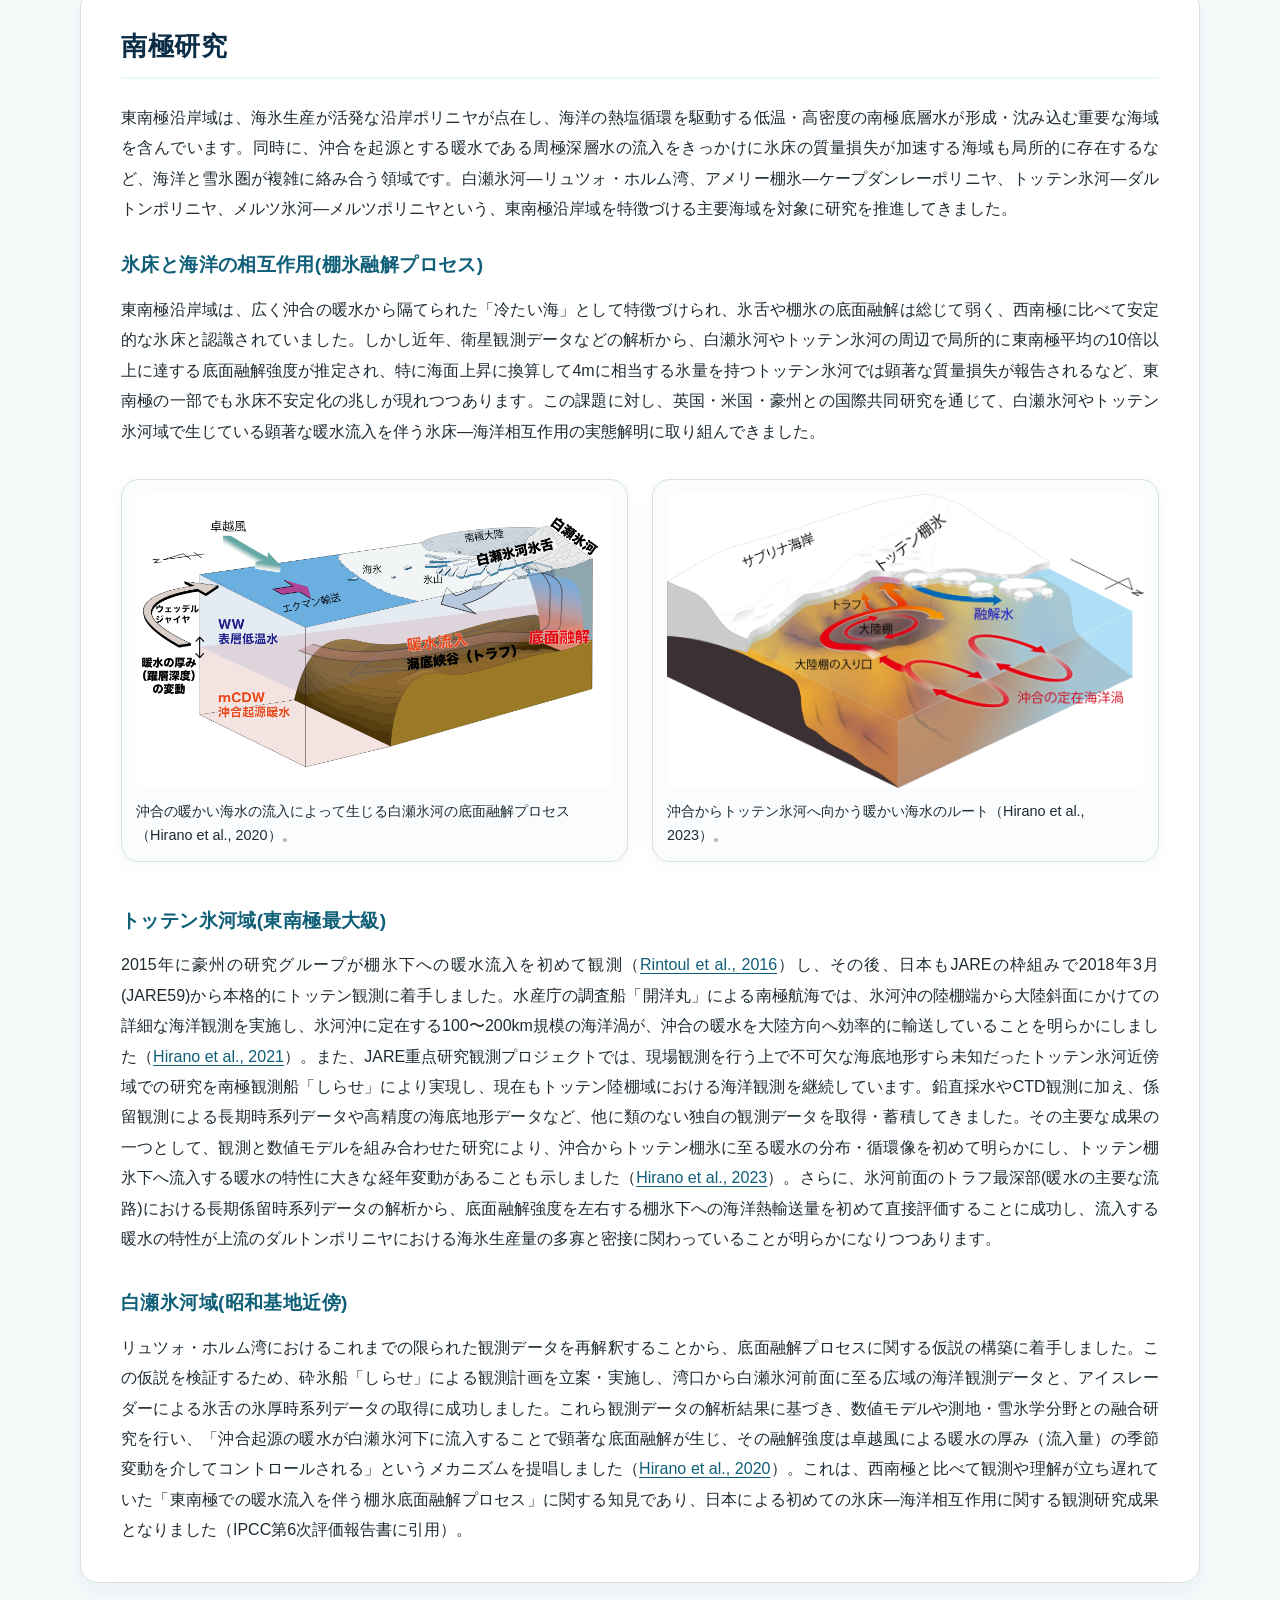
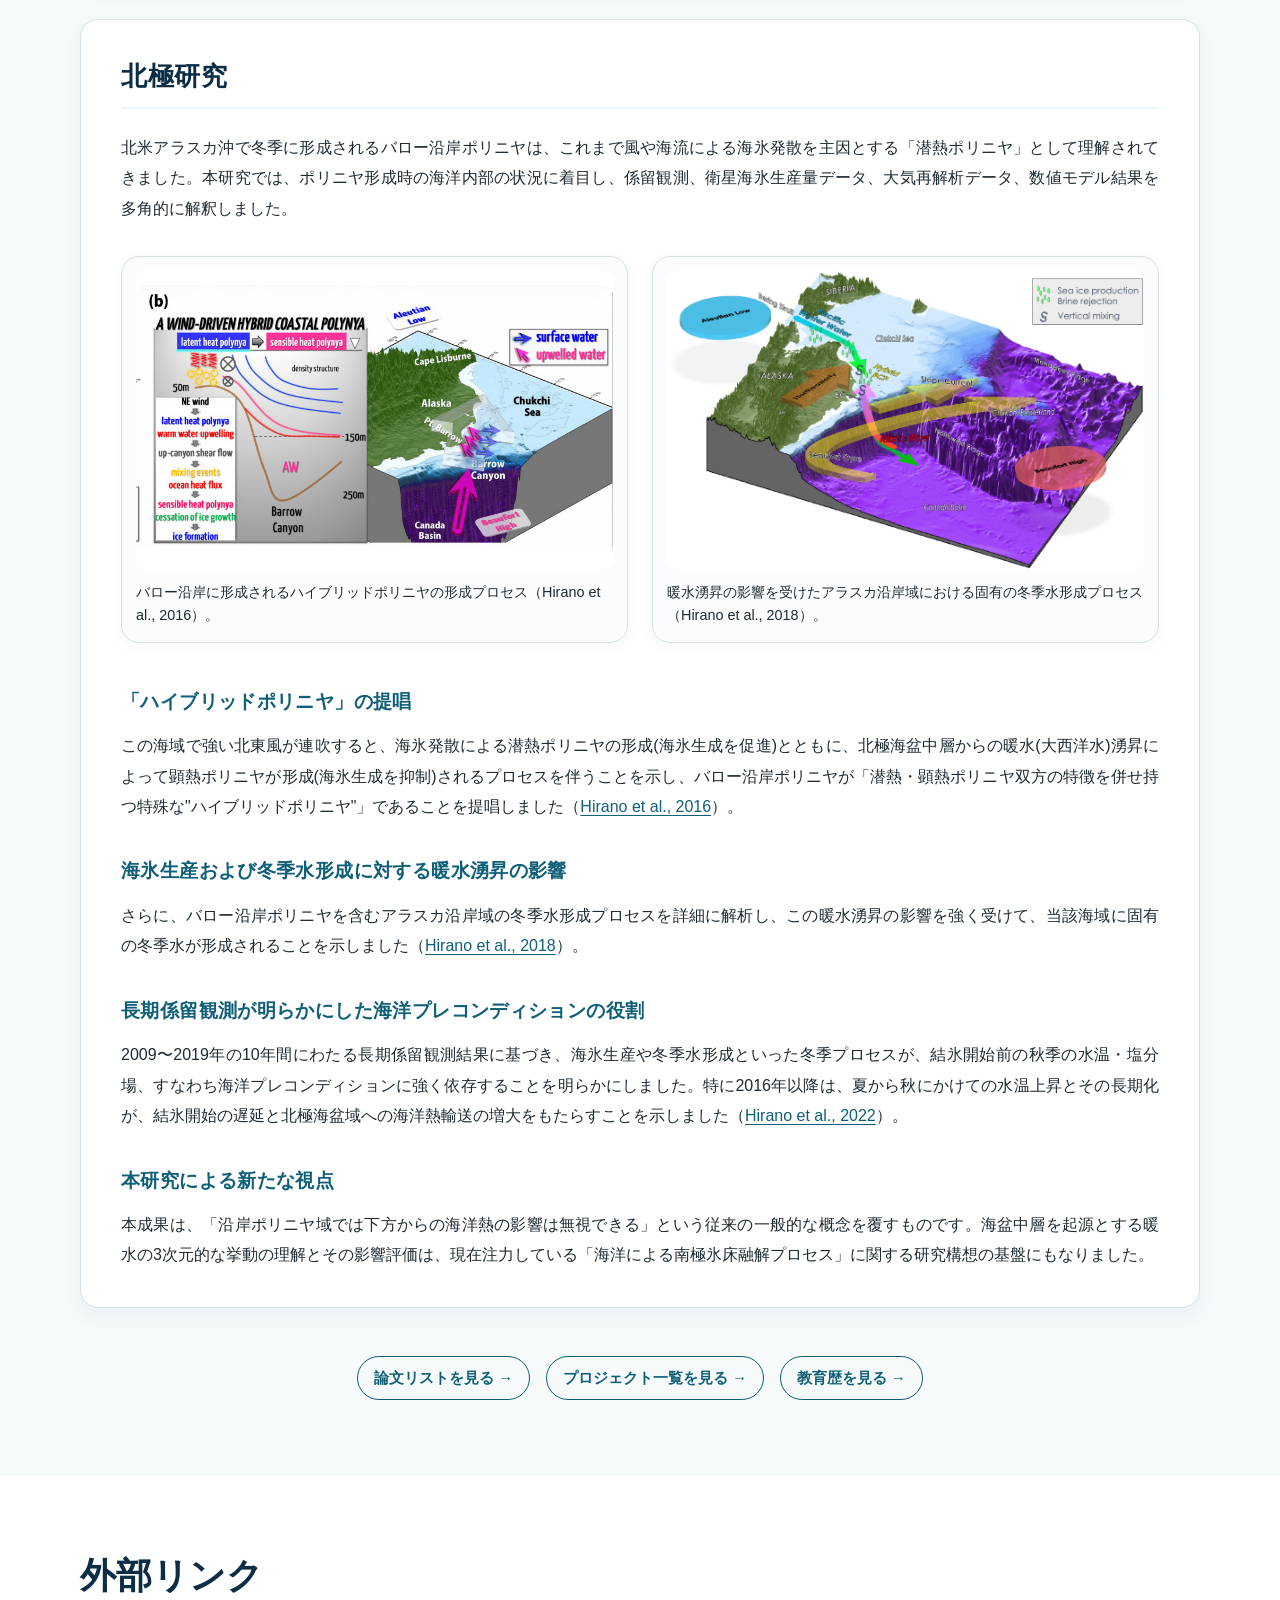
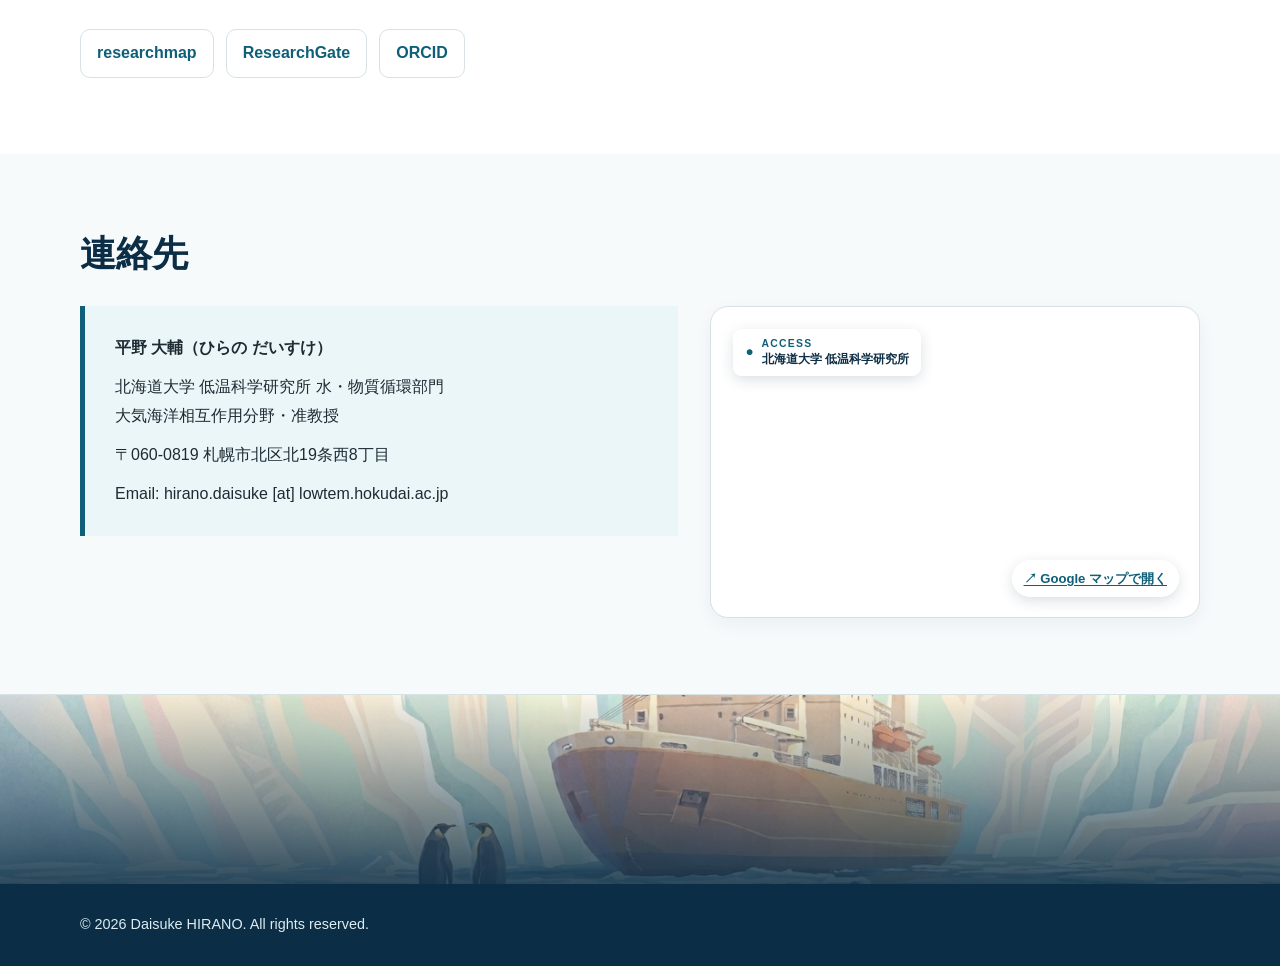
==== commit fef1c792: "Update news section with recent publications and events" ====
--- a/index.html
+++ b/index.html
@@ -74,7 +74,7 @@
   </header>
   <main>
     <section class="hero"><div class="container hero-grid"><div class="hero-text"><div class="hero-identity"><p class="eyebrow">Physical Oceanography · Polar Oceanography</p><p class="field">海洋物理学・極域海洋学</p><h1>平野 大輔<span class="name-en">Daisuke HIRANO</span></h1></div><p class="affiliation">北海道大学 低温科学研究所<br>水・物質循環部門／大気海洋相互作用分野<br>准教授</p></div><figure class="hero-photo"><img src="assets/images/profile.jpg" alt="第67次南極地域観測隊での観測風景" width="1620" height="1080"><figcaption>第67次南極地域観測隊にて</figcaption></figure></div></section>
-    <section id="news" class="section section-alt section--news"><div class="container"><h2 class="section-heading">News &amp; Topics</h2><div class="news-list"><article class="news-item"><span class="news-date">2026.09</span><span class="news-tag tag--info">お知らせ</span><div class="news-content">個人ウェブサイトを開設しました。</div></article><article class="news-item"><span class="news-date">2026.09</span><span class="news-tag tag--paper">論文出版</span><div class="news-content">共著論文（Ito et al.）が <em>Journal of Geophysical Research: Oceans</em> 誌に出版されました。<a href="https://doi.org/10.1029/2026JC024820" target="_blank" rel="noopener noreferrer">論文はこちら</a></div></article><article class="news-item"><span class="news-date">2026.09</span><span class="news-tag tag--paper">論文出版</span><div class="news-content">共著論文（Watanabe et al.）が <em>Nature Communications</em> 誌に出版されました。<a href="https://www.nature.com/articles/s41467-026-77441-z" target="_blank" rel="noopener noreferrer">論文はこちら</a>　<a href="https://www.hokudai.ac.jp/news/2026/09/post-2445.html" target="_blank" rel="noopener noreferrer">プレスリリースはこちら</a></div></article><article class="news-item"><span class="news-date">2026.09</span><span class="news-tag tag--paper">論文出版</span><div class="news-content">共著論文（Watanabe et al.）が <em>Scientific Reports</em> 誌に出版されました。<a href="https://doi.org/10.1038/s41598-026-67810-5" target="_blank" rel="noopener noreferrer">Scientific Reports</a></div></article><article class="news-item"><span class="news-date">2026.07.04</span><span class="news-tag tag--event">イベント</span><div class="news-content">日本科学未来館にて「<a href="https://www.miraikan.jst.go.jp/events/202607044597.html" target="_blank" rel="noopener noreferrer">研究者トーク＆南極ライブ中継！ 南極観測隊の仕事と生活</a>」に登壇しました。</div></article></div></div></section>
+    <section id="news" class="section section-alt section--news"><div class="container"><h2 class="section-heading">News &amp; Topics</h2><div class="news-list"><article class="news-item"><span class="news-date">2026.09</span><span class="news-tag tag--info">お知らせ</span><div class="news-content">個人ウェブサイトを開設しました。</div></article><article class="news-item"><span class="news-date">2026.09</span><span class="news-tag tag--paper">論文出版</span><div class="news-content">共著論文（Yamazaki et al.）が <em>Geochemistry, Geophysics, Geosystems</em> 誌に出版されました。<a href="https://agupubs.onlinelibrary.wiley.com/doi/10.1029/2026GC012975" target="_blank" rel="noopener noreferrer">論文はこちら</a></div></article><article class="news-item"><span class="news-date">2026.09</span><span class="news-tag tag--paper">論文出版</span><div class="news-content">共著論文（Ito et al.）が <em>Journal of Geophysical Research: Oceans</em> 誌に出版されました。<a href="https://doi.org/10.1029/2026JC024820" target="_blank" rel="noopener noreferrer">論文はこちら</a></div></article><article class="news-item"><span class="news-date">2026.09</span><span class="news-tag tag--paper">論文出版</span><div class="news-content">共著論文（Watanabe et al.）が <em>Nature Communications</em> 誌に出版されました。<a href="https://www.nature.com/articles/s41467-026-77441-z" target="_blank" rel="noopener noreferrer">論文はこちら</a>　<a href="https://www.hokudai.ac.jp/news/2026/09/post-2445.html" target="_blank" rel="noopener noreferrer">プレスリリースはこちら</a></div></article><article class="news-item"><span class="news-date">2026.09</span><span class="news-tag tag--paper">論文出版</span><div class="news-content">共著論文（Watanabe et al.）が <em>Scientific Reports</em> 誌に出版されました。<a href="https://doi.org/10.1038/s41598-026-67810-5" target="_blank" rel="noopener noreferrer">Scientific Reports</a></div></article><article class="news-item"><span class="news-date">2026.07.04</span><span class="news-tag tag--event">イベント</span><div class="news-content">日本科学未来館にて「<a href="https://www.miraikan.jst.go.jp/events/202607044597.html" target="_blank" rel="noopener noreferrer">研究者トーク＆南極ライブ中継！ 南極観測隊の仕事と生活</a>」に登壇しました。</div></article></div></div></section>
     <section id="about" class="section"><div class="container"><h2 class="section-heading">研究紹介</h2><p class="lead">海洋物理学的アプローチから、北極・南極域における海洋と氷の相互作用を研究しています。極域では、海洋・海氷・氷床に急激な変化が生じていますが、特に、海洋が氷床や海氷を融かすメカニズム、そして極域特有の水塊形成・変質プロセスおよび海洋循環の解明に力を入れています。現場観測を研究の核としつつ、数値実験の結果や衛星観測プロダクトも組み合わせることで、現象の多角的・包括的な理解を目指しています。</p></div></section>
     <section id="research" class="section section-alt"><div class="container"><h2 class="section-heading">研究テーマ</h2><div class="theme-stack">
       <article class="theme-card theme-card--full"><h3>南極研究</h3><p>東南極沿岸域は、海氷生産が活発な沿岸ポリニヤが点在し、海洋の熱塩循環を駆動する低温・高密度の南極底層水が形成・沈み込む重要な海域を含んでいます。同時に、沖合を起源とする暖水である周極深層水の流入をきっかけに氷床の質量損失が加速する海域も局所的に存在するなど、海洋と雪氷圏が複雑に絡み合う領域です。白瀬氷河―リュツォ・ホルム湾、アメリー棚氷―ケープダンレーポリニヤ、トッテン氷河―ダルトンポリニヤ、メルツ氷河―メルツポリニヤという、東南極沿岸域を特徴づける主要海域を対象に研究を推進してきました。</p><h4>氷床と海洋の相互作用(棚氷融解プロセス)</h4><p>東南極沿岸域は、広く沖合の暖水から隔てられた「冷たい海」として特徴づけられ、氷舌や棚氷の底面融解は総じて弱く、西南極に比べて安定的な氷床と認識されていました。しかし近年、衛星観測データなどの解析から、白瀬氷河やトッテン氷河の周辺で局所的に東南極平均の10倍以上に達する底面融解強度が推定され、特に海面上昇に換算して4mに相当する氷量を持つトッテン氷河では顕著な質量損失が報告されるなど、東南極の一部でも氷床不安定化の兆しが現れつつあります。この課題に対し、英国・米国・豪州との国際共同研究を通じて、白瀬氷河やトッテン氷河域で生じている顕著な暖水流入を伴う氷床―海洋相互作用の実態解明に取り組んできました。</p><div class="research-figure-grid" aria-label="白瀬氷河とトッテン氷河の底面融解プロセスの模式図"><figure class="research-figure"><a href="assets/images/shirase-glacier-process.png" target="_blank" rel="noopener noreferrer" aria-label="白瀬氷河の模式図を拡大表示"><img src="assets/images/shirase-glacier-process.png" alt="沖合の暖かい海水の流入によって生じる白瀬氷河の底面融解プロセス" loading="lazy"></a><figcaption>沖合の暖かい海水の流入によって生じる白瀬氷河の底面融解プロセス（Hirano et al., 2020）。</figcaption></figure><figure class="research-figure"><a href="assets/images/totten-ocean-circulation.png" target="_blank" rel="noopener noreferrer" aria-label="トッテン氷河の模式図を拡大表示"><img src="assets/images/totten-ocean-circulation.png" alt="沖合からトッテン氷河へ向かう暖かい海水のルート" loading="lazy"></a><figcaption>沖合からトッテン氷河へ向かう暖かい海水のルート（Hirano et al., 2023）。</figcaption></figure></div><h4>トッテン氷河域(東南極最大級)</h4><p>2015年に豪州の研究グループが棚氷下への暖水流入を初めて観測（<a href="https://doi.org/10.1126/sciadv.1601610" target="_blank" rel="noopener noreferrer">Rintoul et al., 2016</a>）し、その後、日本もJAREの枠組みで2018年3月(JARE59)から本格的にトッテン観測に着手しました。水産庁の調査船「開洋丸」による南極航海では、氷河沖の陸棚端から大陸斜面にかけての詳細な海洋観測を実施し、氷河沖に定在する100〜200km規模の海洋渦が、沖合の暖水を大陸方向へ効率的に輸送していることを明らかにしました（<a href="https://doi.org/10.1038/s43247-021-00217-4" target="_blank" rel="noopener noreferrer">Hirano et al., 2021</a>）。また、JARE重点研究観測プロジェクトでは、現場観測を行う上で不可欠な海底地形すら未知だったトッテン氷河近傍域での研究を南極観測船「しらせ」により実現し、現在もトッテン陸棚域における海洋観測を継続しています。鉛直採水やCTD観測に加え、係留観測による長期時系列データや高精度の海底地形データなど、他に類のない独自の観測データを取得・蓄積してきました。その主要な成果の一つとして、観測と数値モデルを組み合わせた研究により、沖合からトッテン棚氷に至る暖水の分布・循環像を初めて明らかにし、トッテン棚氷下へ流入する暖水の特性に大きな経年変動があることも示しました（<a href="https://doi.org/10.1038/s41467-023-39764-z" target="_blank" rel="noopener noreferrer">Hirano et al., 2023</a>）。さらに、氷河前面のトラフ最深部(暖水の主要な流路)における長期係留時系列データの解析から、底面融解強度を左右する棚氷下への海洋熱輸送量を初めて直接評価することに成功し、流入する暖水の特性が上流のダルトンポリニヤにおける海氷生産量の多寡と密接に関わっていることが明らかになりつつあります。</p><h4>白瀬氷河域(昭和基地近傍)</h4><p>リュツォ・ホルム湾におけるこれまでの限られた観測データを再解釈することから、底面融解プロセスに関する仮説の構築に着手しました。この仮説を検証するため、砕氷船「しらせ」による観測計画を立案・実施し、湾口から白瀬氷河前面に至る広域の海洋観測データと、アイスレーダーによる氷舌の氷厚時系列データの取得に成功しました。これら観測データの解析結果に基づき、数値モデルや測地・雪氷学分野との融合研究を行い、「沖合起源の暖水が白瀬氷河下に流入することで顕著な底面融解が生じ、その融解強度は卓越風による暖水の厚み（流入量）の季節変動を介してコントロールされる」というメカニズムを提唱しました（<a href="https://doi.org/10.1038/s41467-020-17527-4" target="_blank" rel="noopener noreferrer">Hirano et al., 2020</a>）。これは、西南極と比べて観測や理解が立ち遅れていた「東南極での暖水流入を伴う棚氷底面融解プロセス」に関する知見であり、日本による初めての氷床―海洋相互作用に関する観測研究成果となりました（IPCC第6次評価報告書に引用）。</p></article>
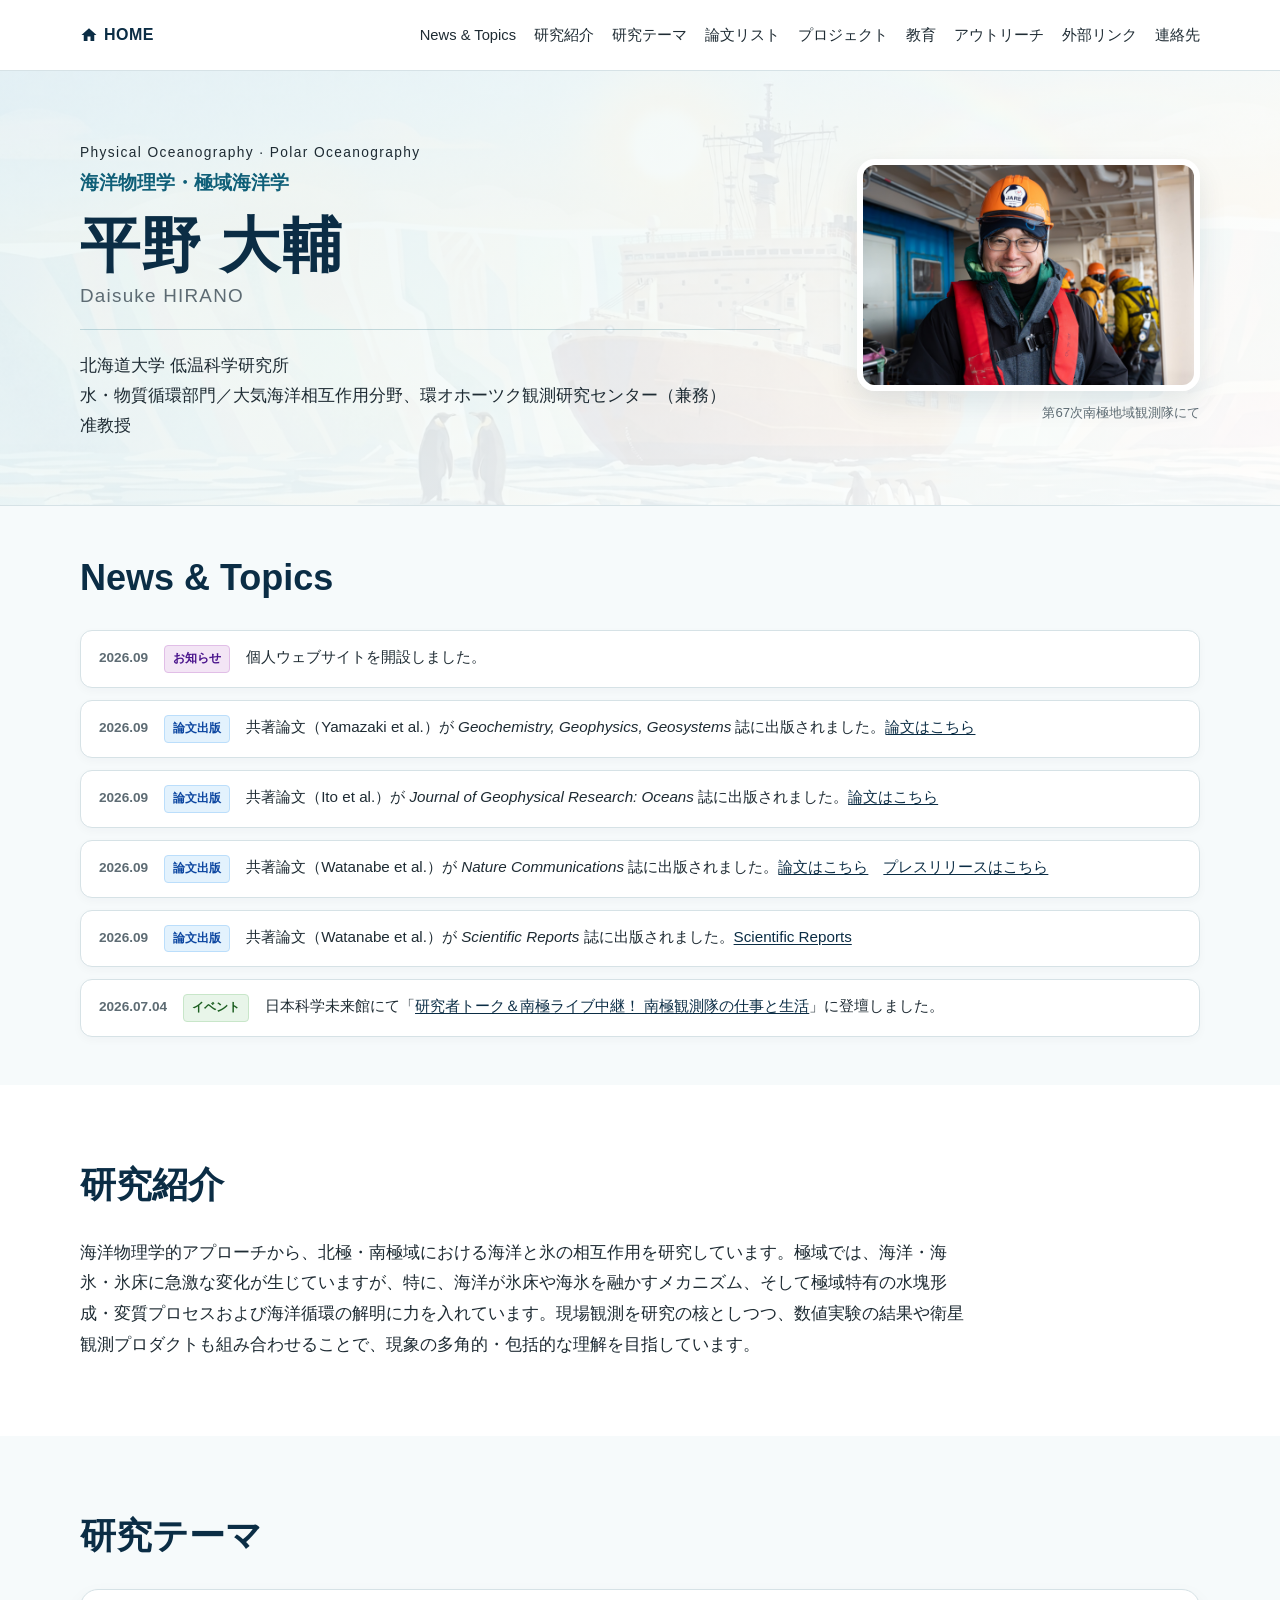
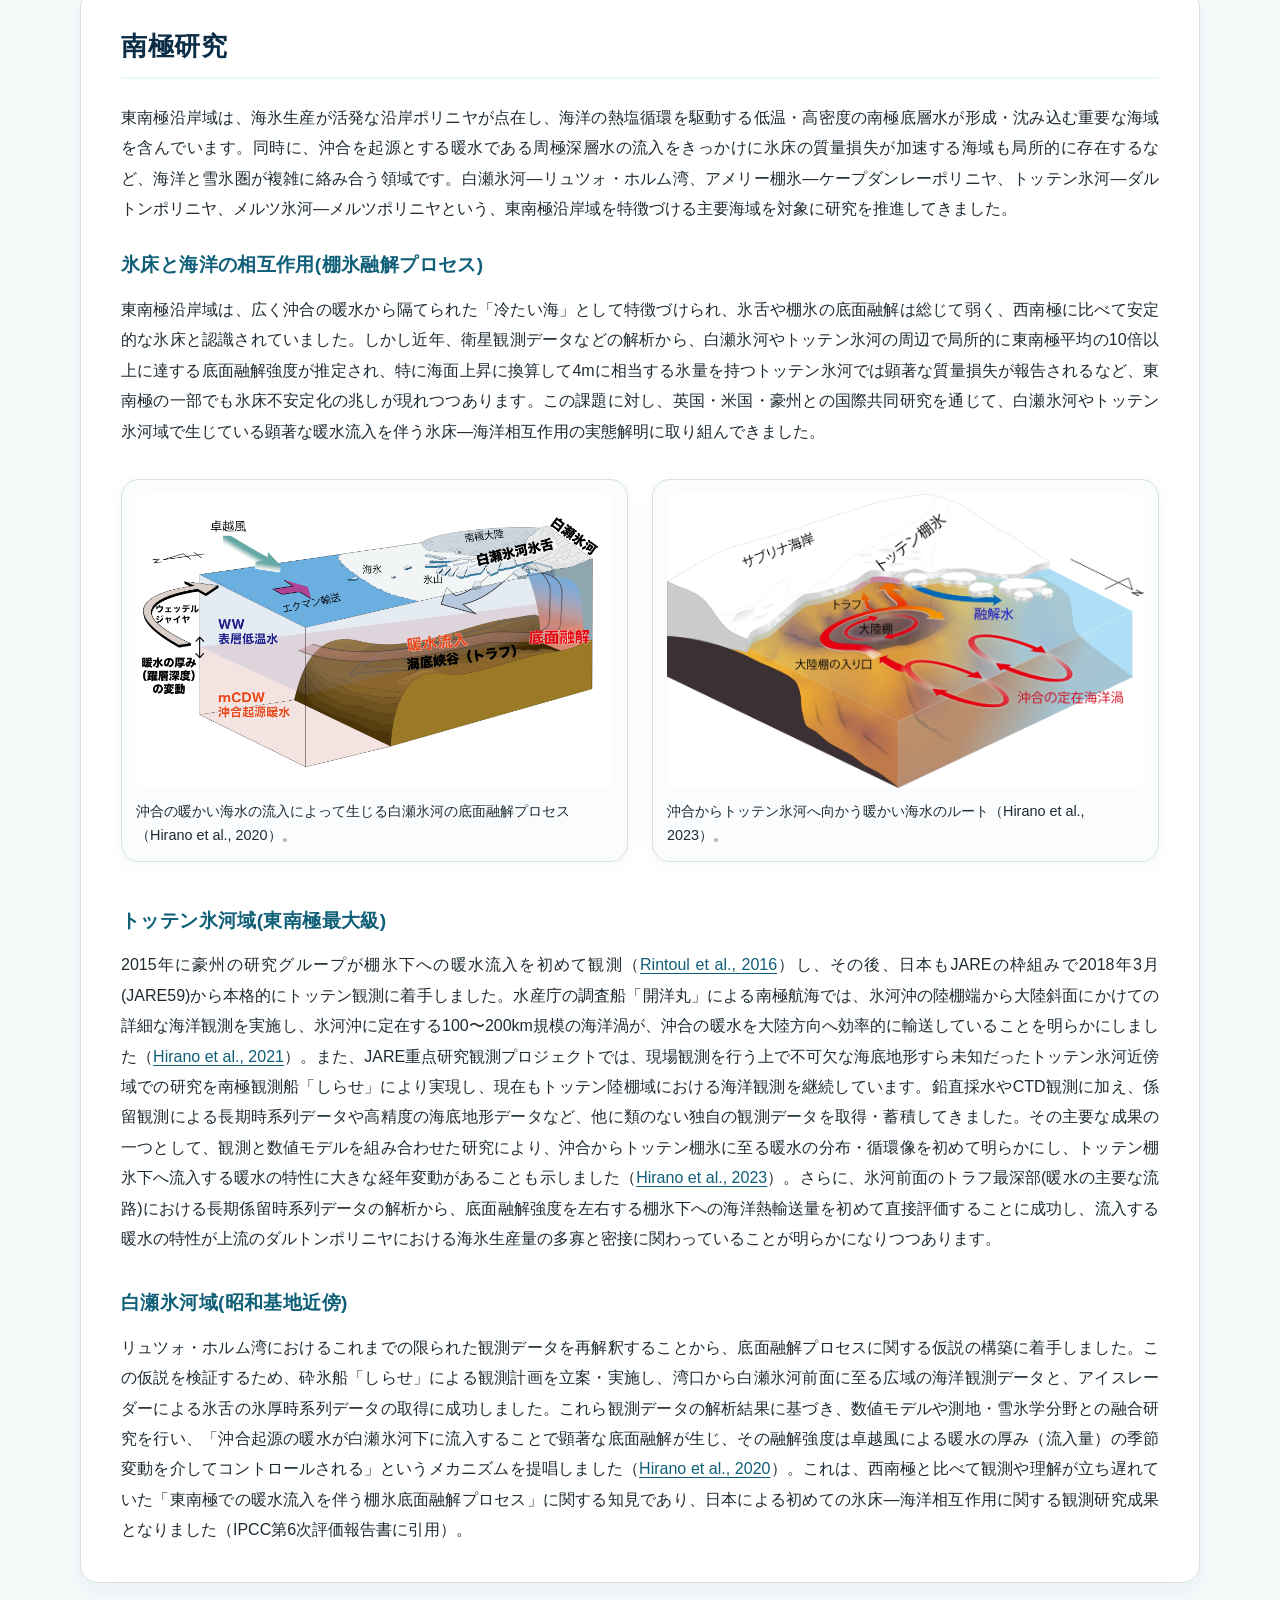
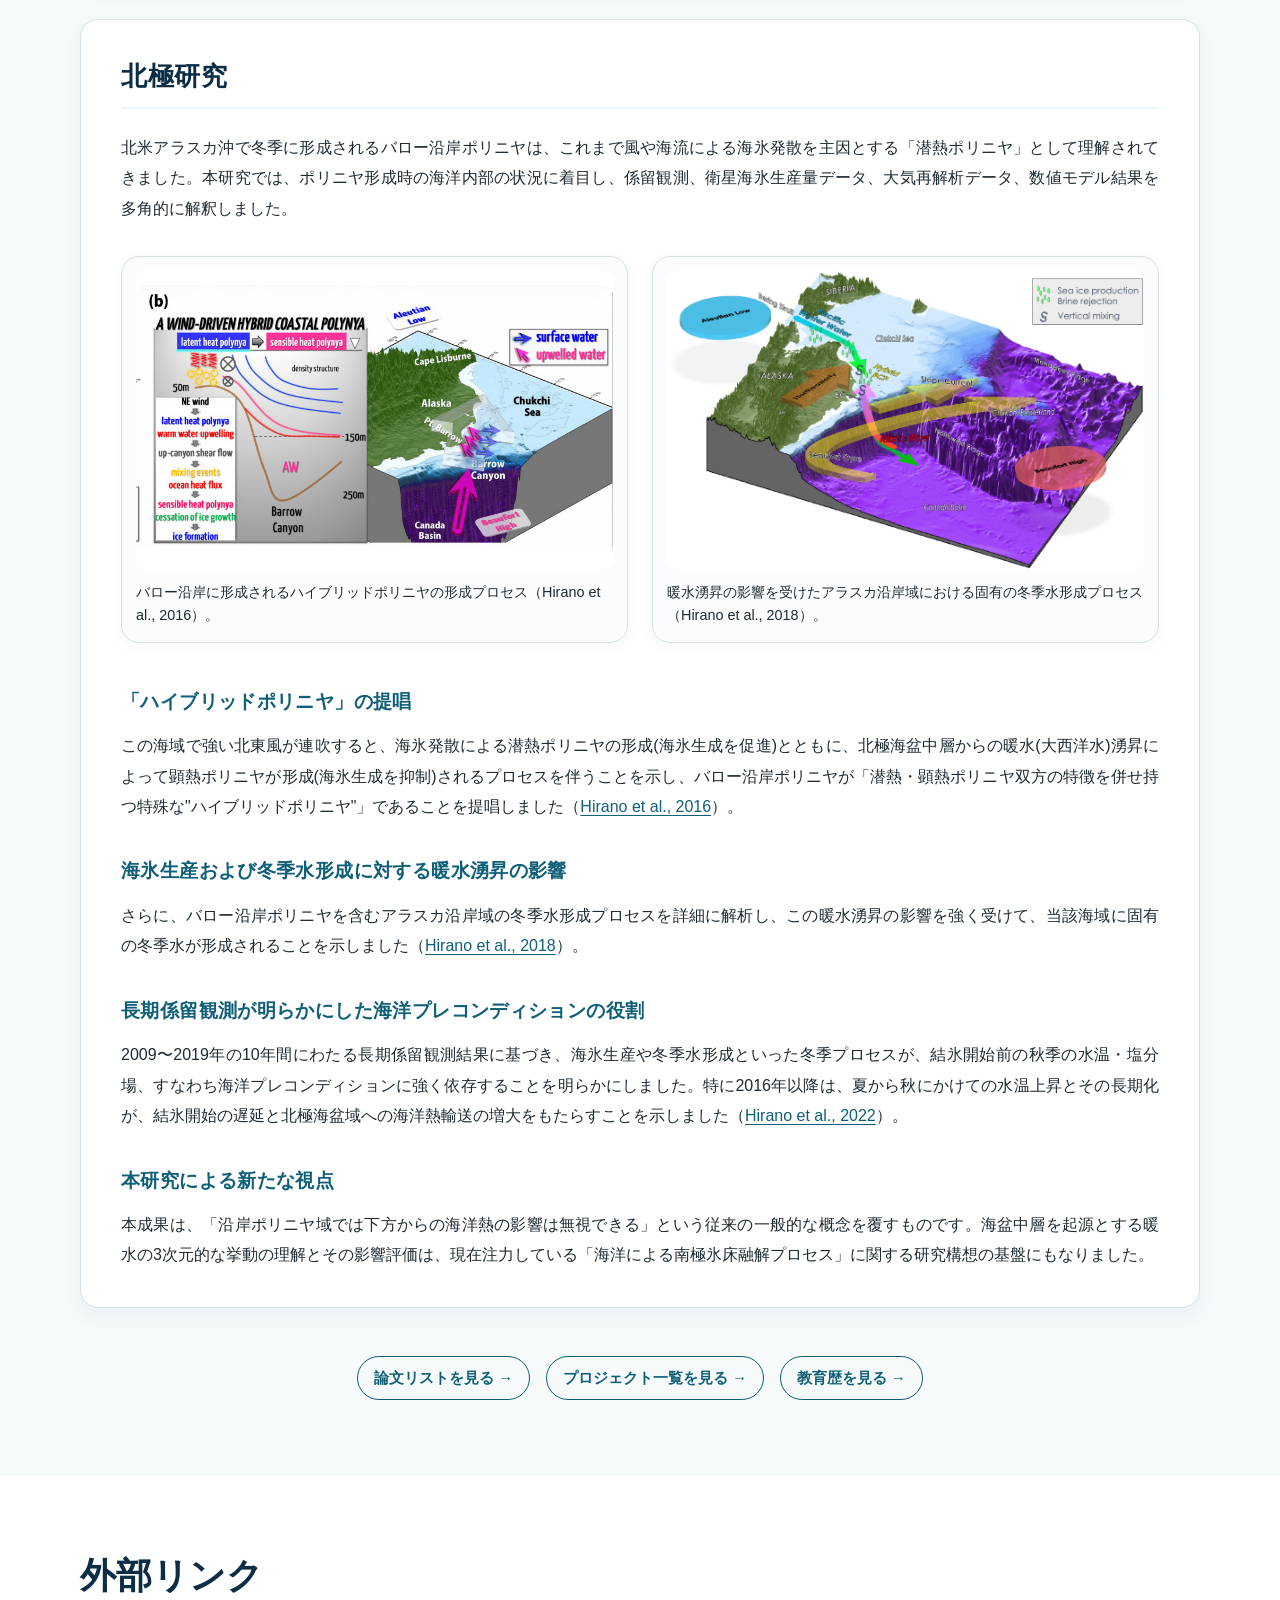
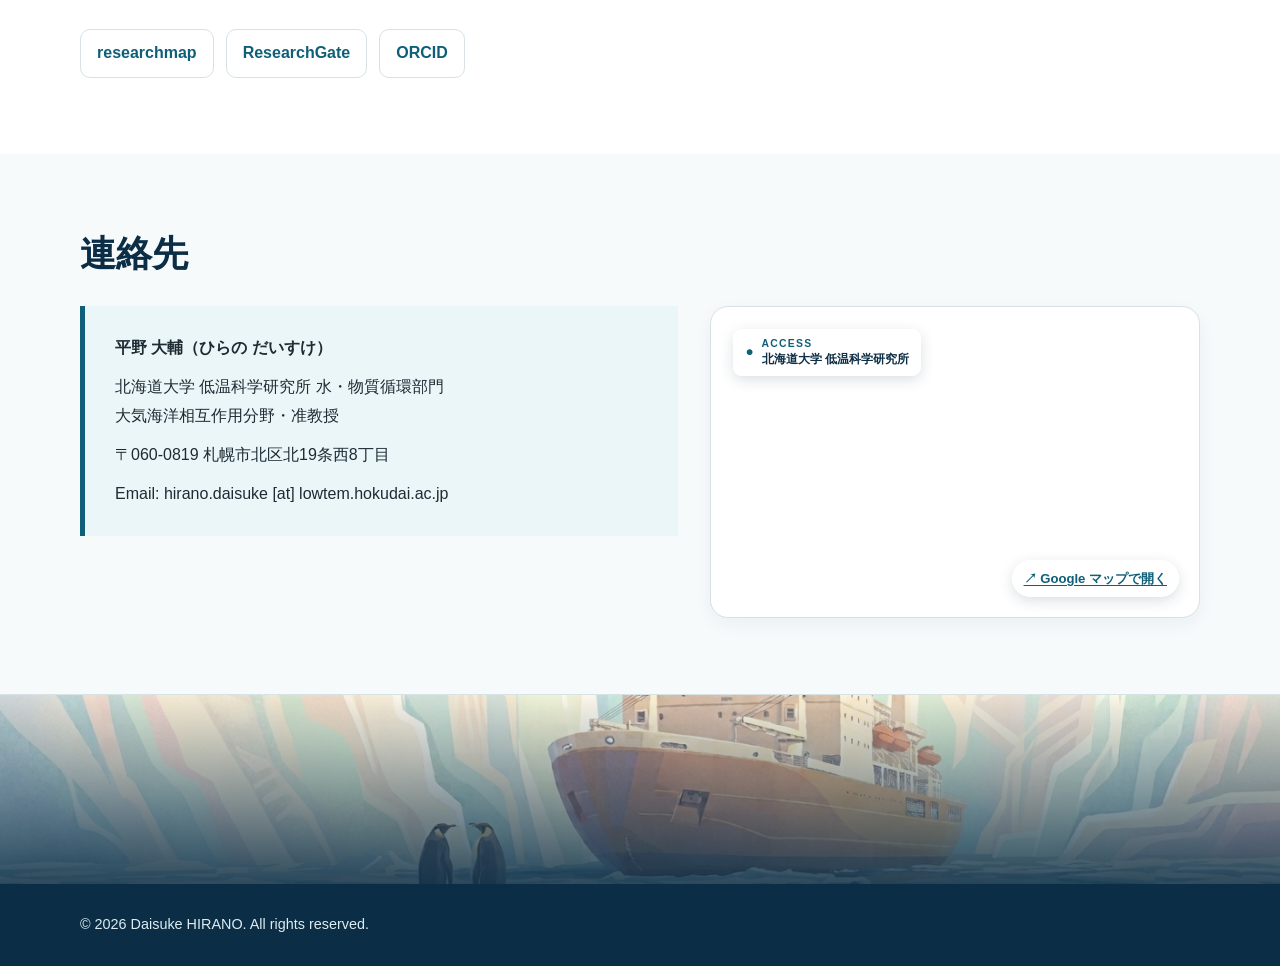
==== commit 20593104: "Update meta description and affiliation in index.html Updated the meta description and affiliation d" ====
--- a/index.html
+++ b/index.html
@@ -4,7 +4,7 @@
   <meta charset="UTF-8">
   <meta name="viewport" content="width=device-width, initial-scale=1.0">
   <title>平野 大輔｜Daisuke HIRANO</title>
-  <meta name="description" content="北海道大学 低温科学研究所 水・物質循環部門 大気海洋相互作用分野 准教授・平野大輔の個人ウェブサイトです。北極・南極における海洋物理学・極域海洋学の研究を紹介しています。">
+  <meta name="description" content="北海道大学 低温科学研究所 水・物質循環部門／大気海洋相互作用分野、環オホーツク観測研究センター（兼務）、環オホーツク観測研究センター（兼務） 准教授・平野大輔の個人ウェブサイトです。北極・南極における海洋物理学・極域海洋学の研究を紹介しています。">
   <link rel="stylesheet" href="assets/css/style.css">
   <style>
     .hero { position: relative; background: linear-gradient(135deg, rgba(234,246,248,.85), rgba(255,255,255,.90)), url("assets/images/shirase-illustration.jpg") center 35% / cover no-repeat; border-bottom: 1px solid var(--line); }
@@ -73,7 +73,7 @@
     </div>
   </header>
   <main>
-    <section class="hero"><div class="container hero-grid"><div class="hero-text"><div class="hero-identity"><p class="eyebrow">Physical Oceanography · Polar Oceanography</p><p class="field">海洋物理学・極域海洋学</p><h1>平野 大輔<span class="name-en">Daisuke HIRANO</span></h1></div><p class="affiliation">北海道大学 低温科学研究所<br>水・物質循環部門／大気海洋相互作用分野<br>准教授</p></div><figure class="hero-photo"><img src="assets/images/profile.jpg" alt="第67次南極地域観測隊での観測風景" width="1620" height="1080"><figcaption>第67次南極地域観測隊にて</figcaption></figure></div></section>
+    <section class="hero"><div class="container hero-grid"><div class="hero-text"><div class="hero-identity"><p class="eyebrow">Physical Oceanography · Polar Oceanography</p><p class="field">海洋物理学・極域海洋学</p><h1>平野 大輔<span class="name-en">Daisuke HIRANO</span></h1></div><p class="affiliation">北海道大学 低温科学研究所<br>水・物質循環部門／大気海洋相互作用分野、環オホーツク観測研究センター（兼務）<br>准教授</p></div><figure class="hero-photo"><img src="assets/images/profile.jpg" alt="第67次南極地域観測隊での観測風景" width="1620" height="1080"><figcaption>第67次南極地域観測隊にて</figcaption></figure></div></section>
     <section id="news" class="section section-alt section--news"><div class="container"><h2 class="section-heading">News &amp; Topics</h2><div class="news-list"><article class="news-item"><span class="news-date">2026.09</span><span class="news-tag tag--info">お知らせ</span><div class="news-content">個人ウェブサイトを開設しました。</div></article><article class="news-item"><span class="news-date">2026.09</span><span class="news-tag tag--paper">論文出版</span><div class="news-content">共著論文（Yamazaki et al.）が <em>Geochemistry, Geophysics, Geosystems</em> 誌に出版されました。<a href="https://agupubs.onlinelibrary.wiley.com/doi/10.1029/2026GC012975" target="_blank" rel="noopener noreferrer">論文はこちら</a></div></article><article class="news-item"><span class="news-date">2026.09</span><span class="news-tag tag--paper">論文出版</span><div class="news-content">共著論文（Ito et al.）が <em>Journal of Geophysical Research: Oceans</em> 誌に出版されました。<a href="https://doi.org/10.1029/2026JC024820" target="_blank" rel="noopener noreferrer">論文はこちら</a></div></article><article class="news-item"><span class="news-date">2026.09</span><span class="news-tag tag--paper">論文出版</span><div class="news-content">共著論文（Watanabe et al.）が <em>Nature Communications</em> 誌に出版されました。<a href="https://www.nature.com/articles/s41467-026-77441-z" target="_blank" rel="noopener noreferrer">論文はこちら</a>　<a href="https://www.hokudai.ac.jp/news/2026/09/post-2445.html" target="_blank" rel="noopener noreferrer">プレスリリースはこちら</a></div></article><article class="news-item"><span class="news-date">2026.09</span><span class="news-tag tag--paper">論文出版</span><div class="news-content">共著論文（Watanabe et al.）が <em>Scientific Reports</em> 誌に出版されました。<a href="https://doi.org/10.1038/s41598-026-67810-5" target="_blank" rel="noopener noreferrer">Scientific Reports</a></div></article><article class="news-item"><span class="news-date">2026.07.04</span><span class="news-tag tag--event">イベント</span><div class="news-content">日本科学未来館にて「<a href="https://www.miraikan.jst.go.jp/events/202607044597.html" target="_blank" rel="noopener noreferrer">研究者トーク＆南極ライブ中継！ 南極観測隊の仕事と生活</a>」に登壇しました。</div></article></div></div></section>
     <section id="about" class="section"><div class="container"><h2 class="section-heading">研究紹介</h2><p class="lead">海洋物理学的アプローチから、北極・南極域における海洋と氷の相互作用を研究しています。極域では、海洋・海氷・氷床に急激な変化が生じていますが、特に、海洋が氷床や海氷を融かすメカニズム、そして極域特有の水塊形成・変質プロセスおよび海洋循環の解明に力を入れています。現場観測を研究の核としつつ、数値実験の結果や衛星観測プロダクトも組み合わせることで、現象の多角的・包括的な理解を目指しています。</p></div></section>
     <section id="research" class="section section-alt"><div class="container"><h2 class="section-heading">研究テーマ</h2><div class="theme-stack">
